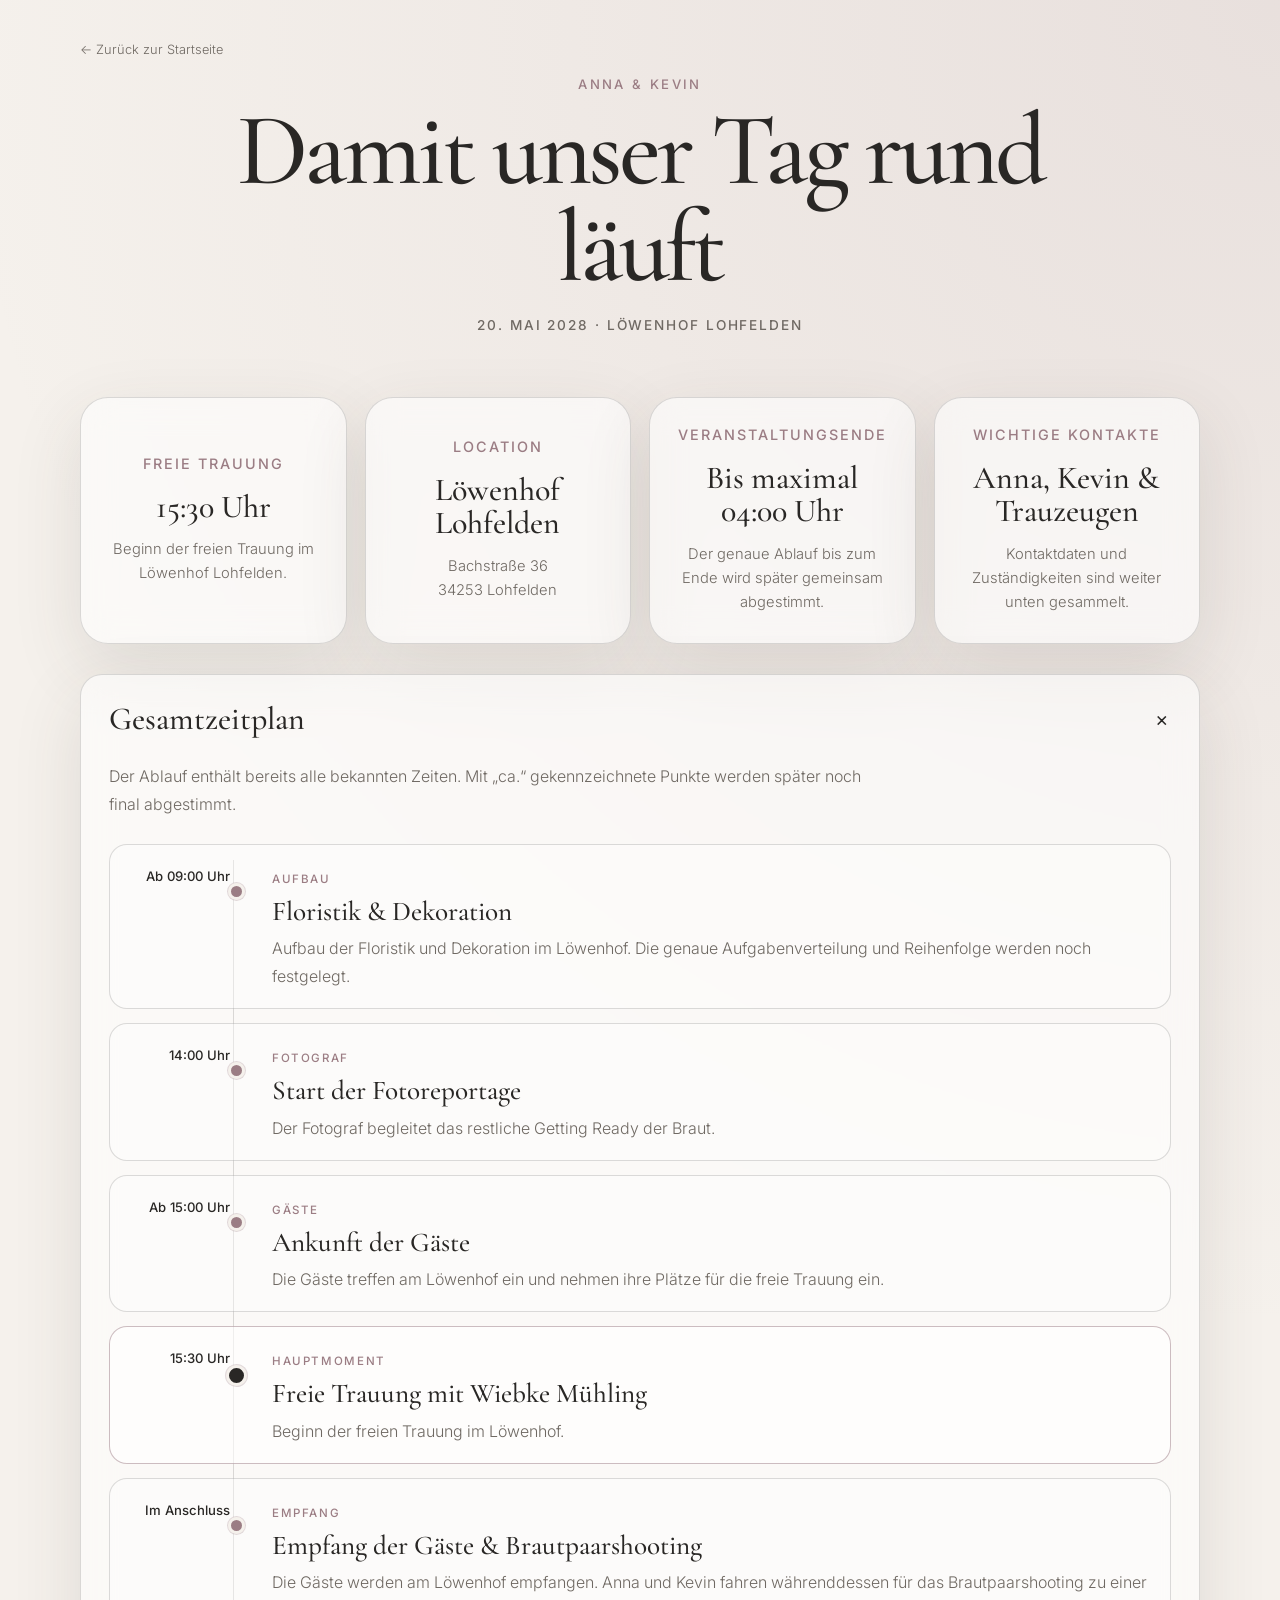
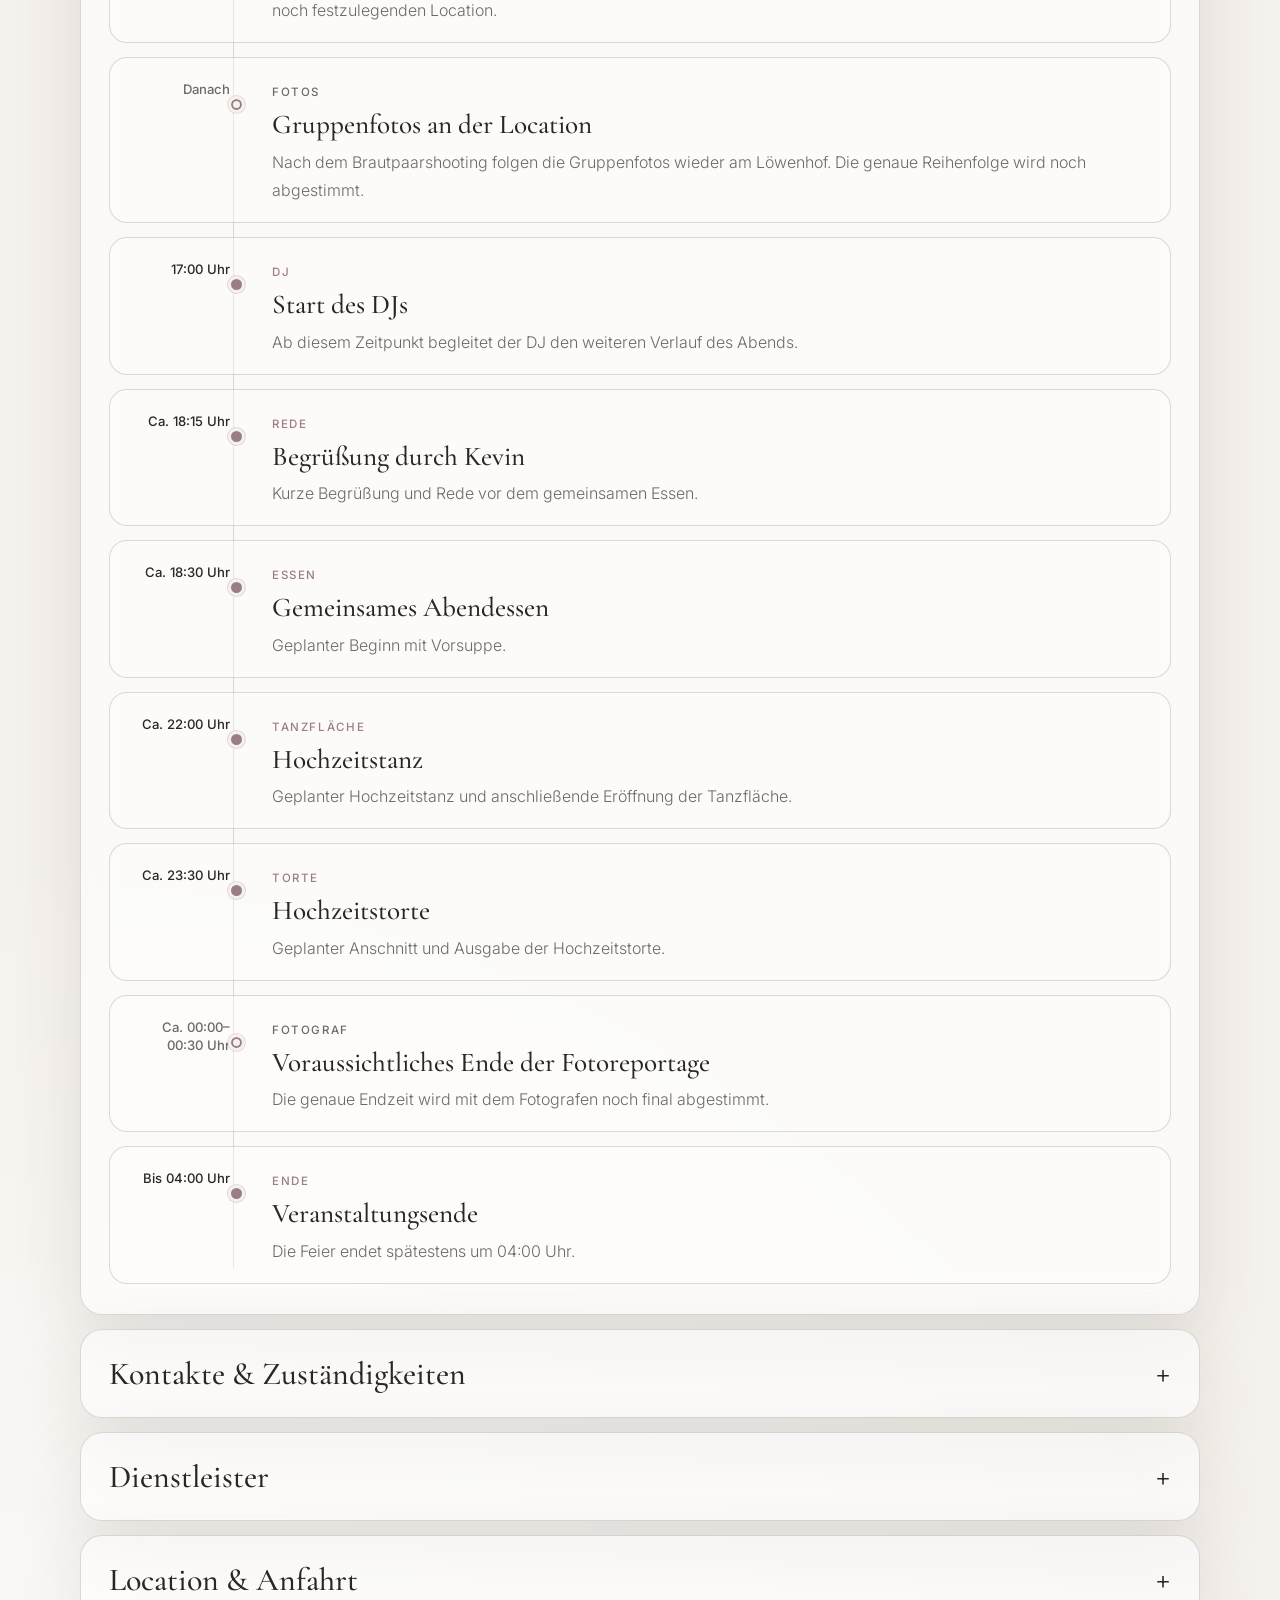
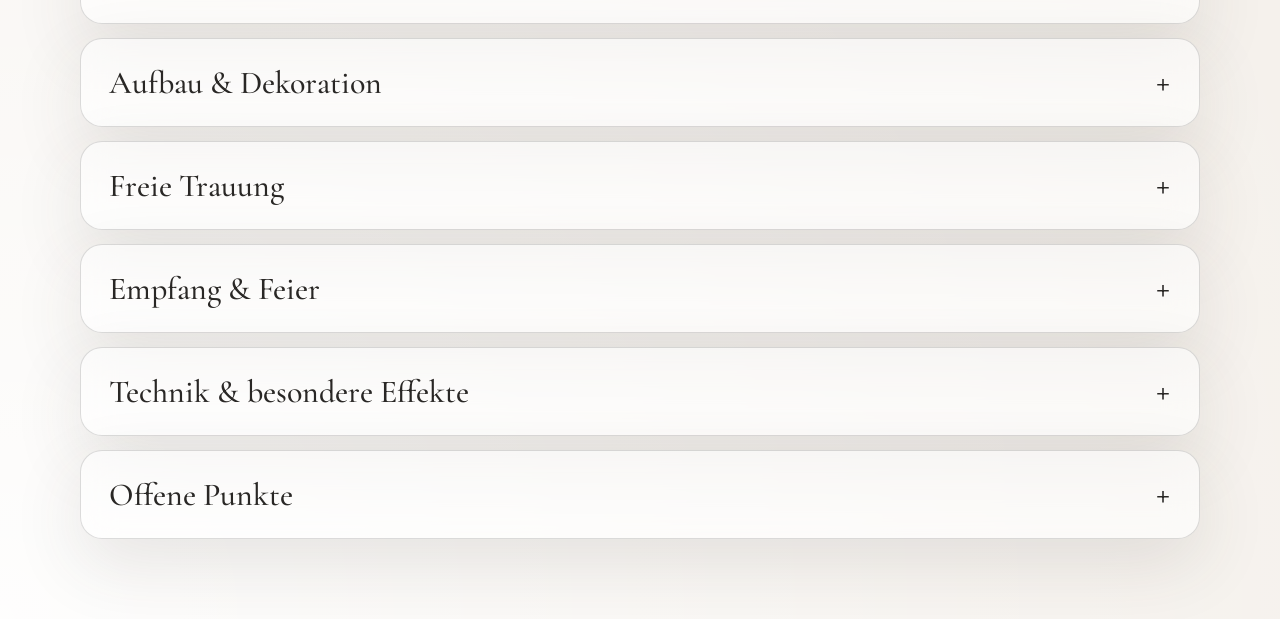
==== ablauf-7k4m2.html @ 46f82af0 "Vollständigen Namen der Traurednerin ergänzen" ====
<!DOCTYPE html>
<html lang="de">
<head>
  <meta charset="UTF-8">
  <meta name="viewport" content="width=device-width, initial-scale=1.0">
  <meta name="description" content="Organisationsbereich für das Hochzeitsteam von Anna und Kevin">
  <title>Hochzeitsteam | Anna & Kevin</title>
  <link rel="preconnect" href="https://fonts.googleapis.com">
  <link rel="preconnect" href="https://fonts.gstatic.com" crossorigin>
  <link href="https://fonts.googleapis.com/css2?family=Cormorant+Garamond:wght@400;500;600&family=Inter:wght@300;400;500&display=swap" rel="stylesheet">
  <link rel="stylesheet" href="assets/css/style.css?v=8">
  <link rel="stylesheet" href="assets/css/team.css?v=4">
</head>
<body>
  <main class="team-page">
    <header class="team-hero">
      <a class="team-back-link" href="index.html">← Zurück zur Startseite</a>
      <p class="team-kicker">Anna & Kevin</p>
      <h1 class="team-title">Damit unser Tag rund läuft</h1>
      <p class="team-subtitle">20. Mai 2028 · Löwenhof Lohfelden</p>
    </header>

    <section class="team-info-grid" aria-label="Wichtige Eckdaten">
      <article class="team-info-card"><span class="team-info-label">Freie Trauung</span><h2>15:30 Uhr</h2><p>Beginn der freien Trauung im Löwenhof Lohfelden.</p></article>
      <article class="team-info-card"><span class="team-info-label">Location</span><h2>Löwenhof Lohfelden</h2><p>Bachstraße 36<br>34253 Lohfelden</p></article>
      <article class="team-info-card"><span class="team-info-label">Veranstaltungsende</span><h2>Bis maximal 04:00 Uhr</h2><p>Der genaue Ablauf bis zum Ende wird später gemeinsam abgestimmt.</p></article>
      <article class="team-info-card"><span class="team-info-label">Wichtige Kontakte</span><h2>Anna, Kevin & Trauzeugen</h2><p>Kontaktdaten und Zuständigkeiten sind weiter unten gesammelt.</p></article>
    </section>

    <section class="accordion-list" aria-label="Organisation des Hochzeitstages">
      <details open>
        <summary><span>Gesamtzeitplan</span><span class="summary-icon">+</span></summary>
        <div class="accordion-content">
          <p class="timeline-intro">Der Ablauf enthält bereits alle bekannten Zeiten. Mit „ca.“ gekennzeichnete Punkte werden später noch final abgestimmt.</p>
          <div class="team-timeline">
            <article class="timeline-item"><div class="timeline-time">Ab 09:00 Uhr</div><div class="timeline-details"><span class="timeline-label">Aufbau</span><h3>Floristik & Dekoration</h3><p>Aufbau der Floristik und Dekoration im Löwenhof. Die genaue Aufgabenverteilung und Reihenfolge werden noch festgelegt.</p></div></article>
            <article class="timeline-item"><div class="timeline-time">14:00 Uhr</div><div class="timeline-details"><span class="timeline-label">Fotograf</span><h3>Start der Fotoreportage</h3><p>Der Fotograf begleitet das restliche Getting Ready der Braut.</p></div></article>
            <article class="timeline-item"><div class="timeline-time">Ab 15:00 Uhr</div><div class="timeline-details"><span class="timeline-label">Gäste</span><h3>Ankunft der Gäste</h3><p>Die Gäste treffen am Löwenhof ein und nehmen ihre Plätze für die freie Trauung ein.</p></div></article>
            <article class="timeline-item timeline-highlight"><div class="timeline-time">15:30 Uhr</div><div class="timeline-details"><span class="timeline-label">Hauptmoment</span><h3>Freie Trauung mit Wiebke Mühling</h3><p>Beginn der freien Trauung im Löwenhof.</p></div></article>
            <article class="timeline-item"><div class="timeline-time">Im Anschluss</div><div class="timeline-details"><span class="timeline-label">Empfang</span><h3>Empfang der Gäste & Brautpaarshooting</h3><p>Die Gäste werden am Löwenhof empfangen. Anna und Kevin fahren währenddessen für das Brautpaarshooting zu einer noch festzulegenden Location.</p></div></article>
            <article class="timeline-item timeline-pending"><div class="timeline-time">Danach</div><div class="timeline-details"><span class="timeline-label">Fotos</span><h3>Gruppenfotos an der Location</h3><p>Nach dem Brautpaarshooting folgen die Gruppenfotos wieder am Löwenhof. Die genaue Reihenfolge wird noch abgestimmt.</p></div></article>
            <article class="timeline-item"><div class="timeline-time">17:00 Uhr</div><div class="timeline-details"><span class="timeline-label">DJ</span><h3>Start des DJs</h3><p>Ab diesem Zeitpunkt begleitet der DJ den weiteren Verlauf des Abends.</p></div></article>
            <article class="timeline-item"><div class="timeline-time">Ca. 18:15 Uhr</div><div class="timeline-details"><span class="timeline-label">Rede</span><h3>Begrüßung durch Kevin</h3><p>Kurze Begrüßung und Rede vor dem gemeinsamen Essen.</p></div></article>
            <article class="timeline-item"><div class="timeline-time">Ca. 18:30 Uhr</div><div class="timeline-details"><span class="timeline-label">Essen</span><h3>Gemeinsames Abendessen</h3><p>Geplanter Beginn mit Vorsuppe.</p></div></article>
            <article class="timeline-item"><div class="timeline-time">Ca. 22:00 Uhr</div><div class="timeline-details"><span class="timeline-label">Tanzfläche</span><h3>Hochzeitstanz</h3><p>Geplanter Hochzeitstanz und anschließende Eröffnung der Tanzfläche.</p></div></article>
            <article class="timeline-item"><div class="timeline-time">Ca. 23:30 Uhr</div><div class="timeline-details"><span class="timeline-label">Torte</span><h3>Hochzeitstorte</h3><p>Geplanter Anschnitt und Ausgabe der Hochzeitstorte.</p></div></article>
            <article class="timeline-item timeline-pending"><div class="timeline-time">Ca. 00:00–00:30 Uhr</div><div class="timeline-details"><span class="timeline-label">Fotograf</span><h3>Voraussichtliches Ende der Fotoreportage</h3><p>Die genaue Endzeit wird mit dem Fotografen noch final abgestimmt.</p></div></article>
            <article class="timeline-item"><div class="timeline-time">Bis 04:00 Uhr</div><div class="timeline-details"><span class="timeline-label">Ende</span><h3>Veranstaltungsende</h3><p>Die Feier endet spätestens um 04:00 Uhr.</p></div></article>
          </div>
        </div>
      </details>

      <details>
        <summary><span>Kontakte & Zuständigkeiten</span><span class="summary-icon">+</span></summary>
        <div class="accordion-content">
          <div class="detail-grid">
            <article class="detail-card"><span class="detail-label">Brautpaar</span><h3>Kevin Wenzel</h3><p><a href="tel:+491734360073">0173 / 4360073</a></p><p>Deko und Aufbau, Übergabe von Geschenken und Karten, Notfallkontakt.</p></article>
            <article class="detail-card"><span class="detail-label">Brautpaar</span><h3>Anna</h3><p><a href="tel:+4916098047144">0160 / 98047144</a></p><p>Übergabe von Geschenken und Karten sowie Ansprechpartnerin für persönliche Rückfragen.</p></article>
            <article class="detail-card pending-card"><span class="detail-label">Trauzeuge</span><h3>André Wenzel</h3><p>Telefonnummer folgt nach Absprache.</p><p>Geschenkeplanung, Gästeempfang, Gruppenfotos und Notfallkontakt.</p></article>
            <article class="detail-card pending-card"><span class="detail-label">Trauzeugin</span><h3>Milena Hildebrandt</h3><p>Telefonnummer folgt nach Absprache.</p><p>Geschenkeplanung, Gästeempfang, Gruppenfotos und Notfallkontakt.</p></article>
          </div>
          <p class="section-note">Die genaue Aufteilung einzelner Aufgaben wird später gemeinsam mit den Trauzeugen festgelegt.</p>
        </div>
      </details>

      <details>
        <summary><span>Dienstleister</span><span class="summary-icon">+</span></summary>
        <div class="accordion-content">
          <div class="detail-grid">
            <article class="detail-card"><span class="detail-label">Traurednerin</span><h3>Wiebke Mühling</h3><p>Instagram: <a href="https://www.instagram.com/w.moments_trauungen/" target="_blank" rel="noopener">@w.moments_trauungen</a></p><p>Freie Trauung um 15:30 Uhr.</p></article>
            <article class="detail-card"><span class="detail-label">DJ</span><h3>Marco Leistner</h3><p>Start um 17:00 Uhr.</p><p>Verantwortlich für Musik, Ton, Licht und die vereinbarten Effekte.</p></article>
            <article class="detail-card"><span class="detail-label">Fotograf</span><h3>Tito</h3><p>Instagram: <a href="https://www.instagram.com/tito.graf/" target="_blank" rel="noopener">@tito.graf</a></p><p>Start um 14:00 Uhr, voraussichtliches Ende zwischen 00:00 und 00:30 Uhr.</p></article>
            <article class="detail-card"><span class="detail-label">Location</span><h3>Herr Ferrari</h3><p>Ansprechpartner im Löwenhof und morgens vor Ort.</p></article>
            <article class="detail-card pending-card"><span class="detail-label">Floristik</span><h3>Noch in Klärung</h3><p>Dienstleister und genaue Aufgabenverteilung werden später ergänzt.</p></article>
          </div>
        </div>
      </details>

      <details>
        <summary><span>Location & Anfahrt</span><span class="summary-icon">+</span></summary>
        <div class="accordion-content">
          <div class="location-team-grid">
            <div><span class="detail-label">Location</span><h3>Löwenhof Lohfelden</h3><p>Bachstraße 36<br>34253 Lohfelden</p><div class="button-row"><a class="text-button secondary" href="https://www.google.com/maps/dir/?api=1&destination=Bachstra%C3%9Fe+36%2C+34253+Lohfelden" target="_blank" rel="noopener">Route öffnen</a></div></div>
            <iframe class="map-frame" title="Karte zum Löwenhof Lohfelden" src="https://www.google.com/maps?q=Bachstra%C3%9Fe%2036%2C%2034253%20Lohfelden&output=embed" loading="lazy" referrerpolicy="no-referrer-when-downgrade"></iframe>
          </div>
          <div class="fact-list">
            <div><strong>Zugang:</strong><span>Voraussichtlich ab 09:00 Uhr. Herr Ferrari ist morgens vor Ort.</span></div>
            <div><strong>Be- und Entladen:</strong><span>Über denselben Parkplatz wie die Gäste. Es gibt keinen separaten Dienstleistereingang.</span></div>
            <div><strong>Fahrzeuge:</strong><span>DJ, Fotograf und Floristik parken auf dem regulären Gästeparkplatz.</span></div>
            <div><strong>Getting Ready:</strong><span>Im Hotel zur Post.</span></div>
            <div><strong>Lagerung:</strong><span>Keine eigene Lagerfläche; Deko, Geschenke und persönliche Sachen kommen in den Zwischenraum zum Hinterausgang.</span></div>
            <div><strong>Einschränkungen:</strong><span>Kein Konfetti und kein Feuerwerk. Lautstärkereduzierung ab 22:00 oder 24:00 Uhr ist noch zu klären.</span></div>
            <div><strong>Ende:</strong><span>Spätestens um 04:00 Uhr.</span></div>
          </div>
        </div>
      </details>

      <details>
        <summary><span>Aufbau & Dekoration</span><span class="summary-icon">+</span></summary>
        <div class="accordion-content"><div class="fact-list">
          <div><strong>Aufbaustart:</strong><span>Voraussichtlich ab 09:00 Uhr.</span></div>
          <div><strong>Aufbauteam:</strong><span>Noch zu klären; voraussichtlich Kevin, Trauzeuge und Eltern.</span></div>
          <div><strong>Eigenleistung:</strong><span>Dekoration und Floristik werden von euch selbst aufgebaut.</span></div>
          <div><strong>Location:</strong><span>Übernimmt Geschirr, Mobiliar und den übrigen Aufbau der Location.</span></div>
          <div><strong>Floristik:</strong><span>Aufgabenverteilung mit einem möglichen externen Dienstleister noch offen.</span></div>
          <div><strong>DJ:</strong><span>Übernimmt seine gesamte Technik und den dazugehörigen Aufbau.</span></div>
          <div><strong>Bereiche:</strong><span>Freie Trauung und Innenbereich der Location.</span></div>
          <div><strong>Fertigstellung:</strong><span>Der vollständige Aufbau soll spätestens um 13:30 Uhr abgeschlossen sein.</span></div>
          <div><strong>Endkontrolle:</strong><span>Kevin und die Trauzeugen.</span></div>
          <div><strong>Abbau:</strong><span>Am Folgetag durch das Ehepaar und die Trauzeugen.</span></div>
          <div><strong>Zwischenlagerung:</strong><span>Zwischenraum zum Hinterausgang.</span></div>
        </div></div>
      </details>

      <details>
        <summary><span>Freie Trauung</span><span class="summary-icon">+</span></summary>
        <div class="accordion-content"><div class="fact-list">
          <div><strong>Ort:</strong><span>Draußen direkt vor dem Eingang des Löwenhofs.</span></div>
          <div><strong>Schlechtwetter:</strong><span>Bei Regen findet die freie Trauung im Innenbereich statt.</span></div>
          <div><strong>Beginn:</strong><span>15:30 Uhr.</span></div>
          <div><strong>Dauer:</strong><span>Voraussichtlich 45 bis 60 Minuten; final mit Wiebke Mühling abzustimmen.</span></div>
          <div><strong>Einzug:</strong><span>Anna wird von ihrem Vater Frank zum Trauplatz begleitet.</span></div>
          <div><strong>Technik:</strong><span>Wiebke Mühling bringt Mikrofon und Lautsprecher mit.</span></div>
          <div><strong>Musik:</strong><span>Einzug, Trauung und Auszug werden noch mit Wiebke Mühling abgestimmt.</span></div>
          <div><strong>Ringe:</strong><span>Ringübergabe möglicherweise durch eines der Kinder von André.</span></div>
          <div><strong>Eheversprechen:</strong><span>Voraussichtlich bei den jeweiligen Trauzeugen.</span></div>
          <div><strong>Sitzordnung:</strong><span>Je Reihe fünf Plätze links und fünf Plätze rechts vom Gang. Vorne sitzen enge Familie und Trauzeugen, danach Freunde und weitere Gäste.</span></div>
          <div><strong>Rituale:</strong><span>Bisher nichts fest geplant; wird noch mit Anna besprochen.</span></div>
          <div><strong>Umräumen:</strong><span>Nach der Trauung durch den Löwenhof.</span></div>
        </div></div>
      </details>

      <details>
        <summary><span>Empfang & Feier</span><span class="summary-icon">+</span></summary>
        <div class="accordion-content"><div class="fact-list">
          <div><strong>Empfang:</strong><span>Direkt nach der Trauung mit Fingerfood und Getränken.</span></div>
          <div><strong>Getränke:</strong><span>Sekt, Lillet und alkoholfreie Getränke nach Wunsch; zunächst kein Bier, Wein oder Schnaps.</span></div>
          <div><strong>Koordination:</strong><span>Brautpaar und Trauzeugen begrüßen die Gäste, bevor Anna und Kevin zum Shooting fahren.</span></div>
          <div><strong>Brautpaarshooting:</strong><span>Voraussichtlich etwa eine Stunde an einer noch festzulegenden Location.</span></div>
          <div><strong>Gäste währenddessen:</strong><span>Die Gäste bleiben im Löwenhof, essen, trinken und kommen in Ruhe an.</span></div>
          <div><strong>Gruppenfotos:</strong><span>Entweder direkt nach der Trauung oder nach Rückkehr des Brautpaars; noch festzulegen.</span></div>
          <div><strong>Sitzordnung:</strong><span>Es gibt eine feste Sitzordnung.</span></div>
          <div><strong>Platznehmen:</strong><span>Voraussichtlich gegen 18:00 bis 18:15 Uhr.</span></div>
          <div><strong>Rede:</strong><span>Kevin begrüßt die Gäste vor dem Essen.</span></div>
          <div><strong>Abendessen:</strong><span>Geplanter Beginn gegen 18:30 Uhr mit Vorsuppe.</span></div>
          <div><strong>Party:</strong><span>Der eigentliche Partybeginn folgt nach dem Hochzeitstanz gegen 22:00 Uhr.</span></div>
          <div><strong>Ankündigungen:</strong><span>Rede, Hochzeitstanz und Torte werden voraussichtlich durch Marco oder Kevin angekündigt.</span></div>
          <div><strong>Hochzeitstorte:</strong><span>Geplant gegen 23:30 Uhr.</span></div>
        </div></div>
      </details>

      <details>
        <summary><span>Technik & besondere Effekte</span><span class="summary-icon">+</span></summary>
        <div class="accordion-content"><div class="fact-list">
          <div><strong>DJ-Technik:</strong><span>Komplettes DJ-Equipment sowie eine Outdoor-Box für den Außenbereich.</span></div>
          <div><strong>Lichttechnik:</strong><span>Bodenspots, Discokugel und weitere Partybeleuchtung.</span></div>
          <div><strong>DJ-Standort:</strong><span>Auf der festen Bühne im Löwenhof.</span></div>
          <div><strong>Trauungstechnik:</strong><span>Wiebke Mühling bringt Mikrofon und Lautsprecher mit.</span></div>
          <div><strong>Mikrofone:</strong><span>Wiebke Mühling stellt Mikrofone für die Eheversprechen, Marco für Reden und Feier.</span></div>
          <div><strong>Beamer:</strong><span>Ein Beamer ist vorhanden.</span></div>
          <div><strong>Hintergrundmusik:</strong><span>Leichte Musik während Empfang und Essen; Tischaufrufe eventuell mit jeweils passender Musik.</span></div>
          <div><strong>Rückkehr des Brautpaars:</strong><span>„Forever“ von Chris Brown.</span></div>
          <div><strong>Bodennebel:</strong><span>Fest für den Hochzeitstanz eingeplant.</span></div>
          <div><strong>Kaltfunken:</strong><span>Beim Hochzeitstanz und bei Bedarf bei weiteren passenden Momenten.</span></div>
          <div><strong>Ankündigungen:</strong><span>Musikalische Gestaltung von Hochzeitstanz und Torte noch offen.</span></div>
          <div><strong>Technische Probleme:</strong><span>Zunächst die Trauzeugen ansprechen; diese vermitteln bei Bedarf direkt an Marco.</span></div>
        </div></div>
      </details>

      <details>
        <summary><span>Offene Punkte</span><span class="summary-icon">+</span></summary>
        <div class="accordion-content"><div class="fact-list">
          <div><strong>Trauzeugen:</strong><span>Telefonnummern und genaue Aufgabenverteilung mit André und Milena abstimmen.</span></div>
          <div><strong>Aufbau:</strong><span>Finales Aufbauteam und genaue Reihenfolge festlegen.</span></div>
          <div><strong>Floristik:</strong><span>Dienstleister sowie Aufgabenverteilung klären.</span></div>
          <div><strong>Location:</strong><span>Zugang ab 09:00 Uhr und Lautstärkereduzierung ab 22:00 oder 24:00 Uhr bestätigen.</span></div>
          <div><strong>Freie Trauung:</strong><span>Dauer, Musik für Einzug und Auszug sowie mögliche Rituale mit Wiebke Mühling und Anna abstimmen.</span></div>
          <div><strong>Ringe:</strong><span>Ringträger verbindlich festlegen.</span></div>
          <div><strong>Eheversprechen:</strong><span>Aufbewahrung und Übergabe durch die Trauzeugen bestätigen.</span></div>
          <div><strong>Fotos:</strong><span>Ort des Brautpaarshootings und Zeitpunkt der Gruppenfotos festlegen.</span></div>
          <div><strong>Empfang:</strong><span>Genauen Ablauf während des Brautpaarshootings und Rückkehrzeit bestimmen.</span></div>
          <div><strong>Musik:</strong><span>Tischaufrufe sowie Ankündigungen von Hochzeitstanz und Torte abstimmen.</span></div>
          <div><strong>Fotograf:</strong><span>Endzeit der Reportage final festlegen.</span></div>
        </div></div>
      </details>
    </section>
  </main>
</body>
</html>
---- assets/css/style.css ----
:root {
  --background: #f5f1ec;
  --surface: rgba(255,255,255,.58);
  --surface-hover: rgba(255,255,255,.82);
  --text: #292725;
  --muted: #6f6963;
  --accent: #9b7d84;
  --line: rgba(41,39,37,.16);
  --shadow: 0 24px 70px rgba(67,55,49,.12);
  --radius: 28px;
}
* { box-sizing: border-box; }
html { scroll-behavior: smooth; }
body {
  margin: 0;
  min-width: 320px;
  color: var(--text);
  background:
    radial-gradient(circle at top right, rgba(174,146,152,.18), transparent 33%),
    radial-gradient(circle at bottom left, rgba(255,255,255,.9), transparent 35%),
    var(--background);
  font-family: "Inter", sans-serif;
  font-weight: 300;
}
button,input,select,textarea { font: inherit; }
a { color: inherit; }
.landing {
  min-height: 100svh;
  display: grid;
  place-items: center;
  padding: 48px 20px;
}
.hero { width: min(100%, 920px); text-align: center; }
.hero > .eyebrow {
  margin: 0 0 18px;
  color: var(--accent);
  font-size: clamp(1.15rem, 2vw, 1.35rem);
  font-weight: 500;
  letter-spacing: .14em;
  text-transform: uppercase;
}
.login-form .eyebrow {
  margin: 0 0 14px;
  color: var(--accent);
  font-size: .82rem;
  font-weight: 500;
  letter-spacing: .18em;
  text-transform: uppercase;
}
h1,h2,h3 {
  margin: 0;
  font-family: "Cormorant Garamond", serif;
  font-weight: 500;
}
h1 {
  display: flex;
  justify-content: center;
  align-items: baseline;
  gap: 14px;
  color: var(--text);
  font-size: clamp(3.4rem, 11vw, 7.5rem);
  line-height: .84;
  letter-spacing: -.04em;
}
h1 span,
h1 .ampersand { color: var(--text) !important; }
h1 .ampersand { font-size: .7em; font-style: italic; }
.date {
  margin: 24px 0 0;
  font-size: .8rem;
  font-weight: 500;
  letter-spacing: .28em;
}
.divider {
  width: 140px;
  height: 1px;
  margin: 28px auto;
  background: var(--accent);
}
.intro {
  max-width: 760px;
  margin: 0 auto;
  color: var(--muted);
  font-size: clamp(.95rem,2.5vw,1.05rem);
  line-height: 1.75;
  text-align: center;
}
.intro span { display: block; }
.countdown {
  display: flex;
  justify-content: center;
  align-items: baseline;
  gap: 10px;
  margin-top: 18px;
}
.countdown-number {
  font-family: "Cormorant Garamond", serif;
  font-size: 2.4rem;
  font-weight: 500;
  line-height: 1;
}
.countdown-label {
  color: var(--muted);
  font-size: .78rem;
  font-weight: 500;
  letter-spacing: .08em;
  text-transform: uppercase;
}
.portal-grid {
  display: grid;
  grid-template-columns: repeat(2,minmax(0,1fr));
  gap: 18px;
  margin-top: 38px;
}
.portal-card {
  display: flex;
  min-height: 245px;
  flex-direction: column;
  align-items: flex-start;
  padding: 28px;
  text-align: left;
  cursor: pointer;
  border: 1px solid var(--line);
  border-radius: var(--radius);
  background: var(--surface);
  box-shadow: var(--shadow);
  backdrop-filter: blur(16px);
  transition: transform .18s ease, background .18s ease, border-color .18s ease;
}
.portal-card:hover,.portal-card:focus-visible {
  transform: translateY(-5px);
  border-color: rgba(155,125,132,.5);
  background: var(--surface-hover);
  outline: none;
}
.portal-title { margin-top: 34px; font-family: "Cormorant Garamond",serif; font-size: 2.4rem; font-weight: 500; }
.portal-description { max-width: 320px; margin-top: 8px; color: var(--muted); font-size: .9rem; line-height: 1.6; }
.portal-link { margin-top: auto; padding-top: 26px; font-size: .78rem; font-weight: 500; }
.login-dialog {
  width: min(calc(100% - 32px),480px);
  padding: 0;
  border: 0;
  border-radius: 28px;
  background: rgba(250,248,245,.97);
  box-shadow: 0 30px 100px rgba(30,25,22,.3);
}
.login-dialog::backdrop { background: rgba(33,29,27,.44); backdrop-filter: blur(8px); }
.login-form { position: relative; padding: 38px 30px 30px; }
.close-button {
  position: absolute;
  top: 16px;
  right: 18px;
  width: 38px;
  height: 38px;
  border: 0;
  border-radius: 999px;
  background: transparent;
  cursor: pointer;
  font-size: 1.7rem;
}
h2 { font-size: 2.6rem; }
.dialog-text { margin: 12px 0 28px; color: var(--muted); font-size: .92rem; line-height: 1.6; }
label { display: block; margin-bottom: 8px; font-size: .78rem; font-weight: 500; }
input,select,textarea {
  width: 100%;
  padding: 0 16px;
  border: 1px solid var(--line);
  border-radius: 14px;
  color: var(--text);
  background: rgba(255,255,255,.76);
  outline: none;
}
input,select { height: 54px; }
textarea { padding-top: 14px; resize: vertical; }
input:focus,select:focus,textarea:focus { border-color: var(--accent); box-shadow: 0 0 0 3px rgba(155,125,132,.12); }
.form-message { min-height: 20px; margin: 8px 0; color: var(--accent); font-size: .8rem; }
.submit-button {
  width: 100%;
  height: 54px;
  border: 0;
  border-radius: 14px;
  color: white;
  background: var(--text);
  cursor: pointer;
  font-weight: 500;
}

/* Gästeseite */
.guest-page { width: min(100% - 32px, 1120px); margin: 0 auto; padding: 34px 0 80px; }
.guest-hero { position: relative; padding: 42px 0 36px; text-align: center; }
.back-link { position: absolute; left: 0; top: 8px; color: var(--muted); font-size: .8rem; text-decoration: none; }
.back-link:hover { color: var(--text); }
.guest-kicker { margin: 0 0 10px; color: var(--accent); font-size: .82rem; font-weight: 500; letter-spacing: .18em; text-transform: uppercase; }
.guest-title { display: block; font-size: clamp(3.4rem, 8vw, 6.8rem); line-height: .95; }
.guest-subtitle { margin: 20px 0 0; color: var(--muted); font-size: .85rem; font-weight: 500; letter-spacing: .14em; text-transform: uppercase; }
.info-grid { display: grid; grid-template-columns: repeat(3,minmax(0,1fr)); gap: 18px; margin-top: 28px; }
.info-card,.unplugged-banner,.accordion-list > details { border: 1px solid var(--line); background: var(--surface); box-shadow: var(--shadow); backdrop-filter: blur(16px); }
.info-card { min-height: 250px; padding: 28px; border-radius: var(--radius); }
.info-label { color: var(--accent); font-size: .72rem; font-weight: 500; letter-spacing: .14em; text-transform: uppercase; }
.info-card h2 { margin-top: 18px; font-size: 2rem; line-height: 1.05; }
.info-card p { margin: 14px 0 0; color: var(--muted); font-size: .92rem; line-height: 1.65; }
.info-card strong,.accordion-content strong { color: var(--text); }
.info-note { padding-top: 14px; border-top: 1px solid var(--line); }
.unplugged-banner { display: grid; grid-template-columns: .75fr 1.75fr; gap: 30px; align-items: center; margin-top: 18px; padding: 28px 32px; border-radius: var(--radius); }
.unplugged-banner h2 { margin-top: 8px; font-size: 2.5rem; }
.unplugged-banner p { margin: 0; color: var(--muted); line-height: 1.7; }
.accordion-list { display: grid; gap: 14px; margin-top: 30px; }
.accordion-list > details { border-radius: 22px; overflow: hidden; }
.accordion-list > details > summary { display: flex; justify-content: space-between; align-items: center; padding: 24px 28px; cursor: pointer; list-style: none; font-family: "Cormorant Garamond",serif; font-size: 2rem; font-weight: 500; }
.accordion-list > details > summary::-webkit-details-marker,.faq-list details > summary::-webkit-details-marker { display: none; }
.summary-icon { font-family: "Inter",sans-serif; font-size: 1.6rem; font-weight: 300; transition: transform .2s ease; }
.accordion-list > details[open] > summary .summary-icon { transform: rotate(45deg); }
.accordion-content { padding: 0 28px 30px; color: var(--muted); line-height: 1.75; }
.accordion-content h3 { color: var(--text); font-size: 2rem; }
.location-block { display: grid; grid-template-columns: .9fr 1.4fr; gap: 26px; align-items: stretch; }
.location-block + .location-block { margin-top: 34px; padding-top: 34px; border-top: 1px solid var(--line); }
.map-frame { width: 100%; min-height: 330px; border: 0; border-radius: 18px; }
.button-row { display: flex; flex-wrap: wrap; gap: 10px; margin-top: 18px; }
.text-button { display: inline-flex; min-height: 44px; align-items: center; justify-content: center; padding: 0 18px; border-radius: 12px; background: var(--text); color: #fff; text-decoration: none; font-size: .82rem; font-weight: 500; }
.text-button.secondary { border: 1px solid var(--line); background: transparent; color: var(--text); }
.guest-form { margin-top: 24px; padding: 24px; border: 1px solid var(--line); border-radius: 18px; background: rgba(255,255,255,.34); }
.form-grid { display: grid; grid-template-columns: repeat(2,minmax(0,1fr)); gap: 18px; }
.form-grid label { margin: 0; color: var(--text); }
.full-width { grid-column: 1/-1; }
.form-submit { width: auto; min-width: 220px; margin-top: 20px; padding: 0 24px; }
.form-status { margin: 12px 0 0; font-size: .78rem; }
.contact-grid { display: grid; grid-template-columns: repeat(2,minmax(0,1fr)); gap: 16px; margin-bottom: 22px; }
.contact-card { padding: 22px; border: 1px solid var(--line); border-radius: 16px; background: rgba(255,255,255,.36); }
.contact-card h3 { margin-top: 8px; }
.faq-list { display: grid; gap: 10px; }
.faq-list details { border: 1px solid var(--line); border-radius: 14px; background: rgba(255,255,255,.3); overflow: hidden; }
.faq-list details > summary { padding: 16px 18px; cursor: pointer; list-style: none; color: var(--text); font-weight: 500; }
.faq-list details > div { padding: 0 18px 18px; }
.faq-list p { margin: 10px 0 0; }

@media (max-width:900px) {
  .info-grid { grid-template-columns: 1fr; }
  .info-card { min-height: 0; }
  .unplugged-banner,.location-block { grid-template-columns: 1fr; }
}
@media (max-width:680px) {
  .landing { align-items: start; padding-top: 76px; }
  h1 { flex-wrap: wrap; gap: 7px; }
  .countdown { flex-direction: column; align-items: center; gap: 4px; }
  .portal-grid { grid-template-columns: 1fr; margin-top: 36px; }
  .portal-card { min-height: 205px; }
  .guest-page { width: min(100% - 22px,1120px); padding-top: 20px; }
  .guest-hero { padding-top: 50px; }
  .back-link { top: 0; }
  .guest-subtitle { line-height: 1.6; }
  .unplugged-banner { padding: 24px; }
  .accordion-list > details > summary { padding: 20px; font-size: 1.65rem; }
  .accordion-content { padding: 0 20px 24px; }
  .form-grid,.contact-grid { grid-template-columns: 1fr; }
  .full-width { grid-column: auto; }
  .form-submit { width: 100%; }
  .map-frame { min-height: 260px; }
}
---- assets/css/team.css ----
.team-page {
  width: min(100% - 32px, 1120px);
  margin: 0 auto;
  padding: 34px 0 80px;
}

.team-hero {
  position: relative;
  padding: 42px 0 36px;
  text-align: center;
}

.team-back-link {
  position: absolute;
  top: 8px;
  left: 0;
  color: var(--muted);
  font-size: .8rem;
  text-decoration: none;
}

.team-back-link:hover { color: var(--text); }

.team-kicker {
  margin: 0 0 10px;
  color: var(--accent);
  font-size: .82rem;
  font-weight: 500;
  letter-spacing: .18em;
  text-transform: uppercase;
}

.team-title {
  display: block;
  max-width: 920px;
  margin: 0 auto;
  font-size: clamp(3.4rem, 8vw, 6.8rem);
  line-height: .95;
}

.team-subtitle {
  margin: 20px 0 0;
  color: var(--muted);
  font-size: .85rem;
  font-weight: 500;
  letter-spacing: .14em;
  text-transform: uppercase;
}

.team-info-grid {
  display: grid;
  grid-template-columns: repeat(4, minmax(0, 1fr));
  gap: 18px;
  margin-top: 28px;
}

.team-info-card {
  display: flex;
  min-height: 245px;
  flex-direction: column;
  align-items: center;
  justify-content: center;
  padding: 28px;
  border: 1px solid var(--line);
  border-radius: var(--radius);
  background: var(--surface);
  box-shadow: var(--shadow);
  text-align: center;
  backdrop-filter: blur(16px);
}

.team-info-label,
.detail-label {
  color: var(--accent);
  font-size: .9rem;
  font-weight: 500;
  letter-spacing: .14em;
  text-transform: uppercase;
}

.team-info-card h2 {
  margin-top: 18px;
  font-size: 2rem;
  line-height: 1.05;
}

.team-info-card p {
  margin: 14px 0 0;
  color: var(--muted);
  font-size: .92rem;
  line-height: 1.65;
}

.timeline-intro { max-width: 760px; margin: 0 0 26px; }
.team-timeline { position: relative; display: grid; gap: 14px; }
.team-timeline::before { position: absolute; top: 16px; bottom: 16px; left: 124px; width: 1px; background: var(--line); content: ""; }
.timeline-item { position: relative; display: grid; grid-template-columns: 100px 1fr; gap: 42px; align-items: start; padding: 18px 20px; border: 1px solid var(--line); border-radius: 18px; background: rgba(255,255,255,.34); }
.timeline-item::before { position: absolute; top: 38px; left: 118px; width: 11px; height: 11px; border: 3px solid var(--background); border-radius: 50%; background: var(--accent); box-shadow: 0 0 0 1px rgba(155,125,132,.28); content: ""; }
.timeline-time { padding-top: 4px; color: var(--text); font-size: .82rem; font-weight: 500; line-height: 1.4; text-align: right; }
.timeline-label { color: var(--accent); font-size: .72rem; font-weight: 500; letter-spacing: .14em; text-transform: uppercase; }
.timeline-details h3 { margin-top: 7px; font-size: 1.7rem; line-height: 1.05; }
.timeline-details p { margin: 8px 0 0; }
.timeline-highlight { border-color: rgba(155,125,132,.5); background: rgba(255,255,255,.58); }
.timeline-highlight::before { width: 15px; height: 15px; left: 116px; background: var(--text); }
.timeline-pending .timeline-time,
.timeline-pending .timeline-label { color: var(--muted); }
.timeline-pending::before { background: var(--background); box-shadow: inset 0 0 0 2px var(--accent), 0 0 0 1px rgba(155,125,132,.24); }

.detail-grid {
  display: grid;
  grid-template-columns: repeat(2, minmax(0, 1fr));
  gap: 16px;
}

.detail-card {
  padding: 22px;
  border: 1px solid var(--line);
  border-radius: 18px;
  background: rgba(255,255,255,.34);
}

.detail-card h3 {
  margin-top: 10px;
  font-size: 2rem;
}

.detail-card p {
  margin: 10px 0 0;
}

.pending-card {
  background: rgba(255,255,255,.18);
}

.section-note {
  margin: 20px 0 0;
  padding: 16px 18px;
  border-left: 3px solid var(--accent);
  border-radius: 0 12px 12px 0;
  background: rgba(255,255,255,.28);
}

.location-team-grid {
  display: grid;
  grid-template-columns: .9fr 1.4fr;
  gap: 26px;
  align-items: stretch;
}

.location-team-grid h3 {
  margin-top: 10px;
  font-size: 2.2rem;
}

.fact-list {
  display: grid;
  gap: 12px;
  margin-top: 28px;
}

.fact-list > div {
  display: grid;
  grid-template-columns: 180px 1fr;
  gap: 18px;
  padding: 16px 18px;
  border: 1px solid var(--line);
  border-radius: 14px;
  background: rgba(255,255,255,.28);
}

.fact-list strong {
  color: var(--text);
}

@media (max-width: 980px) {
  .team-info-grid,
  .detail-grid {
    grid-template-columns: repeat(2, minmax(0, 1fr));
  }
}

@media (max-width: 780px) {
  .location-team-grid,
  .fact-list > div {
    grid-template-columns: 1fr;
  }
}

@media (max-width: 680px) {
  .team-page { width: min(100% - 22px, 1120px); padding-top: 20px; }
  .team-hero { padding-top: 50px; }
  .team-back-link { top: 0; }
  .team-subtitle { line-height: 1.6; }
  .team-info-grid,
  .detail-grid { grid-template-columns: 1fr; }
  .team-info-card { min-height: 210px; }
  .team-timeline::before { left: 13px; }
  .timeline-item { grid-template-columns: 1fr; gap: 8px; padding: 18px 18px 18px 38px; }
  .timeline-item::before,
  .timeline-highlight::before { top: 30px; left: 7px; }
  .timeline-time { padding-top: 0; text-align: left; }
}
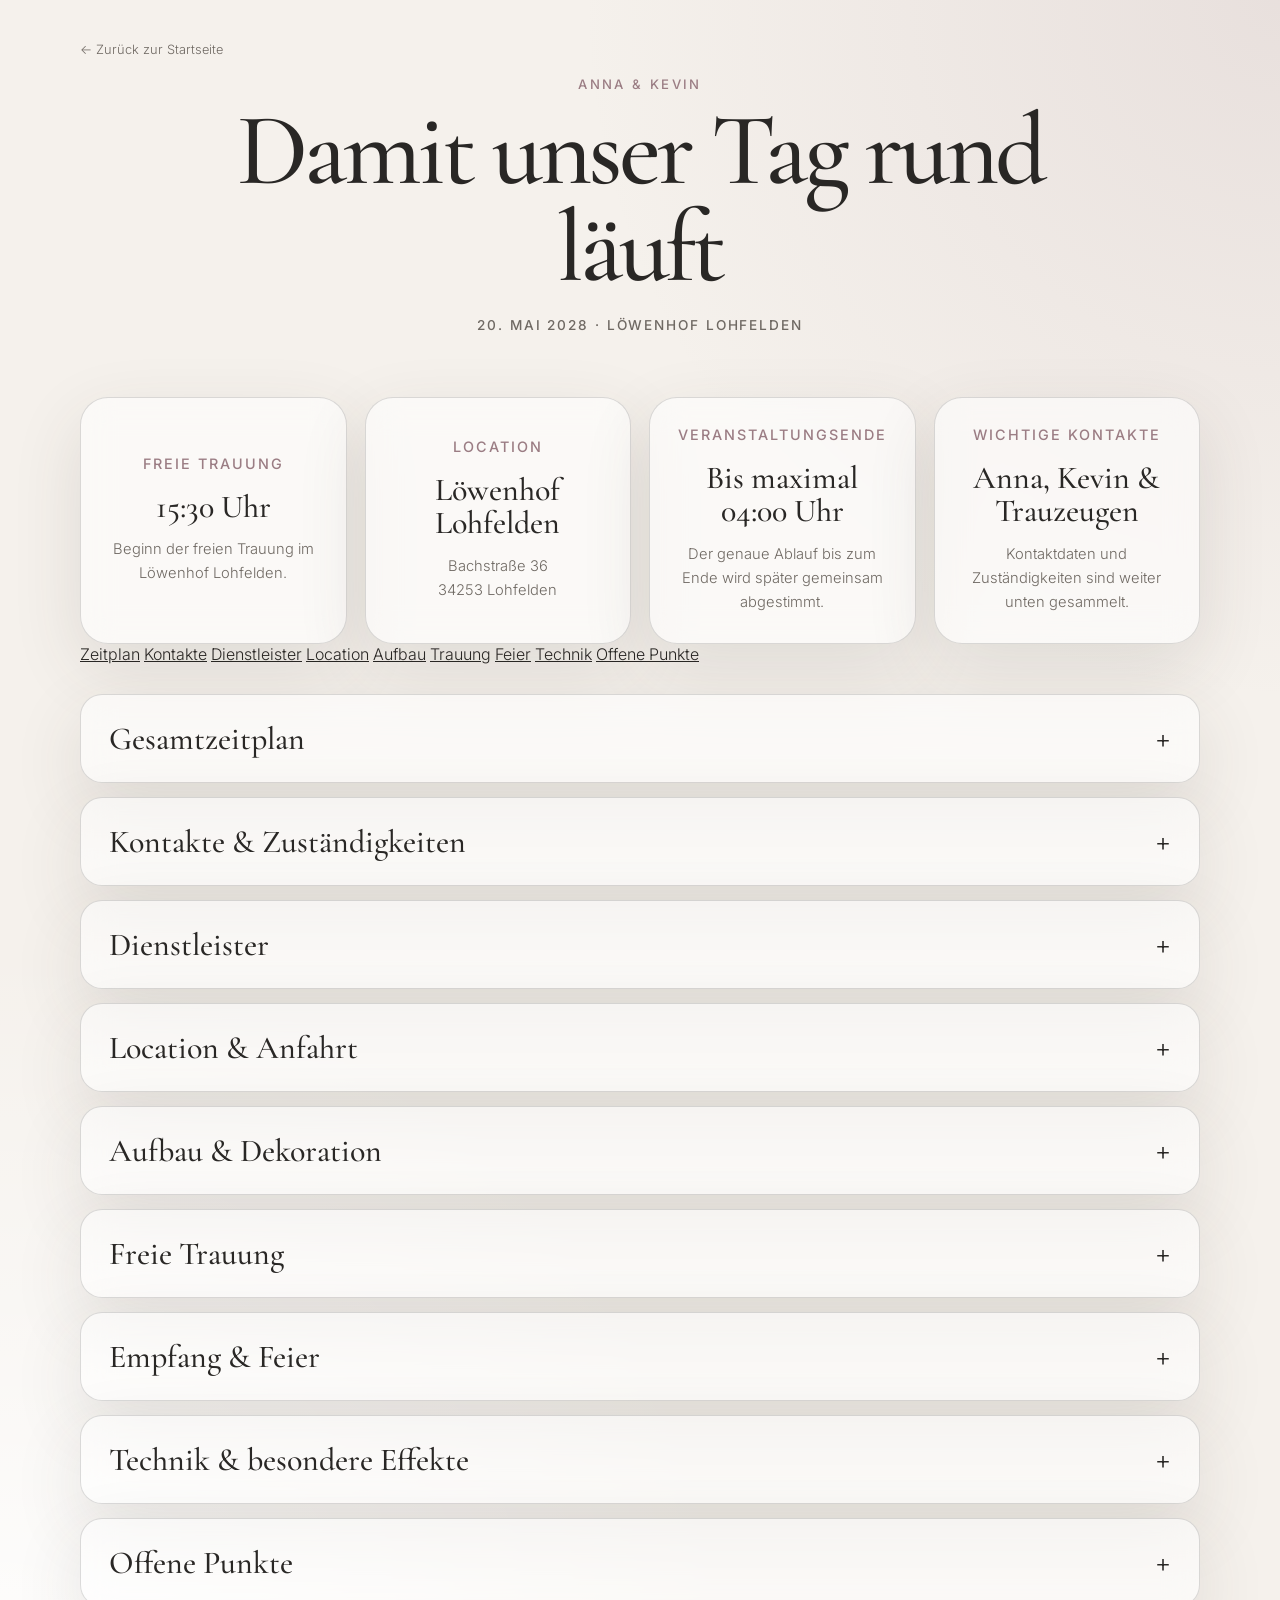
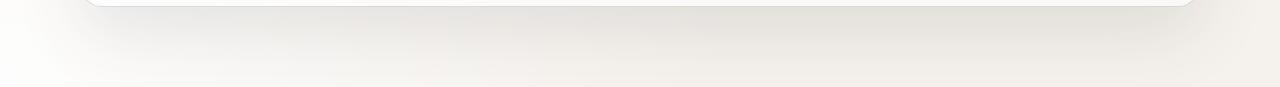
==== commit 2fbe2268: "Teamseite mit Schnellnavigation und Kontaktbuttons verbessern" ====
--- a/ablauf-7k4m2.html
+++ b/ablauf-7k4m2.html
@@ -9,7 +9,7 @@
   <link rel="preconnect" href="https://fonts.gstatic.com" crossorigin>
   <link href="https://fonts.googleapis.com/css2?family=Cormorant+Garamond:wght@400;500;600&family=Inter:wght@300;400;500&display=swap" rel="stylesheet">
   <link rel="stylesheet" href="assets/css/style.css?v=8">
-  <link rel="stylesheet" href="assets/css/team.css?v=4">
+  <link rel="stylesheet" href="assets/css/team.css?v=5">
 </head>
 <body>
   <main class="team-page">
@@ -27,8 +27,20 @@
       <article class="team-info-card"><span class="team-info-label">Wichtige Kontakte</span><h2>Anna, Kevin & Trauzeugen</h2><p>Kontaktdaten und Zuständigkeiten sind weiter unten gesammelt.</p></article>
     </section>
 
+    <nav class="team-quick-nav" aria-label="Schnellnavigation">
+      <a href="#zeitplan">Zeitplan</a>
+      <a href="#kontakte">Kontakte</a>
+      <a href="#dienstleister">Dienstleister</a>
+      <a href="#location">Location</a>
+      <a href="#aufbau">Aufbau</a>
+      <a href="#trauung">Trauung</a>
+      <a href="#feier">Feier</a>
+      <a href="#technik">Technik</a>
+      <a href="#offene-punkte">Offene Punkte</a>
+    </nav>
+
     <section class="accordion-list" aria-label="Organisation des Hochzeitstages">
-      <details open>
+      <details id="zeitplan">
         <summary><span>Gesamtzeitplan</span><span class="summary-icon">+</span></summary>
         <div class="accordion-content">
           <p class="timeline-intro">Der Ablauf enthält bereits alle bekannten Zeiten. Mit „ca.“ gekennzeichnete Punkte werden später noch final abgestimmt.</p>
@@ -50,12 +62,12 @@
         </div>
       </details>
 
-      <details>
+      <details id="kontakte">
         <summary><span>Kontakte & Zuständigkeiten</span><span class="summary-icon">+</span></summary>
         <div class="accordion-content">
           <div class="detail-grid">
-            <article class="detail-card"><span class="detail-label">Brautpaar</span><h3>Kevin Wenzel</h3><p><a href="tel:+491734360073">0173 / 4360073</a></p><p>Deko und Aufbau, Übergabe von Geschenken und Karten, Notfallkontakt.</p></article>
-            <article class="detail-card"><span class="detail-label">Brautpaar</span><h3>Anna</h3><p><a href="tel:+4916098047144">0160 / 98047144</a></p><p>Übergabe von Geschenken und Karten sowie Ansprechpartnerin für persönliche Rückfragen.</p></article>
+            <article class="detail-card"><span class="detail-label">Brautpaar</span><h3>Kevin Wenzel</h3><p>Deko und Aufbau, Übergabe von Geschenken und Karten, Notfallkontakt.</p><div class="contact-actions"><a class="team-link-button" href="tel:+491734360073">Anrufen</a></div></article>
+            <article class="detail-card"><span class="detail-label">Brautpaar</span><h3>Anna</h3><p>Übergabe von Geschenken und Karten sowie Ansprechpartnerin für persönliche Rückfragen.</p><div class="contact-actions"><a class="team-link-button" href="tel:+4916098047144">Anrufen</a></div></article>
             <article class="detail-card pending-card"><span class="detail-label">Trauzeuge</span><h3>André Wenzel</h3><p>Telefonnummer folgt nach Absprache.</p><p>Geschenkeplanung, Gästeempfang, Gruppenfotos und Notfallkontakt.</p></article>
             <article class="detail-card pending-card"><span class="detail-label">Trauzeugin</span><h3>Milena Hildebrandt</h3><p>Telefonnummer folgt nach Absprache.</p><p>Geschenkeplanung, Gästeempfang, Gruppenfotos und Notfallkontakt.</p></article>
           </div>
@@ -63,24 +75,24 @@
         </div>
       </details>
 
-      <details>
+      <details id="dienstleister">
         <summary><span>Dienstleister</span><span class="summary-icon">+</span></summary>
         <div class="accordion-content">
           <div class="detail-grid">
-            <article class="detail-card"><span class="detail-label">Traurednerin</span><h3>Wiebke Mühling</h3><p>Instagram: <a href="https://www.instagram.com/w.moments_trauungen/" target="_blank" rel="noopener">@w.moments_trauungen</a></p><p>Freie Trauung um 15:30 Uhr.</p></article>
+            <article class="detail-card"><span class="detail-label">Traurednerin</span><h3>Wiebke Mühling</h3><p>Freie Trauung um 15:30 Uhr.</p><div class="contact-actions"><a class="team-link-button" href="https://www.instagram.com/w.moments_trauungen/" target="_blank" rel="noopener">Instagram öffnen</a></div></article>
             <article class="detail-card"><span class="detail-label">DJ</span><h3>Marco Leistner</h3><p>Start um 17:00 Uhr.</p><p>Verantwortlich für Musik, Ton, Licht und die vereinbarten Effekte.</p></article>
-            <article class="detail-card"><span class="detail-label">Fotograf</span><h3>Tito</h3><p>Instagram: <a href="https://www.instagram.com/tito.graf/" target="_blank" rel="noopener">@tito.graf</a></p><p>Start um 14:00 Uhr, voraussichtliches Ende zwischen 00:00 und 00:30 Uhr.</p></article>
+            <article class="detail-card"><span class="detail-label">Fotograf</span><h3>Tito</h3><p>Start um 14:00 Uhr, voraussichtliches Ende zwischen 00:00 und 00:30 Uhr.</p><div class="contact-actions"><a class="team-link-button" href="https://www.instagram.com/tito.graf/" target="_blank" rel="noopener">Instagram öffnen</a></div></article>
             <article class="detail-card"><span class="detail-label">Location</span><h3>Herr Ferrari</h3><p>Ansprechpartner im Löwenhof und morgens vor Ort.</p></article>
             <article class="detail-card pending-card"><span class="detail-label">Floristik</span><h3>Noch in Klärung</h3><p>Dienstleister und genaue Aufgabenverteilung werden später ergänzt.</p></article>
           </div>
         </div>
       </details>
 
-      <details>
+      <details id="location">
         <summary><span>Location & Anfahrt</span><span class="summary-icon">+</span></summary>
         <div class="accordion-content">
           <div class="location-team-grid">
-            <div><span class="detail-label">Location</span><h3>Löwenhof Lohfelden</h3><p>Bachstraße 36<br>34253 Lohfelden</p><div class="button-row"><a class="text-button secondary" href="https://www.google.com/maps/dir/?api=1&destination=Bachstra%C3%9Fe+36%2C+34253+Lohfelden" target="_blank" rel="noopener">Route öffnen</a></div></div>
+            <div><span class="detail-label">Location</span><h3>Löwenhof Lohfelden</h3><p>Bachstraße 36<br>34253 Lohfelden</p><div class="contact-actions"><a class="team-link-button" href="https://www.google.com/maps/dir/?api=1&destination=Bachstra%C3%9Fe+36%2C+34253+Lohfelden" target="_blank" rel="noopener">Route öffnen</a></div></div>
             <iframe class="map-frame" title="Karte zum Löwenhof Lohfelden" src="https://www.google.com/maps?q=Bachstra%C3%9Fe%2036%2C%2034253%20Lohfelden&output=embed" loading="lazy" referrerpolicy="no-referrer-when-downgrade"></iframe>
           </div>
           <div class="fact-list">
@@ -95,7 +107,7 @@
         </div>
       </details>
 
-      <details>
+      <details id="aufbau">
         <summary><span>Aufbau & Dekoration</span><span class="summary-icon">+</span></summary>
         <div class="accordion-content"><div class="fact-list">
           <div><strong>Aufbaustart:</strong><span>Voraussichtlich ab 09:00 Uhr.</span></div>
@@ -112,7 +124,7 @@
         </div></div>
       </details>
 
-      <details>
+      <details id="trauung">
         <summary><span>Freie Trauung</span><span class="summary-icon">+</span></summary>
         <div class="accordion-content"><div class="fact-list">
           <div><strong>Ort:</strong><span>Draußen direkt vor dem Eingang des Löwenhofs.</span></div>
@@ -130,7 +142,7 @@
         </div></div>
       </details>
 
-      <details>
+      <details id="feier">
         <summary><span>Empfang & Feier</span><span class="summary-icon">+</span></summary>
         <div class="accordion-content"><div class="fact-list">
           <div><strong>Empfang:</strong><span>Direkt nach der Trauung mit Fingerfood und Getränken.</span></div>
@@ -149,7 +161,7 @@
         </div></div>
       </details>
 
-      <details>
+      <details id="technik">
         <summary><span>Technik & besondere Effekte</span><span class="summary-icon">+</span></summary>
         <div class="accordion-content"><div class="fact-list">
           <div><strong>DJ-Technik:</strong><span>Komplettes DJ-Equipment sowie eine Outdoor-Box für den Außenbereich.</span></div>
@@ -167,7 +179,7 @@
         </div></div>
       </details>
 
-      <details>
+      <details id="offene-punkte">
         <summary><span>Offene Punkte</span><span class="summary-icon">+</span></summary>
         <div class="accordion-content"><div class="fact-list">
           <div><strong>Trauzeugen:</strong><span>Telefonnummern und genaue Aufgabenverteilung mit André und Milena abstimmen.</span></div>
@@ -185,5 +197,13 @@
       </details>
     </section>
   </main>
+  <script>
+    document.querySelectorAll('.team-quick-nav a').forEach((link) => {
+      link.addEventListener('click', () => {
+        const target = document.querySelector(link.getAttribute('href'));
+        if (target) target.open = true;
+      });
+    });
+  </script>
 </body>
 </html>
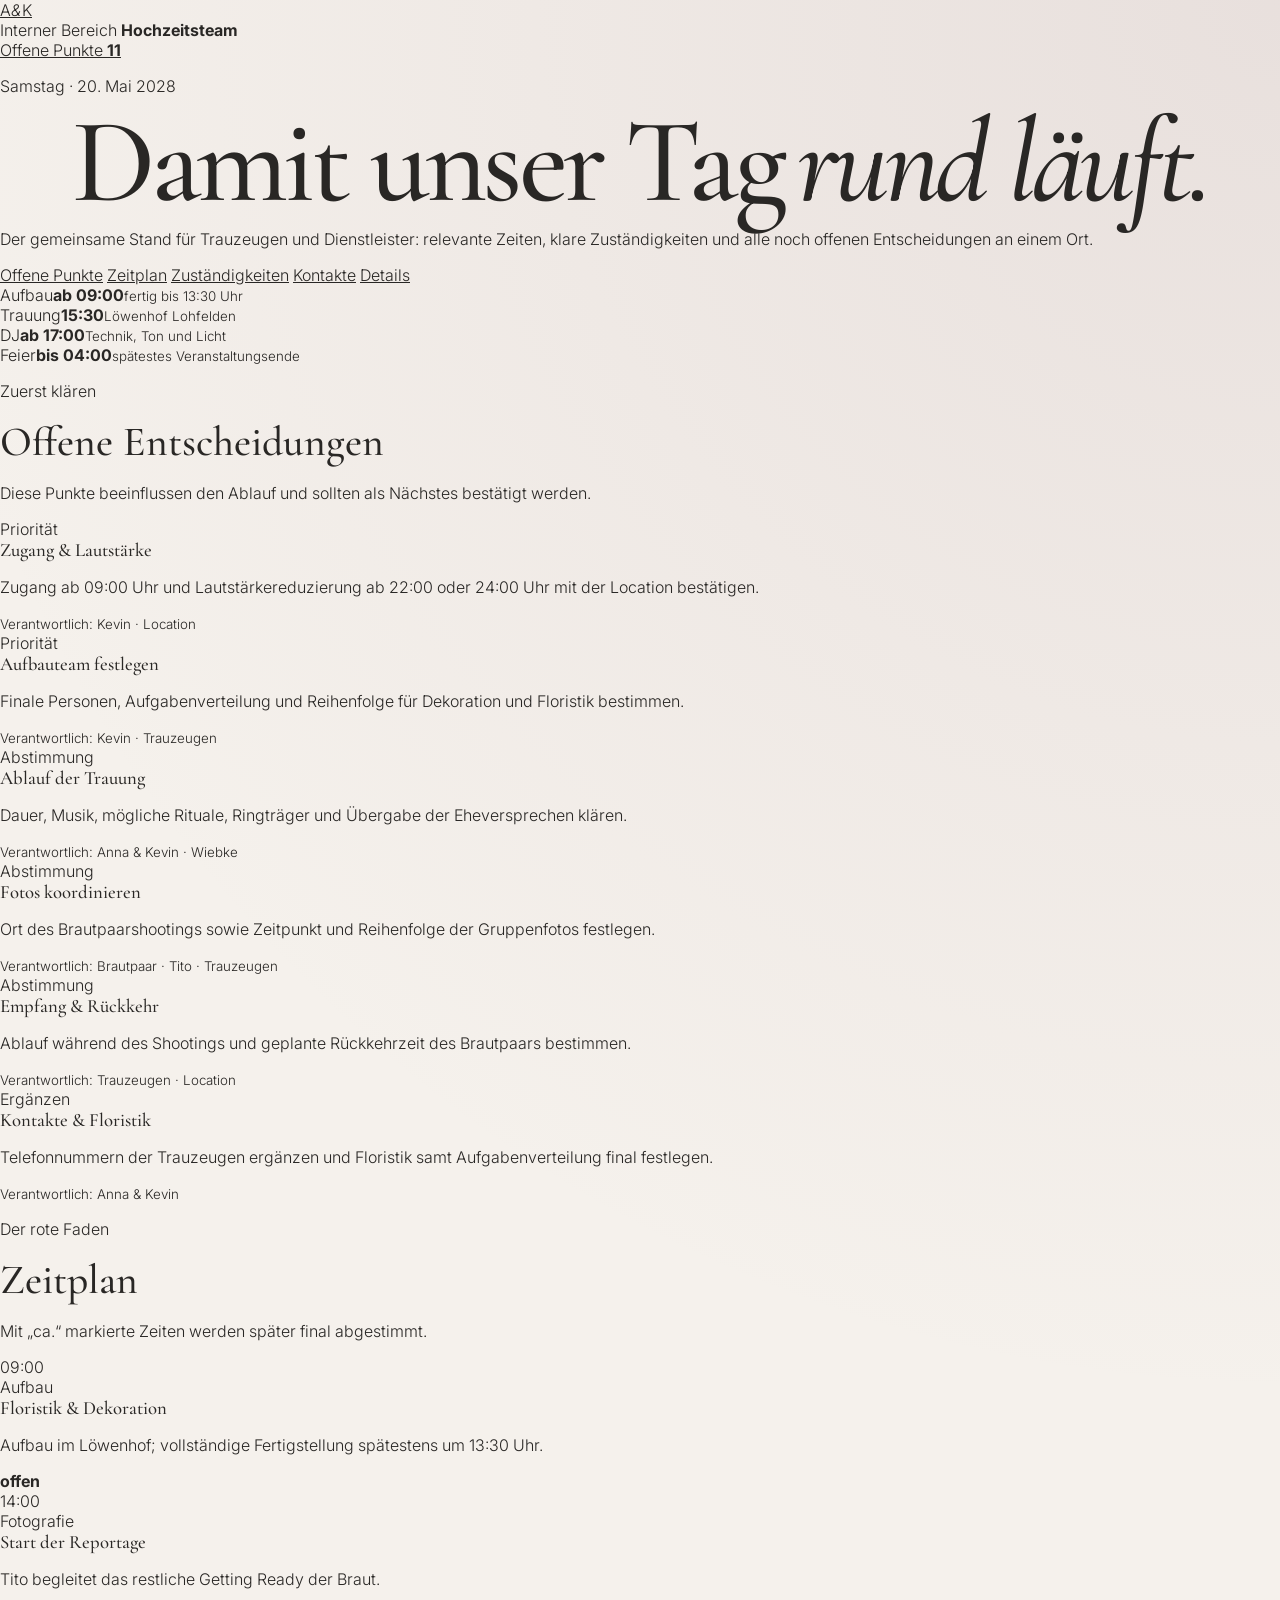
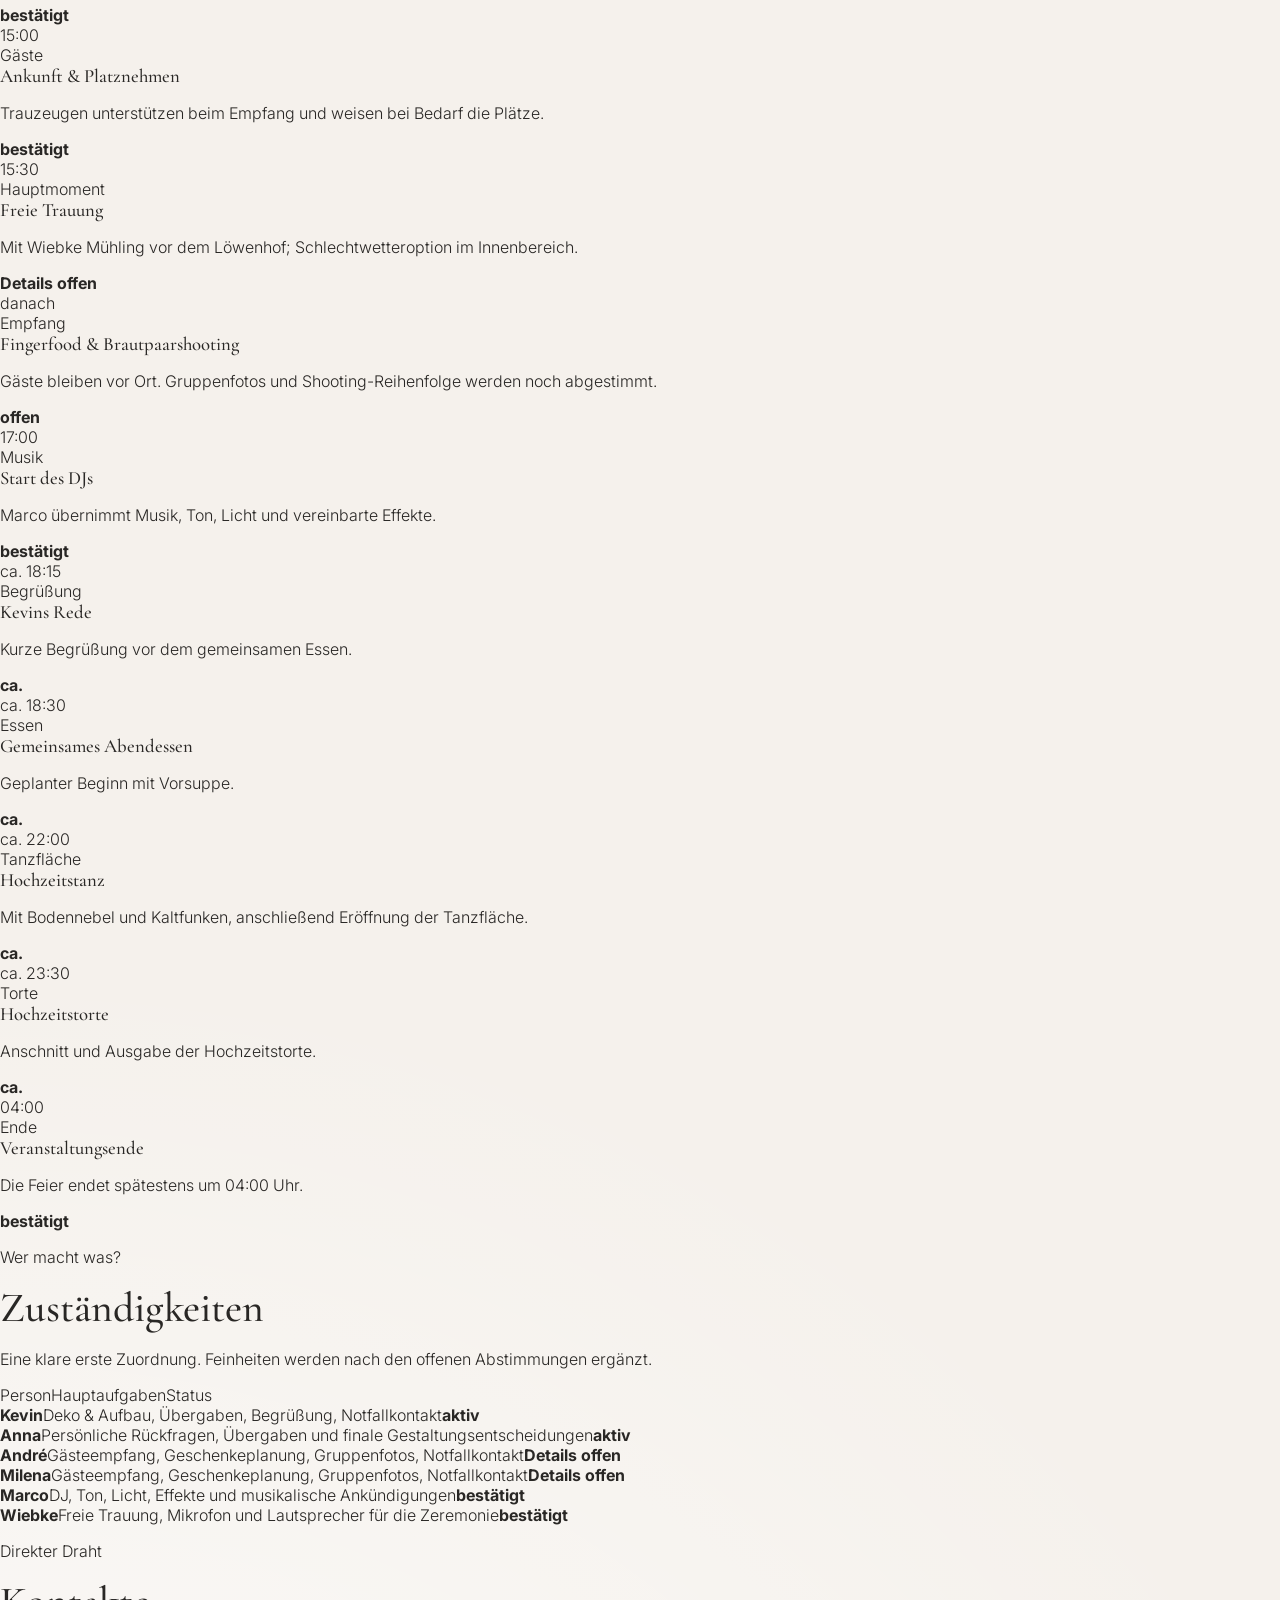
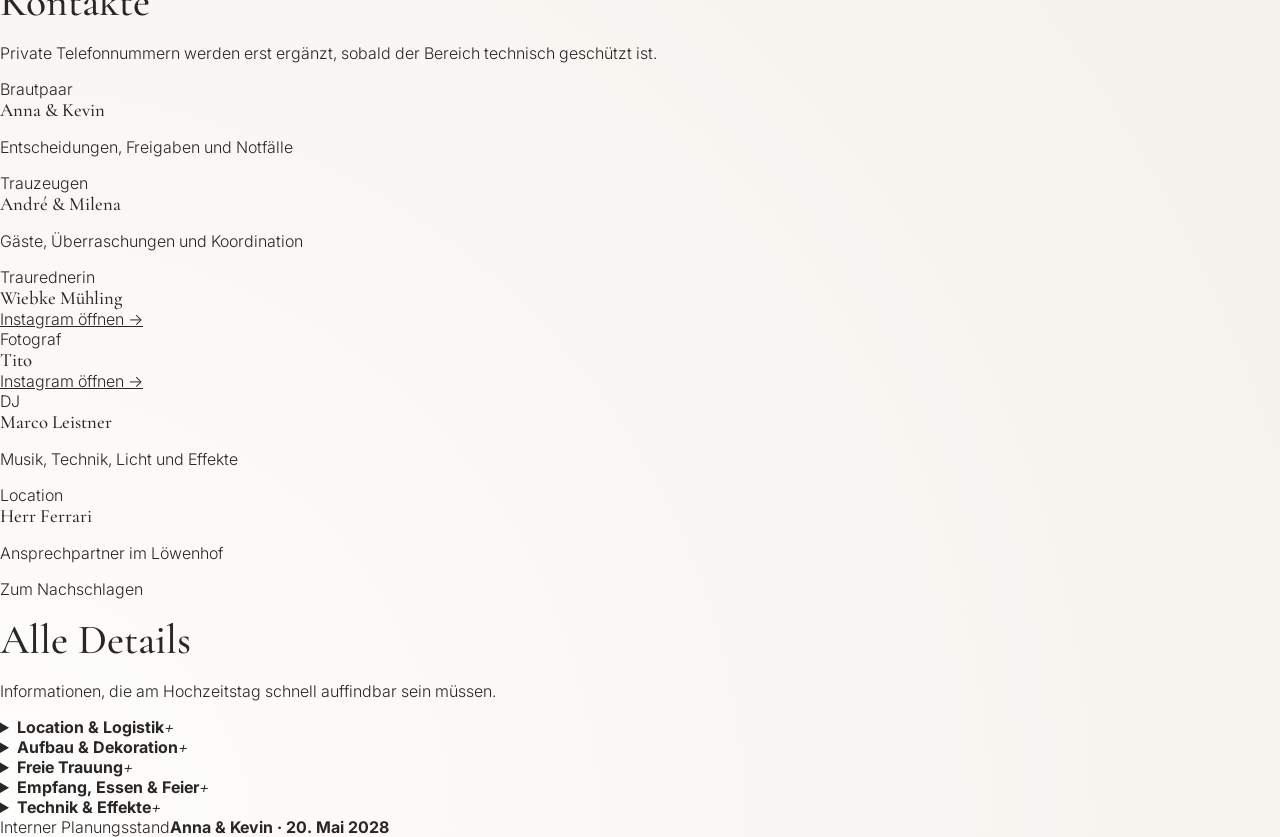
==== commit dccde62c: "Redesign ablauf-7k4m2.html" ====
--- a/ablauf-7k4m2.html
+++ b/ablauf-7k4m2.html
@@ -3,207 +3,212 @@
 <head>
   <meta charset="UTF-8">
   <meta name="viewport" content="width=device-width, initial-scale=1.0">
-  <meta name="description" content="Organisationsbereich für das Hochzeitsteam von Anna und Kevin">
-  <title>Hochzeitsteam | Anna & Kevin</title>
+  <meta name="description" content="Interner Organisationsbereich für das Hochzeitsteam von Anna und Kevin">
+  <meta name="theme-color" content="#24211f">
+  <title>Hochzeitsteam | Anna &amp; Kevin</title>
   <link rel="preconnect" href="https://fonts.googleapis.com">
   <link rel="preconnect" href="https://fonts.gstatic.com" crossorigin>
-  <link href="https://fonts.googleapis.com/css2?family=Cormorant+Garamond:wght@400;500;600&family=Inter:wght@300;400;500&display=swap" rel="stylesheet">
-  <link rel="stylesheet" href="assets/css/style.css?v=8">
-  <link rel="stylesheet" href="assets/css/team.css?v=5">
+  <link href="https://fonts.googleapis.com/css2?family=Cormorant+Garamond:wght@400;500;600&amp;family=Inter:wght@300;400;500;600&amp;display=swap" rel="stylesheet">
+  <link rel="stylesheet" href="assets/css/style.css?v=10">
 </head>
-<body>
-  <main class="team-page">
-    <header class="team-hero">
-      <a class="team-back-link" href="index.html">← Zurück zur Startseite</a>
-      <p class="team-kicker">Anna & Kevin</p>
-      <h1 class="team-title">Damit unser Tag rund läuft</h1>
-      <p class="team-subtitle">20. Mai 2028 · Löwenhof Lohfelden</p>
-    </header>
-
-    <section class="team-info-grid" aria-label="Wichtige Eckdaten">
-      <article class="team-info-card"><span class="team-info-label">Freie Trauung</span><h2>15:30 Uhr</h2><p>Beginn der freien Trauung im Löwenhof Lohfelden.</p></article>
-      <article class="team-info-card"><span class="team-info-label">Location</span><h2>Löwenhof Lohfelden</h2><p>Bachstraße 36<br>34253 Lohfelden</p></article>
-      <article class="team-info-card"><span class="team-info-label">Veranstaltungsende</span><h2>Bis maximal 04:00 Uhr</h2><p>Der genaue Ablauf bis zum Ende wird später gemeinsam abgestimmt.</p></article>
-      <article class="team-info-card"><span class="team-info-label">Wichtige Kontakte</span><h2>Anna, Kevin & Trauzeugen</h2><p>Kontaktdaten und Zuständigkeiten sind weiter unten gesammelt.</p></article>
-    </section>
-
-    <nav class="team-quick-nav" aria-label="Schnellnavigation">
+<body class="team-body">
+  <header class="team-header">
+    <a class="brand brand-light" href="index.html" aria-label="Zur Startseite"><span>A</span><i>&amp;</i><span>K</span></a>
+    <div>
+      <span>Interner Bereich</span>
+      <strong>Hochzeitsteam</strong>
+    </div>
+    <a href="#offen">Offene Punkte <b>11</b></a>
+  </header>
+
+  <main class="team-main">
+    <section class="team-intro">
+      <div>
+        <p class="eyebrow">Samstag · 20. Mai 2028</p>
+        <h1>Damit unser Tag<br><em>rund läuft.</em></h1>
+      </div>
+      <p>Der gemeinsame Stand für Trauzeugen und Dienstleister: relevante Zeiten, klare Zuständigkeiten und alle noch offenen Entscheidungen an einem Ort.</p>
+    </section>
+
+    <nav class="team-nav" aria-label="Bereiche">
+      <a href="#offen">Offene Punkte</a>
       <a href="#zeitplan">Zeitplan</a>
+      <a href="#rollen">Zuständigkeiten</a>
       <a href="#kontakte">Kontakte</a>
-      <a href="#dienstleister">Dienstleister</a>
-      <a href="#location">Location</a>
-      <a href="#aufbau">Aufbau</a>
-      <a href="#trauung">Trauung</a>
-      <a href="#feier">Feier</a>
-      <a href="#technik">Technik</a>
-      <a href="#offene-punkte">Offene Punkte</a>
+      <a href="#details">Details</a>
     </nav>
 
-    <section class="accordion-list" aria-label="Organisation des Hochzeitstages">
-      <details id="zeitplan">
-        <summary><span>Gesamtzeitplan</span><span class="summary-icon">+</span></summary>
-        <div class="accordion-content">
-          <p class="timeline-intro">Der Ablauf enthält bereits alle bekannten Zeiten. Mit „ca.“ gekennzeichnete Punkte werden später noch final abgestimmt.</p>
-          <div class="team-timeline">
-            <article class="timeline-item"><div class="timeline-time">Ab 09:00 Uhr</div><div class="timeline-details"><span class="timeline-label">Aufbau</span><h3>Floristik & Dekoration</h3><p>Aufbau der Floristik und Dekoration im Löwenhof. Die genaue Aufgabenverteilung und Reihenfolge werden noch festgelegt.</p></div></article>
-            <article class="timeline-item"><div class="timeline-time">14:00 Uhr</div><div class="timeline-details"><span class="timeline-label">Fotograf</span><h3>Start der Fotoreportage</h3><p>Der Fotograf begleitet das restliche Getting Ready der Braut.</p></div></article>
-            <article class="timeline-item"><div class="timeline-time">Ab 15:00 Uhr</div><div class="timeline-details"><span class="timeline-label">Gäste</span><h3>Ankunft der Gäste</h3><p>Die Gäste treffen am Löwenhof ein und nehmen ihre Plätze für die freie Trauung ein.</p></div></article>
-            <article class="timeline-item timeline-highlight"><div class="timeline-time">15:30 Uhr</div><div class="timeline-details"><span class="timeline-label">Hauptmoment</span><h3>Freie Trauung mit Wiebke Mühling</h3><p>Beginn der freien Trauung im Löwenhof.</p></div></article>
-            <article class="timeline-item"><div class="timeline-time">Im Anschluss</div><div class="timeline-details"><span class="timeline-label">Empfang</span><h3>Empfang der Gäste & Brautpaarshooting</h3><p>Die Gäste werden am Löwenhof empfangen. Anna und Kevin fahren währenddessen für das Brautpaarshooting zu einer noch festzulegenden Location.</p></div></article>
-            <article class="timeline-item timeline-pending"><div class="timeline-time">Danach</div><div class="timeline-details"><span class="timeline-label">Fotos</span><h3>Gruppenfotos an der Location</h3><p>Nach dem Brautpaarshooting folgen die Gruppenfotos wieder am Löwenhof. Die genaue Reihenfolge wird noch abgestimmt.</p></div></article>
-            <article class="timeline-item"><div class="timeline-time">17:00 Uhr</div><div class="timeline-details"><span class="timeline-label">DJ</span><h3>Start des DJs</h3><p>Ab diesem Zeitpunkt begleitet der DJ den weiteren Verlauf des Abends.</p></div></article>
-            <article class="timeline-item"><div class="timeline-time">Ca. 18:15 Uhr</div><div class="timeline-details"><span class="timeline-label">Rede</span><h3>Begrüßung durch Kevin</h3><p>Kurze Begrüßung und Rede vor dem gemeinsamen Essen.</p></div></article>
-            <article class="timeline-item"><div class="timeline-time">Ca. 18:30 Uhr</div><div class="timeline-details"><span class="timeline-label">Essen</span><h3>Gemeinsames Abendessen</h3><p>Geplanter Beginn mit Vorsuppe.</p></div></article>
-            <article class="timeline-item"><div class="timeline-time">Ca. 22:00 Uhr</div><div class="timeline-details"><span class="timeline-label">Tanzfläche</span><h3>Hochzeitstanz</h3><p>Geplanter Hochzeitstanz und anschließende Eröffnung der Tanzfläche.</p></div></article>
-            <article class="timeline-item"><div class="timeline-time">Ca. 23:30 Uhr</div><div class="timeline-details"><span class="timeline-label">Torte</span><h3>Hochzeitstorte</h3><p>Geplanter Anschnitt und Ausgabe der Hochzeitstorte.</p></div></article>
-            <article class="timeline-item timeline-pending"><div class="timeline-time">Ca. 00:00–00:30 Uhr</div><div class="timeline-details"><span class="timeline-label">Fotograf</span><h3>Voraussichtliches Ende der Fotoreportage</h3><p>Die genaue Endzeit wird mit dem Fotografen noch final abgestimmt.</p></div></article>
-            <article class="timeline-item"><div class="timeline-time">Bis 04:00 Uhr</div><div class="timeline-details"><span class="timeline-label">Ende</span><h3>Veranstaltungsende</h3><p>Die Feier endet spätestens um 04:00 Uhr.</p></div></article>
-          </div>
-        </div>
-      </details>
-
-      <details id="kontakte">
-        <summary><span>Kontakte & Zuständigkeiten</span><span class="summary-icon">+</span></summary>
-        <div class="accordion-content">
-          <div class="detail-grid">
-            <article class="detail-card"><span class="detail-label">Brautpaar</span><h3>Kevin Wenzel</h3><p>Deko und Aufbau, Übergabe von Geschenken und Karten, Notfallkontakt.</p><div class="contact-actions"><a class="team-link-button" href="tel:+491734360073">Anrufen</a></div></article>
-            <article class="detail-card"><span class="detail-label">Brautpaar</span><h3>Anna</h3><p>Übergabe von Geschenken und Karten sowie Ansprechpartnerin für persönliche Rückfragen.</p><div class="contact-actions"><a class="team-link-button" href="tel:+4916098047144">Anrufen</a></div></article>
-            <article class="detail-card pending-card"><span class="detail-label">Trauzeuge</span><h3>André Wenzel</h3><p>Telefonnummer folgt nach Absprache.</p><p>Geschenkeplanung, Gästeempfang, Gruppenfotos und Notfallkontakt.</p></article>
-            <article class="detail-card pending-card"><span class="detail-label">Trauzeugin</span><h3>Milena Hildebrandt</h3><p>Telefonnummer folgt nach Absprache.</p><p>Geschenkeplanung, Gästeempfang, Gruppenfotos und Notfallkontakt.</p></article>
-          </div>
-          <p class="section-note">Die genaue Aufteilung einzelner Aufgaben wird später gemeinsam mit den Trauzeugen festgelegt.</p>
-        </div>
-      </details>
-
-      <details id="dienstleister">
-        <summary><span>Dienstleister</span><span class="summary-icon">+</span></summary>
-        <div class="accordion-content">
-          <div class="detail-grid">
-            <article class="detail-card"><span class="detail-label">Traurednerin</span><h3>Wiebke Mühling</h3><p>Freie Trauung um 15:30 Uhr.</p><div class="contact-actions"><a class="team-link-button" href="https://www.instagram.com/w.moments_trauungen/" target="_blank" rel="noopener">Instagram öffnen</a></div></article>
-            <article class="detail-card"><span class="detail-label">DJ</span><h3>Marco Leistner</h3><p>Start um 17:00 Uhr.</p><p>Verantwortlich für Musik, Ton, Licht und die vereinbarten Effekte.</p></article>
-            <article class="detail-card"><span class="detail-label">Fotograf</span><h3>Tito</h3><p>Start um 14:00 Uhr, voraussichtliches Ende zwischen 00:00 und 00:30 Uhr.</p><div class="contact-actions"><a class="team-link-button" href="https://www.instagram.com/tito.graf/" target="_blank" rel="noopener">Instagram öffnen</a></div></article>
-            <article class="detail-card"><span class="detail-label">Location</span><h3>Herr Ferrari</h3><p>Ansprechpartner im Löwenhof und morgens vor Ort.</p></article>
-            <article class="detail-card pending-card"><span class="detail-label">Floristik</span><h3>Noch in Klärung</h3><p>Dienstleister und genaue Aufgabenverteilung werden später ergänzt.</p></article>
-          </div>
-        </div>
-      </details>
-
-      <details id="location">
-        <summary><span>Location & Anfahrt</span><span class="summary-icon">+</span></summary>
-        <div class="accordion-content">
-          <div class="location-team-grid">
-            <div><span class="detail-label">Location</span><h3>Löwenhof Lohfelden</h3><p>Bachstraße 36<br>34253 Lohfelden</p><div class="contact-actions"><a class="team-link-button" href="https://www.google.com/maps/dir/?api=1&destination=Bachstra%C3%9Fe+36%2C+34253+Lohfelden" target="_blank" rel="noopener">Route öffnen</a></div></div>
-            <iframe class="map-frame" title="Karte zum Löwenhof Lohfelden" src="https://www.google.com/maps?q=Bachstra%C3%9Fe%2036%2C%2034253%20Lohfelden&output=embed" loading="lazy" referrerpolicy="no-referrer-when-downgrade"></iframe>
-          </div>
-          <div class="fact-list">
-            <div><strong>Zugang:</strong><span>Voraussichtlich ab 09:00 Uhr. Herr Ferrari ist morgens vor Ort.</span></div>
-            <div><strong>Be- und Entladen:</strong><span>Über denselben Parkplatz wie die Gäste. Es gibt keinen separaten Dienstleistereingang.</span></div>
-            <div><strong>Fahrzeuge:</strong><span>DJ, Fotograf und Floristik parken auf dem regulären Gästeparkplatz.</span></div>
-            <div><strong>Getting Ready:</strong><span>Im Hotel zur Post.</span></div>
-            <div><strong>Lagerung:</strong><span>Keine eigene Lagerfläche; Deko, Geschenke und persönliche Sachen kommen in den Zwischenraum zum Hinterausgang.</span></div>
-            <div><strong>Einschränkungen:</strong><span>Kein Konfetti und kein Feuerwerk. Lautstärkereduzierung ab 22:00 oder 24:00 Uhr ist noch zu klären.</span></div>
-            <div><strong>Ende:</strong><span>Spätestens um 04:00 Uhr.</span></div>
-          </div>
-        </div>
-      </details>
-
-      <details id="aufbau">
-        <summary><span>Aufbau & Dekoration</span><span class="summary-icon">+</span></summary>
-        <div class="accordion-content"><div class="fact-list">
-          <div><strong>Aufbaustart:</strong><span>Voraussichtlich ab 09:00 Uhr.</span></div>
-          <div><strong>Aufbauteam:</strong><span>Noch zu klären; voraussichtlich Kevin, Trauzeuge und Eltern.</span></div>
-          <div><strong>Eigenleistung:</strong><span>Dekoration und Floristik werden von euch selbst aufgebaut.</span></div>
-          <div><strong>Location:</strong><span>Übernimmt Geschirr, Mobiliar und den übrigen Aufbau der Location.</span></div>
-          <div><strong>Floristik:</strong><span>Aufgabenverteilung mit einem möglichen externen Dienstleister noch offen.</span></div>
-          <div><strong>DJ:</strong><span>Übernimmt seine gesamte Technik und den dazugehörigen Aufbau.</span></div>
-          <div><strong>Bereiche:</strong><span>Freie Trauung und Innenbereich der Location.</span></div>
-          <div><strong>Fertigstellung:</strong><span>Der vollständige Aufbau soll spätestens um 13:30 Uhr abgeschlossen sein.</span></div>
-          <div><strong>Endkontrolle:</strong><span>Kevin und die Trauzeugen.</span></div>
-          <div><strong>Abbau:</strong><span>Am Folgetag durch das Ehepaar und die Trauzeugen.</span></div>
-          <div><strong>Zwischenlagerung:</strong><span>Zwischenraum zum Hinterausgang.</span></div>
-        </div></div>
-      </details>
-
-      <details id="trauung">
-        <summary><span>Freie Trauung</span><span class="summary-icon">+</span></summary>
-        <div class="accordion-content"><div class="fact-list">
-          <div><strong>Ort:</strong><span>Draußen direkt vor dem Eingang des Löwenhofs.</span></div>
-          <div><strong>Schlechtwetter:</strong><span>Bei Regen findet die freie Trauung im Innenbereich statt.</span></div>
-          <div><strong>Beginn:</strong><span>15:30 Uhr.</span></div>
-          <div><strong>Dauer:</strong><span>Voraussichtlich 45 bis 60 Minuten; final mit Wiebke Mühling abzustimmen.</span></div>
-          <div><strong>Einzug:</strong><span>Anna wird von ihrem Vater Frank zum Trauplatz begleitet.</span></div>
-          <div><strong>Technik:</strong><span>Wiebke Mühling bringt Mikrofon und Lautsprecher mit.</span></div>
-          <div><strong>Musik:</strong><span>Einzug, Trauung und Auszug werden noch mit Wiebke Mühling abgestimmt.</span></div>
-          <div><strong>Ringe:</strong><span>Ringübergabe möglicherweise durch eines der Kinder von André.</span></div>
-          <div><strong>Eheversprechen:</strong><span>Voraussichtlich bei den jeweiligen Trauzeugen.</span></div>
-          <div><strong>Sitzordnung:</strong><span>Je Reihe fünf Plätze links und fünf Plätze rechts vom Gang. Vorne sitzen enge Familie und Trauzeugen, danach Freunde und weitere Gäste.</span></div>
-          <div><strong>Rituale:</strong><span>Bisher nichts fest geplant; wird noch mit Anna besprochen.</span></div>
-          <div><strong>Umräumen:</strong><span>Nach der Trauung durch den Löwenhof.</span></div>
-        </div></div>
-      </details>
-
-      <details id="feier">
-        <summary><span>Empfang & Feier</span><span class="summary-icon">+</span></summary>
-        <div class="accordion-content"><div class="fact-list">
-          <div><strong>Empfang:</strong><span>Direkt nach der Trauung mit Fingerfood und Getränken.</span></div>
-          <div><strong>Getränke:</strong><span>Sekt, Lillet und alkoholfreie Getränke nach Wunsch; zunächst kein Bier, Wein oder Schnaps.</span></div>
-          <div><strong>Koordination:</strong><span>Brautpaar und Trauzeugen begrüßen die Gäste, bevor Anna und Kevin zum Shooting fahren.</span></div>
-          <div><strong>Brautpaarshooting:</strong><span>Voraussichtlich etwa eine Stunde an einer noch festzulegenden Location.</span></div>
-          <div><strong>Gäste währenddessen:</strong><span>Die Gäste bleiben im Löwenhof, essen, trinken und kommen in Ruhe an.</span></div>
-          <div><strong>Gruppenfotos:</strong><span>Entweder direkt nach der Trauung oder nach Rückkehr des Brautpaars; noch festzulegen.</span></div>
-          <div><strong>Sitzordnung:</strong><span>Es gibt eine feste Sitzordnung.</span></div>
-          <div><strong>Platznehmen:</strong><span>Voraussichtlich gegen 18:00 bis 18:15 Uhr.</span></div>
-          <div><strong>Rede:</strong><span>Kevin begrüßt die Gäste vor dem Essen.</span></div>
-          <div><strong>Abendessen:</strong><span>Geplanter Beginn gegen 18:30 Uhr mit Vorsuppe.</span></div>
-          <div><strong>Party:</strong><span>Der eigentliche Partybeginn folgt nach dem Hochzeitstanz gegen 22:00 Uhr.</span></div>
-          <div><strong>Ankündigungen:</strong><span>Rede, Hochzeitstanz und Torte werden voraussichtlich durch Marco oder Kevin angekündigt.</span></div>
-          <div><strong>Hochzeitstorte:</strong><span>Geplant gegen 23:30 Uhr.</span></div>
-        </div></div>
-      </details>
-
-      <details id="technik">
-        <summary><span>Technik & besondere Effekte</span><span class="summary-icon">+</span></summary>
-        <div class="accordion-content"><div class="fact-list">
-          <div><strong>DJ-Technik:</strong><span>Komplettes DJ-Equipment sowie eine Outdoor-Box für den Außenbereich.</span></div>
-          <div><strong>Lichttechnik:</strong><span>Bodenspots, Discokugel und weitere Partybeleuchtung.</span></div>
-          <div><strong>DJ-Standort:</strong><span>Auf der festen Bühne im Löwenhof.</span></div>
-          <div><strong>Trauungstechnik:</strong><span>Wiebke Mühling bringt Mikrofon und Lautsprecher mit.</span></div>
-          <div><strong>Mikrofone:</strong><span>Wiebke Mühling stellt Mikrofone für die Eheversprechen, Marco für Reden und Feier.</span></div>
-          <div><strong>Beamer:</strong><span>Ein Beamer ist vorhanden.</span></div>
-          <div><strong>Hintergrundmusik:</strong><span>Leichte Musik während Empfang und Essen; Tischaufrufe eventuell mit jeweils passender Musik.</span></div>
-          <div><strong>Rückkehr des Brautpaars:</strong><span>„Forever“ von Chris Brown.</span></div>
-          <div><strong>Bodennebel:</strong><span>Fest für den Hochzeitstanz eingeplant.</span></div>
-          <div><strong>Kaltfunken:</strong><span>Beim Hochzeitstanz und bei Bedarf bei weiteren passenden Momenten.</span></div>
-          <div><strong>Ankündigungen:</strong><span>Musikalische Gestaltung von Hochzeitstanz und Torte noch offen.</span></div>
-          <div><strong>Technische Probleme:</strong><span>Zunächst die Trauzeugen ansprechen; diese vermitteln bei Bedarf direkt an Marco.</span></div>
-        </div></div>
-      </details>
-
-      <details id="offene-punkte">
-        <summary><span>Offene Punkte</span><span class="summary-icon">+</span></summary>
-        <div class="accordion-content"><div class="fact-list">
-          <div><strong>Trauzeugen:</strong><span>Telefonnummern und genaue Aufgabenverteilung mit André und Milena abstimmen.</span></div>
-          <div><strong>Aufbau:</strong><span>Finales Aufbauteam und genaue Reihenfolge festlegen.</span></div>
-          <div><strong>Floristik:</strong><span>Dienstleister sowie Aufgabenverteilung klären.</span></div>
-          <div><strong>Location:</strong><span>Zugang ab 09:00 Uhr und Lautstärkereduzierung ab 22:00 oder 24:00 Uhr bestätigen.</span></div>
-          <div><strong>Freie Trauung:</strong><span>Dauer, Musik für Einzug und Auszug sowie mögliche Rituale mit Wiebke Mühling und Anna abstimmen.</span></div>
-          <div><strong>Ringe:</strong><span>Ringträger verbindlich festlegen.</span></div>
-          <div><strong>Eheversprechen:</strong><span>Aufbewahrung und Übergabe durch die Trauzeugen bestätigen.</span></div>
-          <div><strong>Fotos:</strong><span>Ort des Brautpaarshootings und Zeitpunkt der Gruppenfotos festlegen.</span></div>
-          <div><strong>Empfang:</strong><span>Genauen Ablauf während des Brautpaarshootings und Rückkehrzeit bestimmen.</span></div>
-          <div><strong>Musik:</strong><span>Tischaufrufe sowie Ankündigungen von Hochzeitstanz und Torte abstimmen.</span></div>
-          <div><strong>Fotograf:</strong><span>Endzeit der Reportage final festlegen.</span></div>
-        </div></div>
-      </details>
+    <section class="team-status" aria-label="Wichtige Eckdaten">
+      <article><span>Aufbau</span><strong>ab 09:00</strong><small>fertig bis 13:30 Uhr</small></article>
+      <article><span>Trauung</span><strong>15:30</strong><small>Löwenhof Lohfelden</small></article>
+      <article><span>DJ</span><strong>ab 17:00</strong><small>Technik, Ton und Licht</small></article>
+      <article><span>Feier</span><strong>bis 04:00</strong><small>spätestes Veranstaltungsende</small></article>
+    </section>
+
+    <section class="open-section" id="offen" aria-labelledby="open-title">
+      <div class="team-section-heading">
+        <div><p class="eyebrow">Zuerst klären</p><h2 id="open-title">Offene Entscheidungen</h2></div>
+        <p>Diese Punkte beeinflussen den Ablauf und sollten als Nächstes bestätigt werden.</p>
+      </div>
+      <div class="open-grid">
+        <article class="priority-high">
+          <span class="status-pill">Priorität</span>
+          <h3>Zugang &amp; Lautstärke</h3>
+          <p>Zugang ab 09:00 Uhr und Lautstärkereduzierung ab 22:00 oder 24:00 Uhr mit der Location bestätigen.</p>
+          <small>Verantwortlich: Kevin · Location</small>
+        </article>
+        <article class="priority-high">
+          <span class="status-pill">Priorität</span>
+          <h3>Aufbauteam festlegen</h3>
+          <p>Finale Personen, Aufgabenverteilung und Reihenfolge für Dekoration und Floristik bestimmen.</p>
+          <small>Verantwortlich: Kevin · Trauzeugen</small>
+        </article>
+        <article>
+          <span class="status-pill">Abstimmung</span>
+          <h3>Ablauf der Trauung</h3>
+          <p>Dauer, Musik, mögliche Rituale, Ringträger und Übergabe der Eheversprechen klären.</p>
+          <small>Verantwortlich: Anna &amp; Kevin · Wiebke</small>
+        </article>
+        <article>
+          <span class="status-pill">Abstimmung</span>
+          <h3>Fotos koordinieren</h3>
+          <p>Ort des Brautpaarshootings sowie Zeitpunkt und Reihenfolge der Gruppenfotos festlegen.</p>
+          <small>Verantwortlich: Brautpaar · Tito · Trauzeugen</small>
+        </article>
+        <article>
+          <span class="status-pill">Abstimmung</span>
+          <h3>Empfang &amp; Rückkehr</h3>
+          <p>Ablauf während des Shootings und geplante Rückkehrzeit des Brautpaars bestimmen.</p>
+          <small>Verantwortlich: Trauzeugen · Location</small>
+        </article>
+        <article>
+          <span class="status-pill">Ergänzen</span>
+          <h3>Kontakte &amp; Floristik</h3>
+          <p>Telefonnummern der Trauzeugen ergänzen und Floristik samt Aufgabenverteilung final festlegen.</p>
+          <small>Verantwortlich: Anna &amp; Kevin</small>
+        </article>
+      </div>
+    </section>
+
+    <section class="schedule-section" id="zeitplan" aria-labelledby="schedule-title">
+      <div class="team-section-heading">
+        <div><p class="eyebrow">Der rote Faden</p><h2 id="schedule-title">Zeitplan</h2></div>
+        <p>Mit „ca.“ markierte Zeiten werden später final abgestimmt.</p>
+      </div>
+
+      <div class="team-schedule">
+        <article><time>09:00</time><div><span>Aufbau</span><h3>Floristik &amp; Dekoration</h3><p>Aufbau im Löwenhof; vollständige Fertigstellung spätestens um 13:30 Uhr.</p></div><b>offen</b></article>
+        <article><time>14:00</time><div><span>Fotografie</span><h3>Start der Reportage</h3><p>Tito begleitet das restliche Getting Ready der Braut.</p></div><b class="confirmed">bestätigt</b></article>
+        <article><time>15:00</time><div><span>Gäste</span><h3>Ankunft &amp; Platznehmen</h3><p>Trauzeugen unterstützen beim Empfang und weisen bei Bedarf die Plätze.</p></div><b class="confirmed">bestätigt</b></article>
+        <article class="schedule-highlight"><time>15:30</time><div><span>Hauptmoment</span><h3>Freie Trauung</h3><p>Mit Wiebke Mühling vor dem Löwenhof; Schlechtwetteroption im Innenbereich.</p></div><b>Details offen</b></article>
+        <article><time>danach</time><div><span>Empfang</span><h3>Fingerfood &amp; Brautpaarshooting</h3><p>Gäste bleiben vor Ort. Gruppenfotos und Shooting-Reihenfolge werden noch abgestimmt.</p></div><b>offen</b></article>
+        <article><time>17:00</time><div><span>Musik</span><h3>Start des DJs</h3><p>Marco übernimmt Musik, Ton, Licht und vereinbarte Effekte.</p></div><b class="confirmed">bestätigt</b></article>
+        <article><time>ca. 18:15</time><div><span>Begrüßung</span><h3>Kevins Rede</h3><p>Kurze Begrüßung vor dem gemeinsamen Essen.</p></div><b>ca.</b></article>
+        <article><time>ca. 18:30</time><div><span>Essen</span><h3>Gemeinsames Abendessen</h3><p>Geplanter Beginn mit Vorsuppe.</p></div><b>ca.</b></article>
+        <article><time>ca. 22:00</time><div><span>Tanzfläche</span><h3>Hochzeitstanz</h3><p>Mit Bodennebel und Kaltfunken, anschließend Eröffnung der Tanzfläche.</p></div><b>ca.</b></article>
+        <article><time>ca. 23:30</time><div><span>Torte</span><h3>Hochzeitstorte</h3><p>Anschnitt und Ausgabe der Hochzeitstorte.</p></div><b>ca.</b></article>
+        <article><time>04:00</time><div><span>Ende</span><h3>Veranstaltungsende</h3><p>Die Feier endet spätestens um 04:00 Uhr.</p></div><b class="confirmed">bestätigt</b></article>
+      </div>
+    </section>
+
+    <section class="roles-section" id="rollen" aria-labelledby="roles-title">
+      <div class="team-section-heading">
+        <div><p class="eyebrow">Wer macht was?</p><h2 id="roles-title">Zuständigkeiten</h2></div>
+        <p>Eine klare erste Zuordnung. Feinheiten werden nach den offenen Abstimmungen ergänzt.</p>
+      </div>
+      <div class="role-table" role="table" aria-label="Zuständigkeiten">
+        <div class="role-row role-head" role="row"><span>Person</span><span>Hauptaufgaben</span><span>Status</span></div>
+        <div class="role-row" role="row"><strong>Kevin</strong><span>Deko &amp; Aufbau, Übergaben, Begrüßung, Notfallkontakt</span><b>aktiv</b></div>
+        <div class="role-row" role="row"><strong>Anna</strong><span>Persönliche Rückfragen, Übergaben und finale Gestaltungsentscheidungen</span><b>aktiv</b></div>
+        <div class="role-row" role="row"><strong>André</strong><span>Gästeempfang, Geschenkeplanung, Gruppenfotos, Notfallkontakt</span><b>Details offen</b></div>
+        <div class="role-row" role="row"><strong>Milena</strong><span>Gästeempfang, Geschenkeplanung, Gruppenfotos, Notfallkontakt</span><b>Details offen</b></div>
+        <div class="role-row" role="row"><strong>Marco</strong><span>DJ, Ton, Licht, Effekte und musikalische Ankündigungen</span><b>bestätigt</b></div>
+        <div class="role-row" role="row"><strong>Wiebke</strong><span>Freie Trauung, Mikrofon und Lautsprecher für die Zeremonie</span><b>bestätigt</b></div>
+      </div>
+    </section>
+
+    <section class="contacts-section" id="kontakte" aria-labelledby="contacts-title">
+      <div class="team-section-heading">
+        <div><p class="eyebrow">Direkter Draht</p><h2 id="contacts-title">Kontakte</h2></div>
+        <p>Private Telefonnummern werden erst ergänzt, sobald der Bereich technisch geschützt ist.</p>
+      </div>
+      <div class="team-contact-grid">
+        <article><span>Brautpaar</span><h3>Anna &amp; Kevin</h3><p>Entscheidungen, Freigaben und Notfälle</p></article>
+        <article><span>Trauzeugen</span><h3>André &amp; Milena</h3><p>Gäste, Überraschungen und Koordination</p></article>
+        <article><span>Traurednerin</span><h3>Wiebke Mühling</h3><a href="https://www.instagram.com/w.moments_trauungen/" target="_blank" rel="noopener">Instagram öffnen →</a></article>
+        <article><span>Fotograf</span><h3>Tito</h3><a href="https://www.instagram.com/tito.graf/" target="_blank" rel="noopener">Instagram öffnen →</a></article>
+        <article><span>DJ</span><h3>Marco Leistner</h3><p>Musik, Technik, Licht und Effekte</p></article>
+        <article><span>Location</span><h3>Herr Ferrari</h3><p>Ansprechpartner im Löwenhof</p></article>
+      </div>
+    </section>
+
+    <section class="team-details" id="details" aria-labelledby="details-team-title">
+      <div class="team-section-heading">
+        <div><p class="eyebrow">Zum Nachschlagen</p><h2 id="details-team-title">Alle Details</h2></div>
+        <p>Informationen, die am Hochzeitstag schnell auffindbar sein müssen.</p>
+      </div>
+
+      <div class="team-accordion">
+        <details>
+          <summary><strong>Location &amp; Logistik</strong><i>+</i></summary>
+          <div class="team-detail-grid">
+            <p><b>Adresse</b><span>Löwenhof Lohfelden, Bachstraße 36, 34253 Lohfelden</span></p>
+            <p><b>Zugang</b><span>Voraussichtlich ab 09:00 Uhr; Herr Ferrari ist morgens vor Ort.</span></p>
+            <p><b>Parken</b><span>Alle Fahrzeuge nutzen den regulären Gästeparkplatz.</span></p>
+            <p><b>Getting Ready</b><span>Im Hotel zur Post.</span></p>
+            <p><b>Lagerung</b><span>Zwischenraum zum Hinterausgang; keine separate Lagerfläche.</span></p>
+            <p><b>Einschränkungen</b><span>Kein Konfetti, kein Feuerwerk; Lautstärke-Regelung noch bestätigen.</span></p>
+          </div>
+        </details>
+        <details>
+          <summary><strong>Aufbau &amp; Dekoration</strong><i>+</i></summary>
+          <div class="team-detail-grid">
+            <p><b>Start</b><span>Voraussichtlich ab 09:00 Uhr.</span></p>
+            <p><b>Fertigstellung</b><span>Spätestens um 13:30 Uhr.</span></p>
+            <p><b>Eigenleistung</b><span>Dekoration und Floristik werden selbst aufgebaut.</span></p>
+            <p><b>Location</b><span>Übernimmt Geschirr, Mobiliar und übrigen Aufbau.</span></p>
+            <p><b>DJ</b><span>Übernimmt seine komplette Technik.</span></p>
+            <p><b>Abbau</b><span>Am Folgetag durch Ehepaar und Trauzeugen.</span></p>
+          </div>
+        </details>
+        <details>
+          <summary><strong>Freie Trauung</strong><i>+</i></summary>
+          <div class="team-detail-grid">
+            <p><b>Ort</b><span>Draußen vor dem Eingang; bei Regen im Innenbereich.</span></p>
+            <p><b>Dauer</b><span>Voraussichtlich 45 bis 60 Minuten.</span></p>
+            <p><b>Einzug</b><span>Anna wird von ihrem Vater Frank begleitet.</span></p>
+            <p><b>Technik</b><span>Wiebke bringt Mikrofon und Lautsprecher mit.</span></p>
+            <p><b>Ringe</b><span>Ringträger noch verbindlich festlegen.</span></p>
+            <p><b>Sitzordnung</b><span>Fünf Plätze je Seite und Reihe; enge Familie und Trauzeugen nach vorne.</span></p>
+          </div>
+        </details>
+        <details>
+          <summary><strong>Empfang, Essen &amp; Feier</strong><i>+</i></summary>
+          <div class="team-detail-grid">
+            <p><b>Empfang</b><span>Direkt nach der Trauung mit Fingerfood und Getränken.</span></p>
+            <p><b>Shooting</b><span>Etwa eine Stunde; Ort und Gruppenfoto-Reihenfolge offen.</span></p>
+            <p><b>Platznehmen</b><span>Voraussichtlich zwischen 18:00 und 18:15 Uhr.</span></p>
+            <p><b>Abendessen</b><span>Geplanter Beginn gegen 18:30 Uhr.</span></p>
+            <p><b>Party</b><span>Eröffnung nach dem Hochzeitstanz gegen 22:00 Uhr.</span></p>
+            <p><b>Torte</b><span>Geplant gegen 23:30 Uhr.</span></p>
+          </div>
+        </details>
+        <details>
+          <summary><strong>Technik &amp; Effekte</strong><i>+</i></summary>
+          <div class="team-detail-grid">
+            <p><b>DJ-Technik</b><span>Komplettes Equipment plus Outdoor-Box.</span></p>
+            <p><b>Licht</b><span>Bodenspots, Discokugel und Partybeleuchtung.</span></p>
+            <p><b>Hochzeitstanz</b><span>Bodennebel und Kaltfunken fest eingeplant.</span></p>
+            <p><b>Rückkehr</b><span>„Forever“ von Chris Brown.</span></p>
+            <p><b>Beamer</b><span>Ist vor Ort vorhanden.</span></p>
+            <p><b>Probleme</b><span>Zuerst Trauzeugen ansprechen; diese koordinieren mit Marco.</span></p>
+          </div>
+        </details>
+      </div>
     </section>
   </main>
-  <script>
-    document.querySelectorAll('.team-quick-nav a').forEach((link) => {
-      link.addEventListener('click', () => {
-        const target = document.querySelector(link.getAttribute('href'));
-        if (target) target.open = true;
-      });
-    });
-  </script>
+
+  <footer class="team-footer"><span>Interner Planungsstand</span><strong>Anna &amp; Kevin · 20. Mai 2028</strong></footer>
+  <script src="assets/js/team.js?v=10"></script>
 </body>
-</html>+</html>
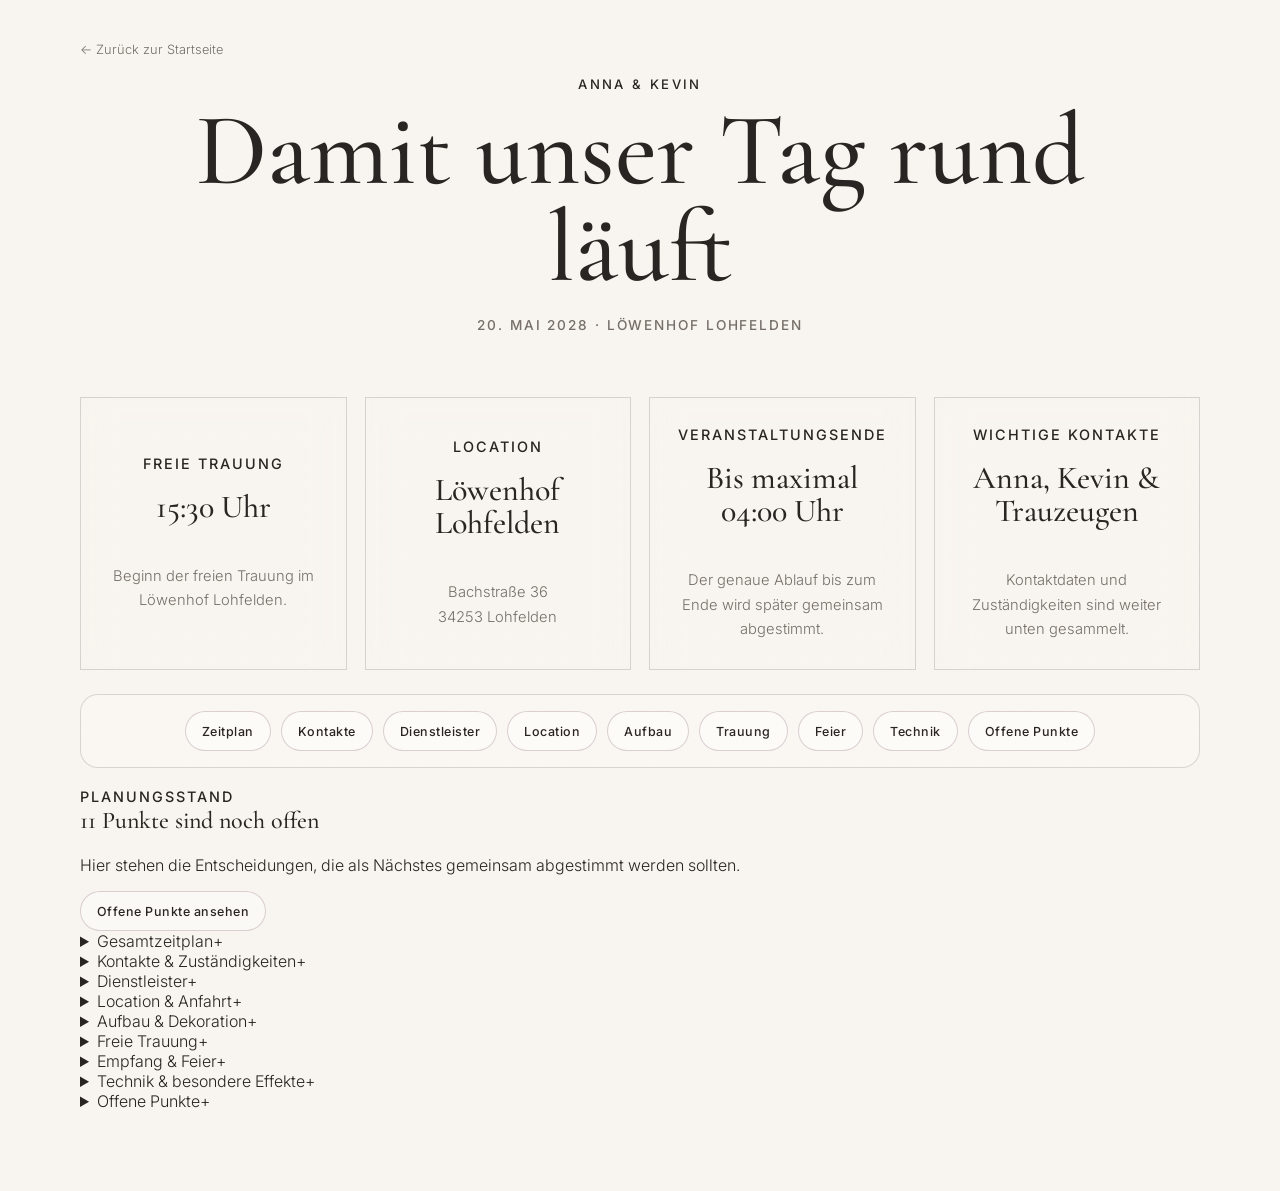
==== commit 5503abd9: "Refine ablauf-7k4m2.html" ====
--- a/ablauf-7k4m2.html
+++ b/ablauf-7k4m2.html
@@ -3,212 +3,218 @@
 <head>
   <meta charset="UTF-8">
   <meta name="viewport" content="width=device-width, initial-scale=1.0">
-  <meta name="description" content="Interner Organisationsbereich für das Hochzeitsteam von Anna und Kevin">
-  <meta name="theme-color" content="#24211f">
-  <title>Hochzeitsteam | Anna &amp; Kevin</title>
+  <meta name="description" content="Organisationsbereich für das Hochzeitsteam von Anna und Kevin">
+  <title>Hochzeitsteam | Anna & Kevin</title>
   <link rel="preconnect" href="https://fonts.googleapis.com">
   <link rel="preconnect" href="https://fonts.gstatic.com" crossorigin>
-  <link href="https://fonts.googleapis.com/css2?family=Cormorant+Garamond:wght@400;500;600&amp;family=Inter:wght@300;400;500;600&amp;display=swap" rel="stylesheet">
-  <link rel="stylesheet" href="assets/css/style.css?v=10">
+  <link href="https://fonts.googleapis.com/css2?family=Cormorant+Garamond:wght@400;500;600&family=Inter:wght@300;400;500&display=swap" rel="stylesheet">
+  <link rel="stylesheet" href="assets/css/style.css?v=8">
+  <link rel="stylesheet" href="assets/css/team.css?v=5">
 </head>
-<body class="team-body">
-  <header class="team-header">
-    <a class="brand brand-light" href="index.html" aria-label="Zur Startseite"><span>A</span><i>&amp;</i><span>K</span></a>
-    <div>
-      <span>Interner Bereich</span>
-      <strong>Hochzeitsteam</strong>
-    </div>
-    <a href="#offen">Offene Punkte <b>11</b></a>
-  </header>
-
-  <main class="team-main">
-    <section class="team-intro">
+<body>
+  <main class="team-page">
+    <header class="team-hero">
+      <a class="team-back-link" href="index.html">← Zurück zur Startseite</a>
+      <p class="team-kicker">Anna & Kevin</p>
+      <h1 class="team-title">Damit unser Tag rund läuft</h1>
+      <p class="team-subtitle">20. Mai 2028 · Löwenhof Lohfelden</p>
+    </header>
+
+    <section class="team-info-grid" aria-label="Wichtige Eckdaten">
+      <article class="team-info-card"><span class="team-info-label">Freie Trauung</span><h2>15:30 Uhr</h2><p>Beginn der freien Trauung im Löwenhof Lohfelden.</p></article>
+      <article class="team-info-card"><span class="team-info-label">Location</span><h2>Löwenhof Lohfelden</h2><p>Bachstraße 36<br>34253 Lohfelden</p></article>
+      <article class="team-info-card"><span class="team-info-label">Veranstaltungsende</span><h2>Bis maximal 04:00 Uhr</h2><p>Der genaue Ablauf bis zum Ende wird später gemeinsam abgestimmt.</p></article>
+      <article class="team-info-card"><span class="team-info-label">Wichtige Kontakte</span><h2>Anna, Kevin & Trauzeugen</h2><p>Kontaktdaten und Zuständigkeiten sind weiter unten gesammelt.</p></article>
+    </section>
+
+    <nav class="team-quick-nav" aria-label="Schnellnavigation">
+      <a href="#zeitplan">Zeitplan</a>
+      <a href="#kontakte">Kontakte</a>
+      <a href="#dienstleister">Dienstleister</a>
+      <a href="#location">Location</a>
+      <a href="#aufbau">Aufbau</a>
+      <a href="#trauung">Trauung</a>
+      <a href="#feier">Feier</a>
+      <a href="#technik">Technik</a>
+      <a href="#offene-punkte">Offene Punkte</a>
+    </nav>
+
+    <aside class="team-open-callout">
       <div>
-        <p class="eyebrow">Samstag · 20. Mai 2028</p>
-        <h1>Damit unser Tag<br><em>rund läuft.</em></h1>
+        <span class="team-info-label">Planungsstand</span>
+        <h2>11 Punkte sind noch offen</h2>
       </div>
-      <p>Der gemeinsame Stand für Trauzeugen und Dienstleister: relevante Zeiten, klare Zuständigkeiten und alle noch offenen Entscheidungen an einem Ort.</p>
-    </section>
-
-    <nav class="team-nav" aria-label="Bereiche">
-      <a href="#offen">Offene Punkte</a>
-      <a href="#zeitplan">Zeitplan</a>
-      <a href="#rollen">Zuständigkeiten</a>
-      <a href="#kontakte">Kontakte</a>
-      <a href="#details">Details</a>
-    </nav>
-
-    <section class="team-status" aria-label="Wichtige Eckdaten">
-      <article><span>Aufbau</span><strong>ab 09:00</strong><small>fertig bis 13:30 Uhr</small></article>
-      <article><span>Trauung</span><strong>15:30</strong><small>Löwenhof Lohfelden</small></article>
-      <article><span>DJ</span><strong>ab 17:00</strong><small>Technik, Ton und Licht</small></article>
-      <article><span>Feier</span><strong>bis 04:00</strong><small>spätestes Veranstaltungsende</small></article>
-    </section>
-
-    <section class="open-section" id="offen" aria-labelledby="open-title">
-      <div class="team-section-heading">
-        <div><p class="eyebrow">Zuerst klären</p><h2 id="open-title">Offene Entscheidungen</h2></div>
-        <p>Diese Punkte beeinflussen den Ablauf und sollten als Nächstes bestätigt werden.</p>
+      <div>
+        <p>Hier stehen die Entscheidungen, die als Nächstes gemeinsam abgestimmt werden sollten.</p>
+        <a class="team-link-button" href="#offene-punkte">Offene Punkte ansehen</a>
       </div>
-      <div class="open-grid">
-        <article class="priority-high">
-          <span class="status-pill">Priorität</span>
-          <h3>Zugang &amp; Lautstärke</h3>
-          <p>Zugang ab 09:00 Uhr und Lautstärkereduzierung ab 22:00 oder 24:00 Uhr mit der Location bestätigen.</p>
-          <small>Verantwortlich: Kevin · Location</small>
-        </article>
-        <article class="priority-high">
-          <span class="status-pill">Priorität</span>
-          <h3>Aufbauteam festlegen</h3>
-          <p>Finale Personen, Aufgabenverteilung und Reihenfolge für Dekoration und Floristik bestimmen.</p>
-          <small>Verantwortlich: Kevin · Trauzeugen</small>
-        </article>
-        <article>
-          <span class="status-pill">Abstimmung</span>
-          <h3>Ablauf der Trauung</h3>
-          <p>Dauer, Musik, mögliche Rituale, Ringträger und Übergabe der Eheversprechen klären.</p>
-          <small>Verantwortlich: Anna &amp; Kevin · Wiebke</small>
-        </article>
-        <article>
-          <span class="status-pill">Abstimmung</span>
-          <h3>Fotos koordinieren</h3>
-          <p>Ort des Brautpaarshootings sowie Zeitpunkt und Reihenfolge der Gruppenfotos festlegen.</p>
-          <small>Verantwortlich: Brautpaar · Tito · Trauzeugen</small>
-        </article>
-        <article>
-          <span class="status-pill">Abstimmung</span>
-          <h3>Empfang &amp; Rückkehr</h3>
-          <p>Ablauf während des Shootings und geplante Rückkehrzeit des Brautpaars bestimmen.</p>
-          <small>Verantwortlich: Trauzeugen · Location</small>
-        </article>
-        <article>
-          <span class="status-pill">Ergänzen</span>
-          <h3>Kontakte &amp; Floristik</h3>
-          <p>Telefonnummern der Trauzeugen ergänzen und Floristik samt Aufgabenverteilung final festlegen.</p>
-          <small>Verantwortlich: Anna &amp; Kevin</small>
-        </article>
-      </div>
-    </section>
-
-    <section class="schedule-section" id="zeitplan" aria-labelledby="schedule-title">
-      <div class="team-section-heading">
-        <div><p class="eyebrow">Der rote Faden</p><h2 id="schedule-title">Zeitplan</h2></div>
-        <p>Mit „ca.“ markierte Zeiten werden später final abgestimmt.</p>
-      </div>
-
-      <div class="team-schedule">
-        <article><time>09:00</time><div><span>Aufbau</span><h3>Floristik &amp; Dekoration</h3><p>Aufbau im Löwenhof; vollständige Fertigstellung spätestens um 13:30 Uhr.</p></div><b>offen</b></article>
-        <article><time>14:00</time><div><span>Fotografie</span><h3>Start der Reportage</h3><p>Tito begleitet das restliche Getting Ready der Braut.</p></div><b class="confirmed">bestätigt</b></article>
-        <article><time>15:00</time><div><span>Gäste</span><h3>Ankunft &amp; Platznehmen</h3><p>Trauzeugen unterstützen beim Empfang und weisen bei Bedarf die Plätze.</p></div><b class="confirmed">bestätigt</b></article>
-        <article class="schedule-highlight"><time>15:30</time><div><span>Hauptmoment</span><h3>Freie Trauung</h3><p>Mit Wiebke Mühling vor dem Löwenhof; Schlechtwetteroption im Innenbereich.</p></div><b>Details offen</b></article>
-        <article><time>danach</time><div><span>Empfang</span><h3>Fingerfood &amp; Brautpaarshooting</h3><p>Gäste bleiben vor Ort. Gruppenfotos und Shooting-Reihenfolge werden noch abgestimmt.</p></div><b>offen</b></article>
-        <article><time>17:00</time><div><span>Musik</span><h3>Start des DJs</h3><p>Marco übernimmt Musik, Ton, Licht und vereinbarte Effekte.</p></div><b class="confirmed">bestätigt</b></article>
-        <article><time>ca. 18:15</time><div><span>Begrüßung</span><h3>Kevins Rede</h3><p>Kurze Begrüßung vor dem gemeinsamen Essen.</p></div><b>ca.</b></article>
-        <article><time>ca. 18:30</time><div><span>Essen</span><h3>Gemeinsames Abendessen</h3><p>Geplanter Beginn mit Vorsuppe.</p></div><b>ca.</b></article>
-        <article><time>ca. 22:00</time><div><span>Tanzfläche</span><h3>Hochzeitstanz</h3><p>Mit Bodennebel und Kaltfunken, anschließend Eröffnung der Tanzfläche.</p></div><b>ca.</b></article>
-        <article><time>ca. 23:30</time><div><span>Torte</span><h3>Hochzeitstorte</h3><p>Anschnitt und Ausgabe der Hochzeitstorte.</p></div><b>ca.</b></article>
-        <article><time>04:00</time><div><span>Ende</span><h3>Veranstaltungsende</h3><p>Die Feier endet spätestens um 04:00 Uhr.</p></div><b class="confirmed">bestätigt</b></article>
-      </div>
-    </section>
-
-    <section class="roles-section" id="rollen" aria-labelledby="roles-title">
-      <div class="team-section-heading">
-        <div><p class="eyebrow">Wer macht was?</p><h2 id="roles-title">Zuständigkeiten</h2></div>
-        <p>Eine klare erste Zuordnung. Feinheiten werden nach den offenen Abstimmungen ergänzt.</p>
-      </div>
-      <div class="role-table" role="table" aria-label="Zuständigkeiten">
-        <div class="role-row role-head" role="row"><span>Person</span><span>Hauptaufgaben</span><span>Status</span></div>
-        <div class="role-row" role="row"><strong>Kevin</strong><span>Deko &amp; Aufbau, Übergaben, Begrüßung, Notfallkontakt</span><b>aktiv</b></div>
-        <div class="role-row" role="row"><strong>Anna</strong><span>Persönliche Rückfragen, Übergaben und finale Gestaltungsentscheidungen</span><b>aktiv</b></div>
-        <div class="role-row" role="row"><strong>André</strong><span>Gästeempfang, Geschenkeplanung, Gruppenfotos, Notfallkontakt</span><b>Details offen</b></div>
-        <div class="role-row" role="row"><strong>Milena</strong><span>Gästeempfang, Geschenkeplanung, Gruppenfotos, Notfallkontakt</span><b>Details offen</b></div>
-        <div class="role-row" role="row"><strong>Marco</strong><span>DJ, Ton, Licht, Effekte und musikalische Ankündigungen</span><b>bestätigt</b></div>
-        <div class="role-row" role="row"><strong>Wiebke</strong><span>Freie Trauung, Mikrofon und Lautsprecher für die Zeremonie</span><b>bestätigt</b></div>
-      </div>
-    </section>
-
-    <section class="contacts-section" id="kontakte" aria-labelledby="contacts-title">
-      <div class="team-section-heading">
-        <div><p class="eyebrow">Direkter Draht</p><h2 id="contacts-title">Kontakte</h2></div>
-        <p>Private Telefonnummern werden erst ergänzt, sobald der Bereich technisch geschützt ist.</p>
-      </div>
-      <div class="team-contact-grid">
-        <article><span>Brautpaar</span><h3>Anna &amp; Kevin</h3><p>Entscheidungen, Freigaben und Notfälle</p></article>
-        <article><span>Trauzeugen</span><h3>André &amp; Milena</h3><p>Gäste, Überraschungen und Koordination</p></article>
-        <article><span>Traurednerin</span><h3>Wiebke Mühling</h3><a href="https://www.instagram.com/w.moments_trauungen/" target="_blank" rel="noopener">Instagram öffnen →</a></article>
-        <article><span>Fotograf</span><h3>Tito</h3><a href="https://www.instagram.com/tito.graf/" target="_blank" rel="noopener">Instagram öffnen →</a></article>
-        <article><span>DJ</span><h3>Marco Leistner</h3><p>Musik, Technik, Licht und Effekte</p></article>
-        <article><span>Location</span><h3>Herr Ferrari</h3><p>Ansprechpartner im Löwenhof</p></article>
-      </div>
-    </section>
-
-    <section class="team-details" id="details" aria-labelledby="details-team-title">
-      <div class="team-section-heading">
-        <div><p class="eyebrow">Zum Nachschlagen</p><h2 id="details-team-title">Alle Details</h2></div>
-        <p>Informationen, die am Hochzeitstag schnell auffindbar sein müssen.</p>
-      </div>
-
-      <div class="team-accordion">
-        <details>
-          <summary><strong>Location &amp; Logistik</strong><i>+</i></summary>
-          <div class="team-detail-grid">
-            <p><b>Adresse</b><span>Löwenhof Lohfelden, Bachstraße 36, 34253 Lohfelden</span></p>
-            <p><b>Zugang</b><span>Voraussichtlich ab 09:00 Uhr; Herr Ferrari ist morgens vor Ort.</span></p>
-            <p><b>Parken</b><span>Alle Fahrzeuge nutzen den regulären Gästeparkplatz.</span></p>
-            <p><b>Getting Ready</b><span>Im Hotel zur Post.</span></p>
-            <p><b>Lagerung</b><span>Zwischenraum zum Hinterausgang; keine separate Lagerfläche.</span></p>
-            <p><b>Einschränkungen</b><span>Kein Konfetti, kein Feuerwerk; Lautstärke-Regelung noch bestätigen.</span></p>
-          </div>
-        </details>
-        <details>
-          <summary><strong>Aufbau &amp; Dekoration</strong><i>+</i></summary>
-          <div class="team-detail-grid">
-            <p><b>Start</b><span>Voraussichtlich ab 09:00 Uhr.</span></p>
-            <p><b>Fertigstellung</b><span>Spätestens um 13:30 Uhr.</span></p>
-            <p><b>Eigenleistung</b><span>Dekoration und Floristik werden selbst aufgebaut.</span></p>
-            <p><b>Location</b><span>Übernimmt Geschirr, Mobiliar und übrigen Aufbau.</span></p>
-            <p><b>DJ</b><span>Übernimmt seine komplette Technik.</span></p>
-            <p><b>Abbau</b><span>Am Folgetag durch Ehepaar und Trauzeugen.</span></p>
-          </div>
-        </details>
-        <details>
-          <summary><strong>Freie Trauung</strong><i>+</i></summary>
-          <div class="team-detail-grid">
-            <p><b>Ort</b><span>Draußen vor dem Eingang; bei Regen im Innenbereich.</span></p>
-            <p><b>Dauer</b><span>Voraussichtlich 45 bis 60 Minuten.</span></p>
-            <p><b>Einzug</b><span>Anna wird von ihrem Vater Frank begleitet.</span></p>
-            <p><b>Technik</b><span>Wiebke bringt Mikrofon und Lautsprecher mit.</span></p>
-            <p><b>Ringe</b><span>Ringträger noch verbindlich festlegen.</span></p>
-            <p><b>Sitzordnung</b><span>Fünf Plätze je Seite und Reihe; enge Familie und Trauzeugen nach vorne.</span></p>
-          </div>
-        </details>
-        <details>
-          <summary><strong>Empfang, Essen &amp; Feier</strong><i>+</i></summary>
-          <div class="team-detail-grid">
-            <p><b>Empfang</b><span>Direkt nach der Trauung mit Fingerfood und Getränken.</span></p>
-            <p><b>Shooting</b><span>Etwa eine Stunde; Ort und Gruppenfoto-Reihenfolge offen.</span></p>
-            <p><b>Platznehmen</b><span>Voraussichtlich zwischen 18:00 und 18:15 Uhr.</span></p>
-            <p><b>Abendessen</b><span>Geplanter Beginn gegen 18:30 Uhr.</span></p>
-            <p><b>Party</b><span>Eröffnung nach dem Hochzeitstanz gegen 22:00 Uhr.</span></p>
-            <p><b>Torte</b><span>Geplant gegen 23:30 Uhr.</span></p>
-          </div>
-        </details>
-        <details>
-          <summary><strong>Technik &amp; Effekte</strong><i>+</i></summary>
-          <div class="team-detail-grid">
-            <p><b>DJ-Technik</b><span>Komplettes Equipment plus Outdoor-Box.</span></p>
-            <p><b>Licht</b><span>Bodenspots, Discokugel und Partybeleuchtung.</span></p>
-            <p><b>Hochzeitstanz</b><span>Bodennebel und Kaltfunken fest eingeplant.</span></p>
-            <p><b>Rückkehr</b><span>„Forever“ von Chris Brown.</span></p>
-            <p><b>Beamer</b><span>Ist vor Ort vorhanden.</span></p>
-            <p><b>Probleme</b><span>Zuerst Trauzeugen ansprechen; diese koordinieren mit Marco.</span></p>
-          </div>
-        </details>
-      </div>
+    </aside>
+
+    <section class="accordion-list" aria-label="Organisation des Hochzeitstages">
+      <details id="zeitplan">
+        <summary><span>Gesamtzeitplan</span><span class="summary-icon">+</span></summary>
+        <div class="accordion-content">
+          <p class="timeline-intro">Der Ablauf enthält bereits alle bekannten Zeiten. Mit „ca.“ gekennzeichnete Punkte werden später noch final abgestimmt.</p>
+          <div class="team-timeline">
+            <article class="timeline-item"><div class="timeline-time">Ab 09:00 Uhr</div><div class="timeline-details"><span class="timeline-label">Aufbau</span><h3>Floristik & Dekoration</h3><p>Aufbau der Floristik und Dekoration im Löwenhof. Die genaue Aufgabenverteilung und Reihenfolge werden noch festgelegt.</p></div></article>
+            <article class="timeline-item"><div class="timeline-time">14:00 Uhr</div><div class="timeline-details"><span class="timeline-label">Fotograf</span><h3>Start der Fotoreportage</h3><p>Der Fotograf begleitet das restliche Getting Ready der Braut.</p></div></article>
+            <article class="timeline-item"><div class="timeline-time">Ab 15:00 Uhr</div><div class="timeline-details"><span class="timeline-label">Gäste</span><h3>Ankunft der Gäste</h3><p>Die Gäste treffen am Löwenhof ein und nehmen ihre Plätze für die freie Trauung ein.</p></div></article>
+            <article class="timeline-item timeline-highlight"><div class="timeline-time">15:30 Uhr</div><div class="timeline-details"><span class="timeline-label">Hauptmoment</span><h3>Freie Trauung mit Wiebke Mühling</h3><p>Beginn der freien Trauung im Löwenhof.</p></div></article>
+            <article class="timeline-item"><div class="timeline-time">Im Anschluss</div><div class="timeline-details"><span class="timeline-label">Empfang</span><h3>Empfang der Gäste & Brautpaarshooting</h3><p>Die Gäste werden am Löwenhof empfangen. Anna und Kevin fahren währenddessen für das Brautpaarshooting zu einer noch festzulegenden Location.</p></div></article>
+            <article class="timeline-item timeline-pending"><div class="timeline-time">Danach</div><div class="timeline-details"><span class="timeline-label">Fotos</span><h3>Gruppenfotos an der Location</h3><p>Nach dem Brautpaarshooting folgen die Gruppenfotos wieder am Löwenhof. Die genaue Reihenfolge wird noch abgestimmt.</p></div></article>
+            <article class="timeline-item"><div class="timeline-time">17:00 Uhr</div><div class="timeline-details"><span class="timeline-label">DJ</span><h3>Start des DJs</h3><p>Ab diesem Zeitpunkt begleitet der DJ den weiteren Verlauf des Abends.</p></div></article>
+            <article class="timeline-item"><div class="timeline-time">Ca. 18:15 Uhr</div><div class="timeline-details"><span class="timeline-label">Rede</span><h3>Begrüßung durch Kevin</h3><p>Kurze Begrüßung und Rede vor dem gemeinsamen Essen.</p></div></article>
+            <article class="timeline-item"><div class="timeline-time">Ca. 18:30 Uhr</div><div class="timeline-details"><span class="timeline-label">Essen</span><h3>Gemeinsames Abendessen</h3><p>Geplanter Beginn mit Vorsuppe.</p></div></article>
+            <article class="timeline-item"><div class="timeline-time">Ca. 22:00 Uhr</div><div class="timeline-details"><span class="timeline-label">Tanzfläche</span><h3>Hochzeitstanz</h3><p>Geplanter Hochzeitstanz und anschließende Eröffnung der Tanzfläche.</p></div></article>
+            <article class="timeline-item"><div class="timeline-time">Ca. 23:30 Uhr</div><div class="timeline-details"><span class="timeline-label">Torte</span><h3>Hochzeitstorte</h3><p>Geplanter Anschnitt und Ausgabe der Hochzeitstorte.</p></div></article>
+            <article class="timeline-item timeline-pending"><div class="timeline-time">Ca. 00:00–00:30 Uhr</div><div class="timeline-details"><span class="timeline-label">Fotograf</span><h3>Voraussichtliches Ende der Fotoreportage</h3><p>Die genaue Endzeit wird mit dem Fotografen noch final abgestimmt.</p></div></article>
+            <article class="timeline-item"><div class="timeline-time">Bis 04:00 Uhr</div><div class="timeline-details"><span class="timeline-label">Ende</span><h3>Veranstaltungsende</h3><p>Die Feier endet spätestens um 04:00 Uhr.</p></div></article>
+          </div>
+        </div>
+      </details>
+
+      <details id="kontakte">
+        <summary><span>Kontakte & Zuständigkeiten</span><span class="summary-icon">+</span></summary>
+        <div class="accordion-content">
+          <div class="detail-grid">
+            <article class="detail-card"><span class="detail-label">Brautpaar</span><h3>Kevin Wenzel</h3><p>Deko und Aufbau, Übergabe von Geschenken und Karten, Notfallkontakt.</p><div class="contact-actions"><a class="team-link-button" href="tel:+491734360073">Anrufen</a></div></article>
+            <article class="detail-card"><span class="detail-label">Brautpaar</span><h3>Anna</h3><p>Übergabe von Geschenken und Karten sowie Ansprechpartnerin für persönliche Rückfragen.</p><div class="contact-actions"><a class="team-link-button" href="tel:+4916098047144">Anrufen</a></div></article>
+            <article class="detail-card pending-card"><span class="detail-label">Trauzeuge</span><h3>André Wenzel</h3><p>Telefonnummer folgt nach Absprache.</p><p>Geschenkeplanung, Gästeempfang, Gruppenfotos und Notfallkontakt.</p></article>
+            <article class="detail-card pending-card"><span class="detail-label">Trauzeugin</span><h3>Milena Hildebrandt</h3><p>Telefonnummer folgt nach Absprache.</p><p>Geschenkeplanung, Gästeempfang, Gruppenfotos und Notfallkontakt.</p></article>
+          </div>
+          <p class="section-note">Die genaue Aufteilung einzelner Aufgaben wird später gemeinsam mit den Trauzeugen festgelegt.</p>
+        </div>
+      </details>
+
+      <details id="dienstleister">
+        <summary><span>Dienstleister</span><span class="summary-icon">+</span></summary>
+        <div class="accordion-content">
+          <div class="detail-grid">
+            <article class="detail-card"><span class="detail-label">Traurednerin</span><h3>Wiebke Mühling</h3><p>Freie Trauung um 15:30 Uhr.</p><div class="contact-actions"><a class="team-link-button" href="https://www.instagram.com/w.moments_trauungen/" target="_blank" rel="noopener">Instagram öffnen</a></div></article>
+            <article class="detail-card"><span class="detail-label">DJ</span><h3>Marco Leistner</h3><p>Start um 17:00 Uhr.</p><p>Verantwortlich für Musik, Ton, Licht und die vereinbarten Effekte.</p></article>
+            <article class="detail-card"><span class="detail-label">Fotograf</span><h3>Tito</h3><p>Start um 14:00 Uhr, voraussichtliches Ende zwischen 00:00 und 00:30 Uhr.</p><div class="contact-actions"><a class="team-link-button" href="https://www.instagram.com/tito.graf/" target="_blank" rel="noopener">Instagram öffnen</a></div></article>
+            <article class="detail-card"><span class="detail-label">Location</span><h3>Herr Ferrari</h3><p>Ansprechpartner im Löwenhof und morgens vor Ort.</p></article>
+            <article class="detail-card pending-card"><span class="detail-label">Floristik</span><h3>Noch in Klärung</h3><p>Dienstleister und genaue Aufgabenverteilung werden später ergänzt.</p></article>
+          </div>
+        </div>
+      </details>
+
+      <details id="location">
+        <summary><span>Location & Anfahrt</span><span class="summary-icon">+</span></summary>
+        <div class="accordion-content">
+          <div class="location-team-grid">
+            <div><span class="detail-label">Location</span><h3>Löwenhof Lohfelden</h3><p>Bachstraße 36<br>34253 Lohfelden</p><div class="contact-actions"><a class="team-link-button" href="https://www.google.com/maps/dir/?api=1&destination=Bachstra%C3%9Fe+36%2C+34253+Lohfelden" target="_blank" rel="noopener">Route öffnen</a></div></div>
+            <iframe class="map-frame" title="Karte zum Löwenhof Lohfelden" src="https://www.google.com/maps?q=Bachstra%C3%9Fe%2036%2C%2034253%20Lohfelden&output=embed" loading="lazy" referrerpolicy="no-referrer-when-downgrade"></iframe>
+          </div>
+          <div class="fact-list">
+            <div><strong>Zugang:</strong><span>Voraussichtlich ab 09:00 Uhr. Herr Ferrari ist morgens vor Ort.</span></div>
+            <div><strong>Be- und Entladen:</strong><span>Über denselben Parkplatz wie die Gäste. Es gibt keinen separaten Dienstleistereingang.</span></div>
+            <div><strong>Fahrzeuge:</strong><span>DJ, Fotograf und Floristik parken auf dem regulären Gästeparkplatz.</span></div>
+            <div><strong>Getting Ready:</strong><span>Im Hotel zur Post.</span></div>
+            <div><strong>Lagerung:</strong><span>Keine eigene Lagerfläche; Deko, Geschenke und persönliche Sachen kommen in den Zwischenraum zum Hinterausgang.</span></div>
+            <div><strong>Einschränkungen:</strong><span>Kein Konfetti und kein Feuerwerk. Lautstärkereduzierung ab 22:00 oder 24:00 Uhr ist noch zu klären.</span></div>
+            <div><strong>Ende:</strong><span>Spätestens um 04:00 Uhr.</span></div>
+          </div>
+        </div>
+      </details>
+
+      <details id="aufbau">
+        <summary><span>Aufbau & Dekoration</span><span class="summary-icon">+</span></summary>
+        <div class="accordion-content"><div class="fact-list">
+          <div><strong>Aufbaustart:</strong><span>Voraussichtlich ab 09:00 Uhr.</span></div>
+          <div><strong>Aufbauteam:</strong><span>Noch zu klären; voraussichtlich Kevin, Trauzeuge und Eltern.</span></div>
+          <div><strong>Eigenleistung:</strong><span>Dekoration und Floristik werden von euch selbst aufgebaut.</span></div>
+          <div><strong>Location:</strong><span>Übernimmt Geschirr, Mobiliar und den übrigen Aufbau der Location.</span></div>
+          <div><strong>Floristik:</strong><span>Aufgabenverteilung mit einem möglichen externen Dienstleister noch offen.</span></div>
+          <div><strong>DJ:</strong><span>Übernimmt seine gesamte Technik und den dazugehörigen Aufbau.</span></div>
+          <div><strong>Bereiche:</strong><span>Freie Trauung und Innenbereich der Location.</span></div>
+          <div><strong>Fertigstellung:</strong><span>Der vollständige Aufbau soll spätestens um 13:30 Uhr abgeschlossen sein.</span></div>
+          <div><strong>Endkontrolle:</strong><span>Kevin und die Trauzeugen.</span></div>
+          <div><strong>Abbau:</strong><span>Am Folgetag durch das Ehepaar und die Trauzeugen.</span></div>
+          <div><strong>Zwischenlagerung:</strong><span>Zwischenraum zum Hinterausgang.</span></div>
+        </div></div>
+      </details>
+
+      <details id="trauung">
+        <summary><span>Freie Trauung</span><span class="summary-icon">+</span></summary>
+        <div class="accordion-content"><div class="fact-list">
+          <div><strong>Ort:</strong><span>Draußen direkt vor dem Eingang des Löwenhofs.</span></div>
+          <div><strong>Schlechtwetter:</strong><span>Bei Regen findet die freie Trauung im Innenbereich statt.</span></div>
+          <div><strong>Beginn:</strong><span>15:30 Uhr.</span></div>
+          <div><strong>Dauer:</strong><span>Voraussichtlich 45 bis 60 Minuten; final mit Wiebke Mühling abzustimmen.</span></div>
+          <div><strong>Einzug:</strong><span>Anna wird von ihrem Vater Frank zum Trauplatz begleitet.</span></div>
+          <div><strong>Technik:</strong><span>Wiebke Mühling bringt Mikrofon und Lautsprecher mit.</span></div>
+          <div><strong>Musik:</strong><span>Einzug, Trauung und Auszug werden noch mit Wiebke Mühling abgestimmt.</span></div>
+          <div><strong>Ringe:</strong><span>Ringübergabe möglicherweise durch eines der Kinder von André.</span></div>
+          <div><strong>Eheversprechen:</strong><span>Voraussichtlich bei den jeweiligen Trauzeugen.</span></div>
+          <div><strong>Sitzordnung:</strong><span>Je Reihe fünf Plätze links und fünf Plätze rechts vom Gang. Vorne sitzen enge Familie und Trauzeugen, danach Freunde und weitere Gäste.</span></div>
+          <div><strong>Rituale:</strong><span>Bisher nichts fest geplant; wird noch mit Anna besprochen.</span></div>
+          <div><strong>Umräumen:</strong><span>Nach der Trauung durch den Löwenhof.</span></div>
+        </div></div>
+      </details>
+
+      <details id="feier">
+        <summary><span>Empfang & Feier</span><span class="summary-icon">+</span></summary>
+        <div class="accordion-content"><div class="fact-list">
+          <div><strong>Empfang:</strong><span>Direkt nach der Trauung mit Fingerfood und Getränken.</span></div>
+          <div><strong>Getränke:</strong><span>Sekt, Lillet und alkoholfreie Getränke nach Wunsch; zunächst kein Bier, Wein oder Schnaps.</span></div>
+          <div><strong>Koordination:</strong><span>Brautpaar und Trauzeugen begrüßen die Gäste, bevor Anna und Kevin zum Shooting fahren.</span></div>
+          <div><strong>Brautpaarshooting:</strong><span>Voraussichtlich etwa eine Stunde an einer noch festzulegenden Location.</span></div>
+          <div><strong>Gäste währenddessen:</strong><span>Die Gäste bleiben im Löwenhof, essen, trinken und kommen in Ruhe an.</span></div>
+          <div><strong>Gruppenfotos:</strong><span>Entweder direkt nach der Trauung oder nach Rückkehr des Brautpaars; noch festzulegen.</span></div>
+          <div><strong>Sitzordnung:</strong><span>Es gibt eine feste Sitzordnung.</span></div>
+          <div><strong>Platznehmen:</strong><span>Voraussichtlich gegen 18:00 bis 18:15 Uhr.</span></div>
+          <div><strong>Rede:</strong><span>Kevin begrüßt die Gäste vor dem Essen.</span></div>
+          <div><strong>Abendessen:</strong><span>Geplanter Beginn gegen 18:30 Uhr mit Vorsuppe.</span></div>
+          <div><strong>Party:</strong><span>Der eigentliche Partybeginn folgt nach dem Hochzeitstanz gegen 22:00 Uhr.</span></div>
+          <div><strong>Ankündigungen:</strong><span>Rede, Hochzeitstanz und Torte werden voraussichtlich durch Marco oder Kevin angekündigt.</span></div>
+          <div><strong>Hochzeitstorte:</strong><span>Geplant gegen 23:30 Uhr.</span></div>
+        </div></div>
+      </details>
+
+      <details id="technik">
+        <summary><span>Technik & besondere Effekte</span><span class="summary-icon">+</span></summary>
+        <div class="accordion-content"><div class="fact-list">
+          <div><strong>DJ-Technik:</strong><span>Komplettes DJ-Equipment sowie eine Outdoor-Box für den Außenbereich.</span></div>
+          <div><strong>Lichttechnik:</strong><span>Bodenspots, Discokugel und weitere Partybeleuchtung.</span></div>
+          <div><strong>DJ-Standort:</strong><span>Auf der festen Bühne im Löwenhof.</span></div>
+          <div><strong>Trauungstechnik:</strong><span>Wiebke Mühling bringt Mikrofon und Lautsprecher mit.</span></div>
+          <div><strong>Mikrofone:</strong><span>Wiebke Mühling stellt Mikrofone für die Eheversprechen, Marco für Reden und Feier.</span></div>
+          <div><strong>Beamer:</strong><span>Ein Beamer ist vorhanden.</span></div>
+          <div><strong>Hintergrundmusik:</strong><span>Leichte Musik während Empfang und Essen; Tischaufrufe eventuell mit jeweils passender Musik.</span></div>
+          <div><strong>Rückkehr des Brautpaars:</strong><span>„Forever“ von Chris Brown.</span></div>
+          <div><strong>Bodennebel:</strong><span>Fest für den Hochzeitstanz eingeplant.</span></div>
+          <div><strong>Kaltfunken:</strong><span>Beim Hochzeitstanz und bei Bedarf bei weiteren passenden Momenten.</span></div>
+          <div><strong>Ankündigungen:</strong><span>Musikalische Gestaltung von Hochzeitstanz und Torte noch offen.</span></div>
+          <div><strong>Technische Probleme:</strong><span>Zunächst die Trauzeugen ansprechen; diese vermitteln bei Bedarf direkt an Marco.</span></div>
+        </div></div>
+      </details>
+
+      <details id="offene-punkte">
+        <summary><span>Offene Punkte</span><span class="summary-icon">+</span></summary>
+        <div class="accordion-content"><div class="fact-list">
+          <div><strong>Trauzeugen:</strong><span>Telefonnummern und genaue Aufgabenverteilung mit André und Milena abstimmen.</span></div>
+          <div><strong>Aufbau:</strong><span>Finales Aufbauteam und genaue Reihenfolge festlegen.</span></div>
+          <div><strong>Floristik:</strong><span>Dienstleister sowie Aufgabenverteilung klären.</span></div>
+          <div><strong>Location:</strong><span>Zugang ab 09:00 Uhr und Lautstärkereduzierung ab 22:00 oder 24:00 Uhr bestätigen.</span></div>
+          <div><strong>Freie Trauung:</strong><span>Dauer, Musik für Einzug und Auszug sowie mögliche Rituale mit Wiebke Mühling und Anna abstimmen.</span></div>
+          <div><strong>Ringe:</strong><span>Ringträger verbindlich festlegen.</span></div>
+          <div><strong>Eheversprechen:</strong><span>Aufbewahrung und Übergabe durch die Trauzeugen bestätigen.</span></div>
+          <div><strong>Fotos:</strong><span>Ort des Brautpaarshootings und Zeitpunkt der Gruppenfotos festlegen.</span></div>
+          <div><strong>Empfang:</strong><span>Genauen Ablauf während des Brautpaarshootings und Rückkehrzeit bestimmen.</span></div>
+          <div><strong>Musik:</strong><span>Tischaufrufe sowie Ankündigungen von Hochzeitstanz und Torte abstimmen.</span></div>
+          <div><strong>Fotograf:</strong><span>Endzeit der Reportage final festlegen.</span></div>
+        </div></div>
+      </details>
     </section>
   </main>
-
-  <footer class="team-footer"><span>Interner Planungsstand</span><strong>Anna &amp; Kevin · 20. Mai 2028</strong></footer>
-  <script src="assets/js/team.js?v=10"></script>
+  <script>
+    document.querySelectorAll('.team-quick-nav a').forEach((link) => {
+      link.addEventListener('click', () => {
+        const target = document.querySelector(link.getAttribute('href'));
+        if (target) target.open = true;
+      });
+    });
+  </script>
 </body>
-</html>
+</html>
--- a/assets/css/style.css
+++ b/assets/css/style.css
@@ -1,258 +1,945 @@
 :root {
-  --background: #f5f1ec;
-  --surface: rgba(255,255,255,.58);
-  --surface-hover: rgba(255,255,255,.82);
-  --text: #292725;
-  --muted: #6f6963;
-  --accent: #9b7d84;
-  --line: rgba(41,39,37,.16);
-  --shadow: 0 24px 70px rgba(67,55,49,.12);
-  --radius: 28px;
-}
+  --paper: #eee7df;
+  --paper-light: #f8f4ef;
+  --ink: #292522;
+  --muted: #766f69;
+  --rose: #9c7278;
+  --rose-dark: #765159;
+  --sage: #8c9484;
+  --line: rgba(41, 37, 34, .16);
+  --white-line: rgba(255, 255, 255, .18);
+  --serif: "Cormorant Garamond", Georgia, serif;
+  --sans: "Inter", Arial, sans-serif;
+}
+
 * { box-sizing: border-box; }
 html { scroll-behavior: smooth; }
 body {
   margin: 0;
   min-width: 320px;
-  color: var(--text);
+  color: var(--ink);
+  background: var(--paper-light);
+  font-family: var(--sans);
+  font-weight: 300;
+}
+body::before {
+  position: fixed;
+  z-index: 20;
+  inset: 0;
+  pointer-events: none;
+  opacity: .12;
+  background-image:
+    radial-gradient(circle at 17% 23%, rgba(41,37,34,.22) 0 .4px, transparent .6px),
+    radial-gradient(circle at 71% 63%, rgba(41,37,34,.18) 0 .35px, transparent .55px);
+  background-size: 7px 9px, 11px 13px;
+  content: "";
+}
+button, input, select, textarea { font: inherit; }
+button, a { -webkit-tap-highlight-color: transparent; }
+a { color: inherit; }
+h1, h2, h3, p { margin-top: 0; }
+h1, h2, h3 { font-family: var(--serif); font-weight: 500; }
+em, i { font-family: var(--serif); font-weight: 400; }
+.sr-only {
+  position: absolute;
+  width: 1px;
+  height: 1px;
+  padding: 0;
+  margin: -1px;
+  overflow: hidden;
+  clip: rect(0, 0, 0, 0);
+  white-space: nowrap;
+  border: 0;
+}
+.eyebrow {
+  margin-bottom: 16px;
+  color: var(--rose-dark);
+  font-size: .74rem;
+  font-weight: 500;
+  letter-spacing: .2em;
+  line-height: 1.4;
+  text-transform: uppercase;
+}
+
+/* Landing page */
+.landing-body {
+  overflow-x: hidden;
   background:
-    radial-gradient(circle at top right, rgba(174,146,152,.18), transparent 33%),
-    radial-gradient(circle at bottom left, rgba(255,255,255,.9), transparent 35%),
-    var(--background);
-  font-family: "Inter", sans-serif;
-  font-weight: 300;
-}
-button,input,select,textarea { font: inherit; }
-a { color: inherit; }
+    radial-gradient(circle at 16% 20%, rgba(255,255,255,.72), transparent 28%),
+    radial-gradient(circle at 84% 76%, rgba(173,139,142,.16), transparent 34%),
+    var(--paper);
+}
 .landing {
-  min-height: 100svh;
-  display: grid;
+  position: relative;
+  display: grid;
+  min-height: calc(100svh - 48px);
   place-items: center;
-  padding: 48px 20px;
-}
-.hero { width: min(100%, 920px); text-align: center; }
-.hero > .eyebrow {
-  margin: 0 0 18px;
-  color: var(--accent);
-  font-size: clamp(1.15rem, 2vw, 1.35rem);
-  font-weight: 500;
-  letter-spacing: .14em;
-  text-transform: uppercase;
-}
-.login-form .eyebrow {
-  margin: 0 0 14px;
-  color: var(--accent);
-  font-size: .82rem;
-  font-weight: 500;
-  letter-spacing: .18em;
-  text-transform: uppercase;
-}
-h1,h2,h3 {
-  margin: 0;
-  font-family: "Cormorant Garamond", serif;
-  font-weight: 500;
-}
-h1 {
+  overflow: hidden;
+  padding: 70px 24px 56px;
+}
+.landing::before,
+.landing::after {
+  position: absolute;
+  width: 120px;
+  height: 340px;
+  opacity: .36;
+  border: 1px solid rgba(118, 81, 89, .32);
+  border-radius: 50%;
+  content: "";
+}
+.landing::before { top: -160px; left: 8%; transform: rotate(38deg); }
+.landing::after { right: 6%; bottom: -180px; transform: rotate(38deg); }
+.landing-orbit {
+  position: absolute;
+  border: 1px solid rgba(118, 81, 89, .14);
+  border-radius: 50%;
+  pointer-events: none;
+}
+.orbit-one { width: 660px; height: 660px; top: 50%; left: 50%; transform: translate(-50%, -52%); }
+.orbit-two { width: 880px; height: 880px; top: 50%; left: 50%; transform: translate(-50%, -52%); }
+.hero {
+  position: relative;
+  z-index: 1;
+  width: min(100%, 860px);
+  text-align: center;
+}
+.monogram {
+  display: inline-flex;
+  width: 72px;
+  height: 72px;
+  align-items: center;
+  justify-content: center;
+  gap: 2px;
+  margin-bottom: 22px;
+  border: 1px solid rgba(118,81,89,.42);
+  border-radius: 50%;
+  color: var(--rose-dark);
+  font-family: var(--serif);
+  font-size: 1.15rem;
+}
+.monogram i { font-size: .86em; }
+.hero > .eyebrow { margin-bottom: 18px; }
+.hero h1 {
   display: flex;
   justify-content: center;
   align-items: baseline;
+  gap: clamp(10px, 2.4vw, 26px);
+  margin-bottom: 24px;
+  font-size: clamp(4.2rem, 12vw, 8.6rem);
+  line-height: .74;
+  letter-spacing: -.055em;
+}
+.hero h1 .ampersand {
+  color: var(--rose-dark);
+  font-size: .62em;
+  font-style: italic;
+}
+.date {
+  display: flex;
+  justify-content: center;
+  align-items: center;
+  gap: 12px;
+  margin-bottom: 32px;
+  font-size: .73rem;
+  font-weight: 500;
+  letter-spacing: .24em;
+}
+.date i { width: 20px; height: 1px; background: var(--rose); }
+.intro {
+  max-width: 570px;
+  margin: 0 auto;
+  color: var(--muted);
+  font-family: var(--serif);
+  font-size: clamp(1.35rem, 3vw, 1.72rem);
+  line-height: 1.4;
+}
+.countdown {
+  display: inline-flex;
+  align-items: center;
   gap: 14px;
-  color: var(--text);
-  font-size: clamp(3.4rem, 11vw, 7.5rem);
+  margin: 26px 0 30px;
+  color: var(--muted);
+  text-align: left;
+}
+.countdown-number {
+  color: var(--ink);
+  font-family: var(--serif);
+  font-size: 3.15rem;
+  line-height: .8;
+}
+.countdown-copy { display: grid; gap: 2px; font-size: .72rem; letter-spacing: .08em; }
+.countdown-label { color: var(--rose-dark); font-weight: 500; text-transform: uppercase; }
+.guest-entry {
+  display: grid;
+  width: min(100%, 600px);
+  min-height: 170px;
+  margin: 0 auto;
+  padding: 28px 34px;
+  text-align: left;
+  cursor: pointer;
+  border: 1px solid rgba(118,81,89,.26);
+  border-radius: 2px;
+  color: var(--ink);
+  background: rgba(255,255,255,.35);
+  box-shadow: 0 26px 70px rgba(73,52,48,.08);
+  transition: transform .25s ease, background .25s ease, box-shadow .25s ease;
+}
+.guest-entry:hover,
+.guest-entry:focus-visible {
+  transform: translateY(-4px);
+  background: rgba(255,255,255,.58);
+  box-shadow: 0 30px 80px rgba(73,52,48,.13);
+  outline: 2px solid transparent;
+}
+.guest-entry-kicker {
+  color: var(--rose-dark);
+  font-size: .68rem;
+  font-weight: 500;
+  letter-spacing: .18em;
+  text-transform: uppercase;
+}
+.guest-entry-title {
+  align-self: center;
+  font-family: var(--serif);
+  font-size: clamp(1.9rem, 4vw, 2.7rem);
+}
+.guest-entry-action {
+  justify-self: end;
+  font-size: .72rem;
+  font-weight: 500;
+  letter-spacing: .05em;
+}
+.team-entry {
+  margin-top: 22px;
+  padding: 8px;
+  border: 0;
+  border-bottom: 1px solid var(--line);
+  color: var(--muted);
+  background: transparent;
+  cursor: pointer;
+  font-size: .7rem;
+}
+.team-entry:hover,
+.team-entry:focus-visible { color: var(--ink); outline: none; border-color: var(--rose); }
+.landing-footer {
+  display: flex;
+  height: 48px;
+  align-items: center;
+  justify-content: center;
+  gap: 8px;
+  border-top: 1px solid var(--line);
+  color: var(--muted);
+  font-size: .64rem;
+  letter-spacing: .14em;
+  text-transform: uppercase;
+}
+
+/* Login */
+.login-dialog {
+  width: min(calc(100% - 32px), 480px);
+  padding: 0;
+  border: 0;
+  border-radius: 2px;
+  color: var(--ink);
+  background: var(--paper-light);
+  box-shadow: 0 38px 120px rgba(25,21,19,.35);
+}
+.login-dialog::backdrop { background: rgba(35,28,26,.58); backdrop-filter: blur(8px); }
+.login-form { position: relative; padding: 50px 42px 40px; }
+.close-button {
+  position: absolute;
+  top: 14px;
+  right: 17px;
+  width: 40px;
+  height: 40px;
+  border: 0;
+  color: var(--muted);
+  background: transparent;
+  cursor: pointer;
+  font-family: var(--serif);
+  font-size: 1.8rem;
+}
+.dialog-eyebrow {
+  margin-bottom: 12px;
+  color: var(--rose-dark);
+  font-size: .67rem;
+  font-weight: 500;
+  letter-spacing: .18em;
+  text-transform: uppercase;
+}
+.login-form h2 { margin-bottom: 12px; font-size: 2.8rem; line-height: 1; }
+.dialog-text { margin-bottom: 28px; color: var(--muted); font-size: .88rem; line-height: 1.65; }
+.login-form label { display: block; margin-bottom: 8px; font-size: .72rem; font-weight: 500; }
+input, select, textarea {
+  width: 100%;
+  border: 1px solid var(--line);
+  border-radius: 1px;
+  color: var(--ink);
+  background: rgba(255,255,255,.68);
+  outline: none;
+}
+input, select { height: 54px; padding: 0 15px; }
+textarea { padding: 14px 15px; resize: vertical; }
+input:focus, select:focus, textarea:focus {
+  border-color: var(--rose);
+  box-shadow: 0 0 0 3px rgba(156,114,120,.12);
+}
+.form-message { min-height: 20px; margin: 8px 0; color: var(--rose-dark); font-size: .75rem; }
+.submit-button {
+  min-height: 54px;
+  padding: 0 28px;
+  border: 1px solid var(--ink);
+  border-radius: 1px;
+  color: #fff;
+  background: var(--ink);
+  cursor: pointer;
+  font-size: .76rem;
+  font-weight: 500;
+  letter-spacing: .05em;
+  transition: background .2s ease, color .2s ease;
+}
+.submit-button:hover,
+.submit-button:focus-visible { color: var(--ink); background: transparent; outline: none; }
+.login-form .submit-button { width: 100%; }
+
+/* Shared guest layout */
+.site-header {
+  position: sticky;
+  z-index: 10;
+  top: 0;
+  display: grid;
+  grid-template-columns: 1fr auto 1fr;
+  height: 76px;
+  align-items: center;
+  padding: 0 clamp(20px, 4vw, 64px);
+  border-bottom: 1px solid var(--line);
+  background: rgba(248,244,239,.9);
+  backdrop-filter: blur(16px);
+}
+.brand {
+  display: inline-flex;
+  width: 44px;
+  height: 44px;
+  align-items: center;
+  justify-content: center;
+  gap: 1px;
+  border: 1px solid var(--line);
+  border-radius: 50%;
+  font-family: var(--serif);
+  font-size: .8rem;
+  text-decoration: none;
+}
+.brand i { font-size: .8em; }
+.desktop-nav { display: flex; align-items: center; gap: 30px; }
+.desktop-nav a,
+.header-rsvp {
+  font-size: .68rem;
+  font-weight: 500;
+  letter-spacing: .08em;
+  text-decoration: none;
+  text-transform: uppercase;
+}
+.desktop-nav a { color: var(--muted); }
+.desktop-nav a:hover { color: var(--ink); }
+.header-rsvp { justify-self: end; padding-bottom: 4px; border-bottom: 1px solid var(--rose); }
+.guest-hero {
+  display: grid;
+  min-height: calc(100svh - 76px);
+  place-content: center;
+  padding: 90px 24px;
+  text-align: center;
+  background:
+    radial-gradient(circle at 25% 20%, rgba(255,255,255,.9), transparent 30%),
+    radial-gradient(circle at 76% 80%, rgba(156,114,120,.12), transparent 32%),
+    var(--paper);
+}
+.guest-hero h1 {
+  margin-bottom: 30px;
+  font-size: clamp(4.2rem, 10vw, 8.5rem);
+  line-height: .78;
+  letter-spacing: -.055em;
+}
+.guest-hero h1 em { color: var(--rose-dark); }
+.guest-lead {
+  max-width: 590px;
+  margin: 0 auto;
+  color: var(--muted);
+  font-family: var(--serif);
+  font-size: clamp(1.35rem, 2.5vw, 1.7rem);
+  line-height: 1.45;
+}
+.hero-scroll {
+  display: grid;
+  justify-items: center;
+  gap: 9px;
+  margin-top: 70px;
+  color: var(--muted);
+  font-size: .6rem;
+  font-weight: 500;
+  letter-spacing: .18em;
+  text-transform: uppercase;
+}
+.hero-scroll span { width: 1px; height: 42px; background: var(--rose); }
+.essentials,
+.day-section,
+.details-section,
+.faq-section {
+  padding: clamp(80px, 10vw, 140px) clamp(22px, 6vw, 96px);
+}
+.section-heading {
+  display: grid;
+  grid-template-columns: 60px 1fr;
+  gap: 24px;
+  width: min(100%, 1180px);
+  margin: 0 auto 60px;
+}
+.section-number {
+  padding-top: 7px;
+  color: var(--rose-dark);
+  font-family: var(--serif);
+  font-size: 1rem;
+}
+.section-heading .eyebrow { margin-bottom: 10px; }
+.section-heading h2 {
+  margin-bottom: 0;
+  font-size: clamp(3rem, 6vw, 5.7rem);
+  line-height: .9;
+  letter-spacing: -.035em;
+}
+.essential-grid {
+  display: grid;
+  grid-template-columns: repeat(3, 1fr);
+  width: min(100%, 1180px);
+  margin: 0 auto;
+  border-top: 1px solid var(--line);
+}
+.essential-grid article {
+  min-height: 330px;
+  padding: 36px clamp(24px, 3vw, 44px);
+  border-right: 1px solid var(--line);
+}
+.essential-grid article:last-child { border-right: 0; }
+.essential-label {
+  color: var(--rose-dark);
+  font-size: .66rem;
+  font-weight: 500;
+  letter-spacing: .18em;
+  text-transform: uppercase;
+}
+.essential-grid h3 {
+  margin: 76px 0 20px;
+  font-size: clamp(2.1rem, 3.4vw, 3.25rem);
+  line-height: .95;
+}
+.essential-grid p { margin: 0; color: var(--muted); font-size: .84rem; line-height: 1.7; }
+
+/* Unplugged */
+.unplugged {
+  position: relative;
+  overflow: hidden;
+  padding: clamp(90px, 12vw, 170px) clamp(24px, 8vw, 120px);
+  color: #f8f3ed;
+  background: #292421;
+  text-align: center;
+}
+.unplugged::before {
+  position: absolute;
+  inset: 22px;
+  pointer-events: none;
+  border: 1px solid var(--white-line);
+  content: "";
+}
+.unplugged-mark {
+  position: absolute;
+  top: -110px;
+  left: 50%;
+  transform: translateX(-50%);
+  color: rgba(255,255,255,.035);
+  font-family: var(--serif);
+  font-size: 34rem;
+  line-height: 1;
+}
+.unplugged > *:not(.unplugged-mark) { position: relative; }
+.unplugged .eyebrow { color: #cbaeb2; }
+.unplugged h2 {
+  margin-bottom: 34px;
+  font-size: clamp(3.5rem, 8vw, 7.5rem);
   line-height: .84;
   letter-spacing: -.04em;
 }
-h1 span,
-h1 .ampersand { color: var(--text) !important; }
-h1 .ampersand { font-size: .7em; font-style: italic; }
-.date {
-  margin: 24px 0 0;
-  font-size: .8rem;
-  font-weight: 500;
-  letter-spacing: .28em;
-}
-.divider {
-  width: 140px;
-  height: 1px;
-  margin: 28px auto;
-  background: var(--accent);
-}
-.intro {
-  max-width: 760px;
+.unplugged h2 em { color: #d1b4b8; }
+.unplugged-statement {
+  max-width: 780px;
+  margin: 0 auto 54px;
+  color: #fff;
+  font-size: clamp(1.15rem, 2.5vw, 1.55rem);
+  font-weight: 400;
+  line-height: 1.55;
+}
+.unplugged-explanation {
+  display: grid;
+  grid-template-columns: repeat(2, 1fr);
+  gap: 60px;
+  max-width: 880px;
   margin: 0 auto;
+  padding-top: 34px;
+  border-top: 1px solid var(--white-line);
+  color: rgba(255,255,255,.68);
+  text-align: left;
+}
+.unplugged-explanation p { margin: 0; font-size: .82rem; line-height: 1.8; }
+
+/* Guest timeline */
+.day-section { background: var(--paper); }
+.guest-timeline { width: min(100%, 1020px); margin: 0 auto; }
+.guest-timeline article {
+  display: grid;
+  grid-template-columns: 150px 1fr;
+  gap: 56px;
+  padding: 36px 0;
+  border-top: 1px solid var(--line);
+}
+.guest-timeline article:last-child { border-bottom: 1px solid var(--line); }
+.guest-timeline time {
+  color: var(--rose-dark);
+  font-family: var(--serif);
+  font-size: 2rem;
+}
+.guest-timeline article > div > span {
+  color: var(--rose-dark);
+  font-size: .64rem;
+  font-weight: 500;
+  letter-spacing: .18em;
+  text-transform: uppercase;
+}
+.guest-timeline h3 { margin: 8px 0 9px; font-size: clamp(1.9rem, 3vw, 2.7rem); line-height: 1; }
+.guest-timeline p { max-width: 600px; margin: 0; color: var(--muted); font-size: .84rem; line-height: 1.7; }
+.guest-timeline .timeline-focus {
+  margin: 0 -30px;
+  padding: 40px 30px;
+  border-color: transparent;
+  color: #fff;
+  background: var(--rose-dark);
+}
+.guest-timeline .timeline-focus time,
+.guest-timeline .timeline-focus div > span { color: #e5cdd0; }
+.guest-timeline .timeline-focus p { color: rgba(255,255,255,.76); }
+.soft-note {
+  margin: 36px auto 0;
   color: var(--muted);
-  font-size: clamp(.95rem,2.5vw,1.05rem);
-  line-height: 1.75;
+  font-family: var(--serif);
+  font-size: 1.35rem;
   text-align: center;
 }
-.intro span { display: block; }
-.countdown {
+
+/* Details */
+.details-section { background: var(--paper-light); }
+.editorial-accordion {
+  width: min(100%, 1180px);
+  margin: 0 auto;
+  border-top: 1px solid var(--line);
+}
+.editorial-accordion > details { border-bottom: 1px solid var(--line); scroll-margin-top: 90px; }
+.editorial-accordion summary,
+.faq-list summary,
+.team-accordion summary {
+  cursor: pointer;
+  list-style: none;
+}
+.editorial-accordion summary::-webkit-details-marker,
+.faq-list summary::-webkit-details-marker,
+.team-accordion summary::-webkit-details-marker { display: none; }
+.editorial-accordion summary {
+  display: grid;
+  grid-template-columns: 60px 1fr 40px;
+  gap: 24px;
+  align-items: center;
+  padding: 30px 0;
+}
+.editorial-accordion summary span { color: var(--rose-dark); font-family: var(--serif); }
+.editorial-accordion summary strong { font-family: var(--serif); font-size: clamp(1.9rem, 3vw, 2.75rem); font-weight: 500; }
+.editorial-accordion summary i,
+.faq-list summary i,
+.team-accordion summary i { justify-self: end; font-family: var(--sans); font-size: 1.4rem; font-style: normal; font-weight: 300; }
+.detail-content {
+  display: grid;
+  grid-template-columns: .8fr 1.2fr;
+  gap: 64px;
+  padding: 16px 0 54px 84px;
+}
+.detail-content.single { grid-template-columns: 1fr; }
+.detail-copy h3 { margin-bottom: 14px; font-size: 2.4rem; line-height: 1; }
+.detail-copy p,
+.detail-content > p { max-width: 620px; color: var(--muted); font-size: .84rem; line-height: 1.75; }
+.map-frame { width: 100%; min-height: 320px; border: 0; filter: grayscale(.25) saturate(.7); }
+.text-link {
+  display: inline-block;
+  margin-top: 12px;
+  padding-bottom: 4px;
+  border-bottom: 1px solid var(--rose);
+  font-size: .72rem;
+  font-weight: 500;
+  text-decoration: none;
+}
+.link-row { display: flex; flex-wrap: wrap; gap: 28px; }
+.contact-pair { display: grid; grid-template-columns: repeat(2, 1fr); gap: 20px; }
+.contact-pair article { padding: 25px; border: 1px solid var(--line); }
+.contact-pair span { color: var(--rose-dark); font-size: .65rem; font-weight: 500; letter-spacing: .13em; text-transform: uppercase; }
+.contact-pair h3 { margin: 14px 0 0; font-size: 2rem; }
+
+/* RSVP */
+.rsvp-section {
+  display: grid;
+  grid-template-columns: .72fr 1.28fr;
+  gap: clamp(50px, 7vw, 110px);
+  padding: clamp(90px, 11vw, 150px) clamp(22px, 7vw, 110px);
+  color: #f7f1eb;
+  background: var(--rose-dark);
+  scroll-margin-top: 76px;
+}
+.rsvp-intro { position: sticky; top: 125px; align-self: start; }
+.rsvp-intro .eyebrow { color: #e0c5c8; }
+.rsvp-intro h2 { margin-bottom: 26px; font-size: clamp(3.5rem, 7vw, 6.2rem); line-height: .85; }
+.rsvp-intro > p:last-child { max-width: 410px; color: rgba(255,255,255,.72); line-height: 1.75; }
+.rsvp-intro strong { color: #fff; font-weight: 500; }
+.rsvp-form { border-top: 1px solid var(--white-line); }
+.form-section {
+  display: grid;
+  grid-template-columns: 48px 1fr;
+  gap: 24px;
+  padding: 38px 0 46px;
+  border-bottom: 1px solid var(--white-line);
+}
+.form-step { color: #e0c5c8; font-family: var(--serif); }
+.form-fields { display: grid; gap: 22px; }
+.form-fields h3 { margin-bottom: 8px; font-size: 2.25rem; }
+.form-fields label { display: grid; gap: 8px; color: rgba(255,255,255,.84); font-size: .72rem; font-weight: 400; }
+.form-fields label small { color: rgba(255,255,255,.5); font-size: .65rem; }
+.form-fields input,
+.form-fields select,
+.form-fields textarea {
+  border-color: rgba(255,255,255,.23);
+  color: #fff;
+  background: rgba(255,255,255,.07);
+}
+.form-fields input:focus,
+.form-fields select:focus,
+.form-fields textarea:focus { border-color: rgba(255,255,255,.65); box-shadow: 0 0 0 3px rgba(255,255,255,.08); }
+.form-fields select option { color: var(--ink); }
+.choice-group { display: grid; grid-template-columns: repeat(2, 1fr); gap: 12px; margin: 0; padding: 0; border: 0; }
+.choice-group label { display: block; cursor: pointer; }
+.choice-group input { position: absolute; opacity: 0; pointer-events: none; }
+.choice-group span {
   display: flex;
+  min-height: 54px;
+  align-items: center;
   justify-content: center;
-  align-items: baseline;
-  gap: 10px;
-  margin-top: 18px;
-}
-.countdown-number {
-  font-family: "Cormorant Garamond", serif;
-  font-size: 2.4rem;
-  font-weight: 500;
-  line-height: 1;
-}
-.countdown-label {
-  color: var(--muted);
-  font-size: .78rem;
+  padding: 10px;
+  border: 1px solid rgba(255,255,255,.23);
+  color: rgba(255,255,255,.75);
+  transition: border-color .2s ease, background .2s ease;
+}
+.choice-group input:checked + span { border-color: #fff; color: var(--rose-dark); background: #fff; }
+.choice-group input:focus-visible + span { outline: 2px solid #fff; outline-offset: 3px; }
+.rsvp-submit { display: flex; align-items: center; gap: 28px; padding-top: 32px; }
+.rsvp-submit .form-status { flex: 1; margin: 0; color: rgba(255,255,255,.58); font-size: .7rem; line-height: 1.6; }
+.rsvp-submit .form-status.is-success { color: #fff; }
+.rsvp-submit .submit-button { flex: 0 0 auto; border-color: #fff; color: var(--rose-dark); background: #fff; }
+.rsvp-submit .submit-button:hover { color: #fff; background: transparent; }
+
+/* FAQ/footer */
+.faq-section { background: var(--paper); }
+.faq-list { width: min(100%, 980px); margin: 0 auto; border-top: 1px solid var(--line); }
+.faq-list details { border-bottom: 1px solid var(--line); }
+.faq-list summary { display: grid; grid-template-columns: 1fr 30px; gap: 20px; align-items: center; padding: 25px 0; }
+.faq-list summary strong { font-family: var(--serif); font-size: clamp(1.5rem, 2.5vw, 2rem); font-weight: 500; }
+.faq-list details > div { max-width: 700px; padding: 0 0 28px; color: var(--muted); font-size: .85rem; line-height: 1.8; }
+.faq-list p { margin: 0; }
+.guest-footer {
+  display: grid;
+  min-height: 390px;
+  place-content: center;
+  color: #fff;
+  background: var(--ink);
+  text-align: center;
+}
+.guest-footer p { margin-bottom: 12px; color: rgba(255,255,255,.58); font-size: .72rem; letter-spacing: .14em; text-transform: uppercase; }
+.guest-footer strong { font-family: var(--serif); font-size: clamp(3.2rem, 7vw, 5.5rem); font-weight: 500; line-height: .9; }
+.guest-footer strong i { color: #d0b3b7; }
+.guest-footer > span { margin-top: 24px; color: rgba(255,255,255,.58); font-size: .65rem; letter-spacing: .18em; text-transform: uppercase; }
+
+/* Team */
+.team-body { color: #eae3dc; background: #24211f; }
+.team-body::before { opacity: .08; }
+.team-header {
+  position: sticky;
+  z-index: 10;
+  top: 0;
+  display: grid;
+  grid-template-columns: 1fr auto 1fr;
+  height: 80px;
+  align-items: center;
+  padding: 0 clamp(20px, 4vw, 62px);
+  border-bottom: 1px solid var(--white-line);
+  background: rgba(36,33,31,.92);
+  backdrop-filter: blur(16px);
+}
+.brand-light { border-color: var(--white-line); }
+.team-header > div { display: grid; justify-items: center; gap: 3px; }
+.team-header > div span { color: #b7aba3; font-size: .58rem; letter-spacing: .17em; text-transform: uppercase; }
+.team-header > div strong { font-family: var(--serif); font-size: 1.2rem; font-weight: 500; }
+.team-header > a:last-child { justify-self: end; font-size: .68rem; text-decoration: none; }
+.team-header > a b {
+  display: inline-grid;
+  width: 26px;
+  height: 26px;
+  margin-left: 8px;
+  place-items: center;
+  border-radius: 50%;
+  color: var(--ink);
+  background: #d4b6ba;
+  font-size: .62rem;
+}
+.team-main { width: min(100% - 44px, 1280px); margin: 0 auto; }
+.team-intro {
+  display: grid;
+  grid-template-columns: 1.15fr .55fr;
+  gap: 90px;
+  align-items: end;
+  padding: clamp(85px, 11vw, 150px) 0 90px;
+}
+.team-intro .eyebrow,
+.team-section-heading .eyebrow { color: #d0adb2; }
+.team-intro h1 { margin: 0; font-size: clamp(4rem, 8vw, 7rem); line-height: .8; letter-spacing: -.04em; }
+.team-intro h1 em { color: #d0adb2; }
+.team-intro > p { margin: 0; color: #aaa09a; font-size: .84rem; line-height: 1.8; }
+.team-nav {
+  display: flex;
+  overflow-x: auto;
+  border-top: 1px solid var(--white-line);
+  border-bottom: 1px solid var(--white-line);
+  scrollbar-width: none;
+}
+.team-nav::-webkit-scrollbar { display: none; }
+.team-nav a {
+  flex: 1 0 auto;
+  padding: 20px;
+  border-right: 1px solid var(--white-line);
+  color: #b7ada7;
+  font-size: .65rem;
   font-weight: 500;
   letter-spacing: .08em;
-  text-transform: uppercase;
-}
-.portal-grid {
-  display: grid;
-  grid-template-columns: repeat(2,minmax(0,1fr));
-  gap: 18px;
-  margin-top: 38px;
-}
-.portal-card {
+  text-align: center;
+  text-decoration: none;
+  text-transform: uppercase;
+}
+.team-nav a:last-child { border-right: 0; }
+.team-nav a:hover { color: #fff; background: rgba(255,255,255,.035); }
+.team-status {
+  display: grid;
+  grid-template-columns: repeat(4, 1fr);
+  margin-top: 36px;
+  border: 1px solid var(--white-line);
+}
+.team-status article { display: grid; min-height: 180px; align-content: space-between; padding: 24px; border-right: 1px solid var(--white-line); }
+.team-status article:last-child { border: 0; }
+.team-status span { color: #b9aea7; font-size: .62rem; letter-spacing: .15em; text-transform: uppercase; }
+.team-status strong { align-self: end; font-family: var(--serif); font-size: 2.25rem; font-weight: 500; }
+.team-status small { color: #9d938d; font-size: .66rem; }
+.open-section,
+.schedule-section,
+.roles-section,
+.contacts-section,
+.team-details { padding: 110px 0 20px; scroll-margin-top: 90px; }
+.team-section-heading {
+  display: grid;
+  grid-template-columns: 1fr 330px;
+  gap: 60px;
+  align-items: end;
+  margin-bottom: 50px;
+}
+.team-section-heading .eyebrow { margin-bottom: 10px; }
+.team-section-heading h2 { margin: 0; font-size: clamp(3rem, 5vw, 5rem); line-height: .85; }
+.team-section-heading > p { margin: 0; color: #9e948e; font-size: .76rem; line-height: 1.7; }
+.open-grid { display: grid; grid-template-columns: repeat(3, 1fr); gap: 14px; }
+.open-grid article {
   display: flex;
-  min-height: 245px;
+  min-height: 260px;
   flex-direction: column;
-  align-items: flex-start;
-  padding: 28px;
-  text-align: left;
-  cursor: pointer;
-  border: 1px solid var(--line);
-  border-radius: var(--radius);
-  background: var(--surface);
-  box-shadow: var(--shadow);
-  backdrop-filter: blur(16px);
-  transition: transform .18s ease, background .18s ease, border-color .18s ease;
-}
-.portal-card:hover,.portal-card:focus-visible {
-  transform: translateY(-5px);
-  border-color: rgba(155,125,132,.5);
-  background: var(--surface-hover);
-  outline: none;
-}
-.portal-title { margin-top: 34px; font-family: "Cormorant Garamond",serif; font-size: 2.4rem; font-weight: 500; }
-.portal-description { max-width: 320px; margin-top: 8px; color: var(--muted); font-size: .9rem; line-height: 1.6; }
-.portal-link { margin-top: auto; padding-top: 26px; font-size: .78rem; font-weight: 500; }
-.login-dialog {
-  width: min(calc(100% - 32px),480px);
-  padding: 0;
-  border: 0;
-  border-radius: 28px;
-  background: rgba(250,248,245,.97);
-  box-shadow: 0 30px 100px rgba(30,25,22,.3);
-}
-.login-dialog::backdrop { background: rgba(33,29,27,.44); backdrop-filter: blur(8px); }
-.login-form { position: relative; padding: 38px 30px 30px; }
-.close-button {
-  position: absolute;
-  top: 16px;
-  right: 18px;
-  width: 38px;
-  height: 38px;
-  border: 0;
+  padding: 25px;
+  border: 1px solid var(--white-line);
+  background: rgba(255,255,255,.025);
+}
+.open-grid .priority-high { border-top: 3px solid #d0adb2; background: rgba(208,173,178,.06); }
+.status-pill {
+  align-self: flex-start;
+  padding: 6px 9px;
+  border: 1px solid var(--white-line);
   border-radius: 999px;
-  background: transparent;
-  cursor: pointer;
-  font-size: 1.7rem;
-}
-h2 { font-size: 2.6rem; }
-.dialog-text { margin: 12px 0 28px; color: var(--muted); font-size: .92rem; line-height: 1.6; }
-label { display: block; margin-bottom: 8px; font-size: .78rem; font-weight: 500; }
-input,select,textarea {
-  width: 100%;
-  padding: 0 16px;
-  border: 1px solid var(--line);
-  border-radius: 14px;
-  color: var(--text);
-  background: rgba(255,255,255,.76);
-  outline: none;
-}
-input,select { height: 54px; }
-textarea { padding-top: 14px; resize: vertical; }
-input:focus,select:focus,textarea:focus { border-color: var(--accent); box-shadow: 0 0 0 3px rgba(155,125,132,.12); }
-.form-message { min-height: 20px; margin: 8px 0; color: var(--accent); font-size: .8rem; }
-.submit-button {
-  width: 100%;
-  height: 54px;
-  border: 0;
-  border-radius: 14px;
-  color: white;
-  background: var(--text);
-  cursor: pointer;
-  font-weight: 500;
-}
-
-/* Gästeseite */
-.guest-page { width: min(100% - 32px, 1120px); margin: 0 auto; padding: 34px 0 80px; }
-.guest-hero { position: relative; padding: 42px 0 36px; text-align: center; }
-.back-link { position: absolute; left: 0; top: 8px; color: var(--muted); font-size: .8rem; text-decoration: none; }
-.back-link:hover { color: var(--text); }
-.guest-kicker { margin: 0 0 10px; color: var(--accent); font-size: .82rem; font-weight: 500; letter-spacing: .18em; text-transform: uppercase; }
-.guest-title { display: block; font-size: clamp(3.4rem, 8vw, 6.8rem); line-height: .95; }
-.guest-subtitle { margin: 20px 0 0; color: var(--muted); font-size: .85rem; font-weight: 500; letter-spacing: .14em; text-transform: uppercase; }
-.info-grid { display: grid; grid-template-columns: repeat(3,minmax(0,1fr)); gap: 18px; margin-top: 28px; }
-.info-card,.unplugged-banner,.accordion-list > details { border: 1px solid var(--line); background: var(--surface); box-shadow: var(--shadow); backdrop-filter: blur(16px); }
-.info-card { min-height: 250px; padding: 28px; border-radius: var(--radius); }
-.info-label { color: var(--accent); font-size: .72rem; font-weight: 500; letter-spacing: .14em; text-transform: uppercase; }
-.info-card h2 { margin-top: 18px; font-size: 2rem; line-height: 1.05; }
-.info-card p { margin: 14px 0 0; color: var(--muted); font-size: .92rem; line-height: 1.65; }
-.info-card strong,.accordion-content strong { color: var(--text); }
-.info-note { padding-top: 14px; border-top: 1px solid var(--line); }
-.unplugged-banner { display: grid; grid-template-columns: .75fr 1.75fr; gap: 30px; align-items: center; margin-top: 18px; padding: 28px 32px; border-radius: var(--radius); }
-.unplugged-banner h2 { margin-top: 8px; font-size: 2.5rem; }
-.unplugged-banner p { margin: 0; color: var(--muted); line-height: 1.7; }
-.accordion-list { display: grid; gap: 14px; margin-top: 30px; }
-.accordion-list > details { border-radius: 22px; overflow: hidden; }
-.accordion-list > details > summary { display: flex; justify-content: space-between; align-items: center; padding: 24px 28px; cursor: pointer; list-style: none; font-family: "Cormorant Garamond",serif; font-size: 2rem; font-weight: 500; }
-.accordion-list > details > summary::-webkit-details-marker,.faq-list details > summary::-webkit-details-marker { display: none; }
-.summary-icon { font-family: "Inter",sans-serif; font-size: 1.6rem; font-weight: 300; transition: transform .2s ease; }
-.accordion-list > details[open] > summary .summary-icon { transform: rotate(45deg); }
-.accordion-content { padding: 0 28px 30px; color: var(--muted); line-height: 1.75; }
-.accordion-content h3 { color: var(--text); font-size: 2rem; }
-.location-block { display: grid; grid-template-columns: .9fr 1.4fr; gap: 26px; align-items: stretch; }
-.location-block + .location-block { margin-top: 34px; padding-top: 34px; border-top: 1px solid var(--line); }
-.map-frame { width: 100%; min-height: 330px; border: 0; border-radius: 18px; }
-.button-row { display: flex; flex-wrap: wrap; gap: 10px; margin-top: 18px; }
-.text-button { display: inline-flex; min-height: 44px; align-items: center; justify-content: center; padding: 0 18px; border-radius: 12px; background: var(--text); color: #fff; text-decoration: none; font-size: .82rem; font-weight: 500; }
-.text-button.secondary { border: 1px solid var(--line); background: transparent; color: var(--text); }
-.guest-form { margin-top: 24px; padding: 24px; border: 1px solid var(--line); border-radius: 18px; background: rgba(255,255,255,.34); }
-.form-grid { display: grid; grid-template-columns: repeat(2,minmax(0,1fr)); gap: 18px; }
-.form-grid label { margin: 0; color: var(--text); }
-.full-width { grid-column: 1/-1; }
-.form-submit { width: auto; min-width: 220px; margin-top: 20px; padding: 0 24px; }
-.form-status { margin: 12px 0 0; font-size: .78rem; }
-.contact-grid { display: grid; grid-template-columns: repeat(2,minmax(0,1fr)); gap: 16px; margin-bottom: 22px; }
-.contact-card { padding: 22px; border: 1px solid var(--line); border-radius: 16px; background: rgba(255,255,255,.36); }
-.contact-card h3 { margin-top: 8px; }
-.faq-list { display: grid; gap: 10px; }
-.faq-list details { border: 1px solid var(--line); border-radius: 14px; background: rgba(255,255,255,.3); overflow: hidden; }
-.faq-list details > summary { padding: 16px 18px; cursor: pointer; list-style: none; color: var(--text); font-weight: 500; }
-.faq-list details > div { padding: 0 18px 18px; }
-.faq-list p { margin: 10px 0 0; }
-
-@media (max-width:900px) {
-  .info-grid { grid-template-columns: 1fr; }
-  .info-card { min-height: 0; }
-  .unplugged-banner,.location-block { grid-template-columns: 1fr; }
-}
-@media (max-width:680px) {
-  .landing { align-items: start; padding-top: 76px; }
-  h1 { flex-wrap: wrap; gap: 7px; }
-  .countdown { flex-direction: column; align-items: center; gap: 4px; }
-  .portal-grid { grid-template-columns: 1fr; margin-top: 36px; }
-  .portal-card { min-height: 205px; }
-  .guest-page { width: min(100% - 22px,1120px); padding-top: 20px; }
-  .guest-hero { padding-top: 50px; }
-  .back-link { top: 0; }
-  .guest-subtitle { line-height: 1.6; }
-  .unplugged-banner { padding: 24px; }
-  .accordion-list > details > summary { padding: 20px; font-size: 1.65rem; }
-  .accordion-content { padding: 0 20px 24px; }
-  .form-grid,.contact-grid { grid-template-columns: 1fr; }
-  .full-width { grid-column: auto; }
-  .form-submit { width: 100%; }
-  .map-frame { min-height: 260px; }
-}+  color: #c9bab2;
+  font-size: .56rem;
+  font-weight: 500;
+  letter-spacing: .11em;
+  text-transform: uppercase;
+}
+.open-grid h3 { margin: 32px 0 10px; font-size: 2rem; line-height: 1; }
+.open-grid p { margin-bottom: 24px; color: #aba19a; font-size: .74rem; line-height: 1.7; }
+.open-grid small { margin-top: auto; color: #d0adb2; font-size: .62rem; }
+.team-schedule { border-top: 1px solid var(--white-line); }
+.team-schedule article {
+  display: grid;
+  grid-template-columns: 125px 1fr 90px;
+  gap: 35px;
+  align-items: center;
+  min-height: 150px;
+  padding: 24px;
+  border-bottom: 1px solid var(--white-line);
+}
+.team-schedule time { color: #d0adb2; font-family: var(--serif); font-size: 1.8rem; }
+.team-schedule div > span { color: #b7aba4; font-size: .58rem; font-weight: 500; letter-spacing: .15em; text-transform: uppercase; }
+.team-schedule h3 { margin: 6px 0 5px; font-size: 1.85rem; }
+.team-schedule p { margin: 0; color: #9e948e; font-size: .72rem; line-height: 1.6; }
+.team-schedule article > b {
+  justify-self: end;
+  padding: 6px 9px;
+  border: 1px solid rgba(208,173,178,.34);
+  border-radius: 999px;
+  color: #d0adb2;
+  font-size: .55rem;
+  font-weight: 500;
+  text-transform: uppercase;
+}
+.team-schedule article > b.confirmed { border-color: rgba(160,179,151,.35); color: #a7b99f; }
+.team-schedule .schedule-highlight { margin: 0 -15px; padding-right: 39px; padding-left: 39px; border: 0; background: #6f4c53; }
+.schedule-highlight p { color: rgba(255,255,255,.65); }
+.schedule-highlight time,
+.schedule-highlight div > span,
+.schedule-highlight article > b { color: #ead7d9; }
+.role-table { border-top: 1px solid var(--white-line); }
+.role-row {
+  display: grid;
+  grid-template-columns: 180px 1fr 100px;
+  gap: 25px;
+  align-items: center;
+  padding: 22px 12px;
+  border-bottom: 1px solid var(--white-line);
+  color: #a99f98;
+  font-size: .74rem;
+}
+.role-row strong { color: #fff; font-family: var(--serif); font-size: 1.5rem; font-weight: 500; }
+.role-row b { justify-self: end; color: #d0adb2; font-size: .58rem; font-weight: 500; text-transform: uppercase; }
+.role-head { color: #d0adb2; font-size: .58rem; letter-spacing: .14em; text-transform: uppercase; }
+.team-contact-grid { display: grid; grid-template-columns: repeat(3, 1fr); gap: 14px; }
+.team-contact-grid article { min-height: 210px; padding: 25px; border: 1px solid var(--white-line); }
+.team-contact-grid span { color: #d0adb2; font-size: .58rem; font-weight: 500; letter-spacing: .14em; text-transform: uppercase; }
+.team-contact-grid h3 { margin: 48px 0 8px; font-size: 2rem; }
+.team-contact-grid p,
+.team-contact-grid a { color: #a99f98; font-size: .7rem; line-height: 1.6; }
+.team-accordion { border-top: 1px solid var(--white-line); }
+.team-accordion > details { border-bottom: 1px solid var(--white-line); }
+.team-accordion summary { display: grid; grid-template-columns: 1fr 30px; align-items: center; padding: 26px 0; }
+.team-accordion summary strong { font-family: var(--serif); font-size: 2rem; font-weight: 500; }
+.team-detail-grid { display: grid; grid-template-columns: repeat(2, 1fr); gap: 12px; padding: 0 0 36px; }
+.team-detail-grid p { display: grid; gap: 8px; margin: 0; padding: 20px; border: 1px solid var(--white-line); }
+.team-detail-grid b { color: #d0adb2; font-size: .6rem; font-weight: 500; letter-spacing: .12em; text-transform: uppercase; }
+.team-detail-grid span { color: #aaa09a; font-size: .72rem; line-height: 1.65; }
+.team-footer {
+  display: flex;
+  width: min(100% - 44px, 1280px);
+  min-height: 180px;
+  align-items: center;
+  justify-content: space-between;
+  margin: 100px auto 0;
+  border-top: 1px solid var(--white-line);
+  color: #9e948e;
+  font-size: .65rem;
+}
+.team-footer strong { color: #fff; font-family: var(--serif); font-size: 1.4rem; font-weight: 500; }
+
+@media (max-width: 980px) {
+  .essential-grid { grid-template-columns: 1fr; }
+  .essential-grid article { min-height: 0; border-right: 0; border-bottom: 1px solid var(--line); }
+  .essential-grid h3 { margin-top: 38px; }
+  .detail-content { grid-template-columns: 1fr; padding-left: 0; }
+  .rsvp-section { grid-template-columns: 1fr; }
+  .rsvp-intro { position: static; }
+  .team-intro { grid-template-columns: 1fr; gap: 40px; }
+  .team-status { grid-template-columns: repeat(2, 1fr); }
+  .team-status article:nth-child(2) { border-right: 0; }
+  .team-status article:nth-child(-n+2) { border-bottom: 1px solid var(--white-line); }
+  .open-grid, .team-contact-grid { grid-template-columns: repeat(2, 1fr); }
+}
+
+@media (max-width: 700px) {
+  .landing { min-height: calc(100svh - 42px); padding: 46px 17px 34px; }
+  .orbit-one { width: 500px; height: 500px; }
+  .orbit-two { display: none; }
+  .monogram { width: 58px; height: 58px; margin-bottom: 18px; }
+  .hero h1 { flex-wrap: wrap; gap: 3px 8px; margin-bottom: 20px; font-size: clamp(3.7rem, 19vw, 5.4rem); }
+  .hero h1 .ampersand { font-size: .5em; }
+  .intro { font-size: 1.18rem; }
+  .countdown { margin: 20px 0 24px; }
+  .countdown-number { font-size: 2.7rem; }
+  .guest-entry { min-height: 155px; padding: 23px; }
+  .guest-entry-title { font-size: 1.85rem; }
+  .landing-footer { height: 42px; }
+  .login-form { padding: 46px 25px 28px; }
+  .site-header { grid-template-columns: 1fr 1fr; height: 68px; padding: 0 17px; }
+  .desktop-nav { display: none; }
+  .header-rsvp { font-size: .61rem; }
+  .guest-hero { min-height: calc(92svh - 68px); padding: 75px 20px; }
+  .guest-hero h1 { font-size: clamp(4rem, 21vw, 6rem); }
+  .guest-lead { font-size: 1.2rem; }
+  .hero-scroll { margin-top: 50px; }
+  .essentials, .day-section, .details-section, .faq-section { padding: 78px 18px; }
+  .section-heading { grid-template-columns: 34px 1fr; gap: 12px; margin-bottom: 42px; }
+  .section-heading h2 { font-size: 3.2rem; }
+  .essential-grid article { padding: 28px 14px 34px; }
+  .essential-grid h3 { margin-top: 32px; font-size: 2.45rem; }
+  .unplugged { padding: 100px 24px; }
+  .unplugged::before { inset: 12px; }
+  .unplugged h2 { font-size: 3.7rem; }
+  .unplugged-statement { font-size: 1.02rem; }
+  .unplugged-explanation { grid-template-columns: 1fr; gap: 20px; }
+  .guest-timeline article { grid-template-columns: 72px 1fr; gap: 15px; padding: 28px 0; }
+  .guest-timeline time { font-size: 1.35rem; }
+  .guest-timeline .timeline-focus { margin: 0 -10px; padding: 30px 10px; }
+  .editorial-accordion summary { grid-template-columns: 30px 1fr 25px; gap: 10px; padding: 24px 0; }
+  .editorial-accordion summary strong { font-size: 1.55rem; }
+  .detail-content { gap: 30px; padding-bottom: 38px; }
+  .contact-pair { grid-template-columns: 1fr; }
+  .rsvp-section { padding: 80px 18px; }
+  .rsvp-intro h2 { font-size: 4rem; }
+  .form-section { grid-template-columns: 30px 1fr; gap: 10px; }
+  .choice-group { grid-template-columns: 1fr; }
+  .rsvp-submit { align-items: stretch; flex-direction: column; }
+  .rsvp-submit .submit-button { width: 100%; }
+  .guest-footer { min-height: 320px; }
+  .team-header { grid-template-columns: 1fr 1fr; height: 70px; padding: 0 16px; }
+  .team-header > div { display: none; }
+  .team-main { width: min(100% - 28px, 1280px); }
+  .team-intro { padding: 80px 0 60px; }
+  .team-intro h1 { font-size: 4rem; }
+  .team-nav a { padding: 17px 20px; }
+  .team-status { grid-template-columns: 1fr; }
+  .team-status article,
+  .team-status article:nth-child(2) { min-height: 140px; border-right: 0; border-bottom: 1px solid var(--white-line); }
+  .open-section, .schedule-section, .roles-section, .contacts-section, .team-details { padding-top: 85px; }
+  .team-section-heading { grid-template-columns: 1fr; gap: 24px; margin-bottom: 36px; }
+  .open-grid, .team-contact-grid { grid-template-columns: 1fr; }
+  .open-grid article { min-height: 230px; }
+  .team-schedule article { grid-template-columns: 72px 1fr; gap: 15px; padding: 22px 8px; }
+  .team-schedule article > b { display: none; }
+  .team-schedule .schedule-highlight { margin: 0 -7px; padding: 24px 15px; }
+  .team-schedule time { font-size: 1.3rem; }
+  .role-head { display: none; }
+  .role-row { grid-template-columns: 95px 1fr; gap: 14px; padding: 20px 5px; }
+  .role-row b { display: none; }
+  .team-detail-grid { grid-template-columns: 1fr; }
+  .team-footer { width: min(100% - 28px, 1280px); align-items: flex-start; flex-direction: column; justify-content: center; gap: 12px; }
+}
+
+@media (prefers-reduced-motion: reduce) {
+  html { scroll-behavior: auto; }
+  *, *::before, *::after { scroll-behavior: auto !important; transition-duration: .01ms !important; }
+}
--- a/assets/css/team.css
+++ b/assets/css/team.css
@@ -0,0 +1,253 @@
+.team-page {
+  width: min(100% - 32px, 1120px);
+  margin: 0 auto;
+  padding: 34px 0 80px;
+}
+
+.team-hero {
+  position: relative;
+  padding: 42px 0 36px;
+  text-align: center;
+}
+
+.team-back-link {
+  position: absolute;
+  top: 8px;
+  left: 0;
+  color: var(--muted);
+  font-size: .8rem;
+  text-decoration: none;
+}
+
+.team-back-link:hover { color: var(--text); }
+
+.team-kicker {
+  margin: 0 0 10px;
+  color: var(--accent);
+  font-size: .82rem;
+  font-weight: 500;
+  letter-spacing: .18em;
+  text-transform: uppercase;
+}
+
+.team-title {
+  display: block;
+  max-width: 920px;
+  margin: 0 auto;
+  font-size: clamp(3.4rem, 8vw, 6.8rem);
+  line-height: .95;
+}
+
+.team-subtitle {
+  margin: 20px 0 0;
+  color: var(--muted);
+  font-size: .85rem;
+  font-weight: 500;
+  letter-spacing: .14em;
+  text-transform: uppercase;
+}
+
+.team-info-grid {
+  display: grid;
+  grid-template-columns: repeat(4, minmax(0, 1fr));
+  gap: 18px;
+  margin-top: 28px;
+}
+
+.team-info-card {
+  display: flex;
+  min-height: 245px;
+  flex-direction: column;
+  align-items: center;
+  justify-content: center;
+  padding: 28px;
+  border: 1px solid var(--line);
+  border-radius: var(--radius);
+  background: var(--surface);
+  box-shadow: var(--shadow);
+  text-align: center;
+  backdrop-filter: blur(16px);
+}
+
+.team-info-label,
+.detail-label {
+  color: var(--accent);
+  font-size: .9rem;
+  font-weight: 500;
+  letter-spacing: .14em;
+  text-transform: uppercase;
+}
+
+.team-info-card h2 {
+  margin-top: 18px;
+  font-size: 2rem;
+  line-height: 1.05;
+}
+
+.team-info-card p {
+  margin: 14px 0 0;
+  color: var(--muted);
+  font-size: .92rem;
+  line-height: 1.65;
+}
+
+.team-quick-nav {
+  display: flex;
+  flex-wrap: wrap;
+  justify-content: center;
+  gap: 10px;
+  margin: 24px 0 18px;
+  padding: 16px;
+  border: 1px solid var(--line);
+  border-radius: 18px;
+  background: rgba(255,255,255,.28);
+}
+
+.team-quick-nav a,
+.team-link-button {
+  display: inline-flex;
+  min-height: 40px;
+  align-items: center;
+  justify-content: center;
+  padding: 10px 16px;
+  border: 1px solid rgba(155,125,132,.34);
+  border-radius: 999px;
+  background: rgba(255,255,255,.46);
+  color: var(--text);
+  font-size: .78rem;
+  font-weight: 500;
+  letter-spacing: .04em;
+  text-decoration: none;
+  transition: transform .2s ease, border-color .2s ease, background .2s ease;
+}
+
+.team-quick-nav a:hover,
+.team-link-button:hover {
+  transform: translateY(-2px);
+  border-color: var(--accent);
+  background: rgba(255,255,255,.72);
+}
+
+.accordion-list details {
+  scroll-margin-top: 18px;
+}
+
+.timeline-intro { max-width: 760px; margin: 0 0 26px; }
+.team-timeline { position: relative; display: grid; gap: 14px; }
+.team-timeline::before { position: absolute; top: 16px; bottom: 16px; left: 124px; width: 1px; background: var(--line); content: ""; }
+.timeline-item { position: relative; display: grid; grid-template-columns: 100px 1fr; gap: 42px; align-items: start; padding: 18px 20px; border: 1px solid var(--line); border-radius: 18px; background: rgba(255,255,255,.34); }
+.timeline-item::before { position: absolute; top: 38px; left: 118px; width: 11px; height: 11px; border: 3px solid var(--background); border-radius: 50%; background: var(--accent); box-shadow: 0 0 0 1px rgba(155,125,132,.28); content: ""; }
+.timeline-time { padding-top: 4px; color: var(--text); font-size: .82rem; font-weight: 500; line-height: 1.4; text-align: right; }
+.timeline-label { color: var(--accent); font-size: .72rem; font-weight: 500; letter-spacing: .14em; text-transform: uppercase; }
+.timeline-details h3 { margin-top: 7px; font-size: 1.7rem; line-height: 1.05; }
+.timeline-details p { margin: 8px 0 0; }
+.timeline-highlight { border-color: rgba(155,125,132,.5); background: rgba(255,255,255,.58); }
+.timeline-highlight::before { width: 15px; height: 15px; left: 116px; background: var(--text); }
+.timeline-pending .timeline-time,
+.timeline-pending .timeline-label { color: var(--muted); }
+.timeline-pending::before { background: var(--background); box-shadow: inset 0 0 0 2px var(--accent), 0 0 0 1px rgba(155,125,132,.24); }
+
+.detail-grid {
+  display: grid;
+  grid-template-columns: repeat(2, minmax(0, 1fr));
+  gap: 16px;
+}
+
+.detail-card {
+  padding: 22px;
+  border: 1px solid var(--line);
+  border-radius: 18px;
+  background: rgba(255,255,255,.34);
+}
+
+.detail-card h3 {
+  margin-top: 10px;
+  font-size: 2rem;
+}
+
+.detail-card p {
+  margin: 10px 0 0;
+}
+
+.contact-actions {
+  display: flex;
+  flex-wrap: wrap;
+  gap: 10px;
+  margin-top: 18px;
+}
+
+.pending-card {
+  background: rgba(255,255,255,.18);
+}
+
+.section-note {
+  margin: 20px 0 0;
+  padding: 16px 18px;
+  border-left: 3px solid var(--accent);
+  border-radius: 0 12px 12px 0;
+  background: rgba(255,255,255,.28);
+}
+
+.location-team-grid {
+  display: grid;
+  grid-template-columns: .9fr 1.4fr;
+  gap: 26px;
+  align-items: stretch;
+}
+
+.location-team-grid h3 {
+  margin-top: 10px;
+  font-size: 2.2rem;
+}
+
+.fact-list {
+  display: grid;
+  gap: 12px;
+  margin-top: 28px;
+}
+
+.fact-list > div {
+  display: grid;
+  grid-template-columns: 180px 1fr;
+  gap: 18px;
+  padding: 16px 18px;
+  border: 1px solid var(--line);
+  border-radius: 14px;
+  background: rgba(255,255,255,.28);
+}
+
+.fact-list strong {
+  color: var(--text);
+}
+
+@media (max-width: 980px) {
+  .team-info-grid,
+  .detail-grid {
+    grid-template-columns: repeat(2, minmax(0, 1fr));
+  }
+}
+
+@media (max-width: 780px) {
+  .location-team-grid,
+  .fact-list > div {
+    grid-template-columns: 1fr;
+  }
+}
+
+@media (max-width: 680px) {
+  .team-page { width: min(100% - 22px, 1120px); padding-top: 20px; }
+  .team-hero { padding-top: 50px; }
+  .team-back-link { top: 0; }
+  .team-subtitle { line-height: 1.6; }
+  .team-info-grid,
+  .detail-grid { grid-template-columns: 1fr; }
+  .team-info-card { min-height: 210px; }
+  .team-quick-nav { justify-content: flex-start; overflow-x: auto; flex-wrap: nowrap; padding: 12px; scrollbar-width: none; }
+  .team-quick-nav::-webkit-scrollbar { display: none; }
+  .team-quick-nav a { flex: 0 0 auto; }
+  .team-timeline::before { left: 13px; }
+  .timeline-item { grid-template-columns: 1fr; gap: 8px; padding: 18px 18px 18px 38px; }
+  .timeline-item::before,
+  .timeline-highlight::before { top: 30px; left: 7px; }
+  .timeline-time { padding-top: 0; text-align: left; }
+}
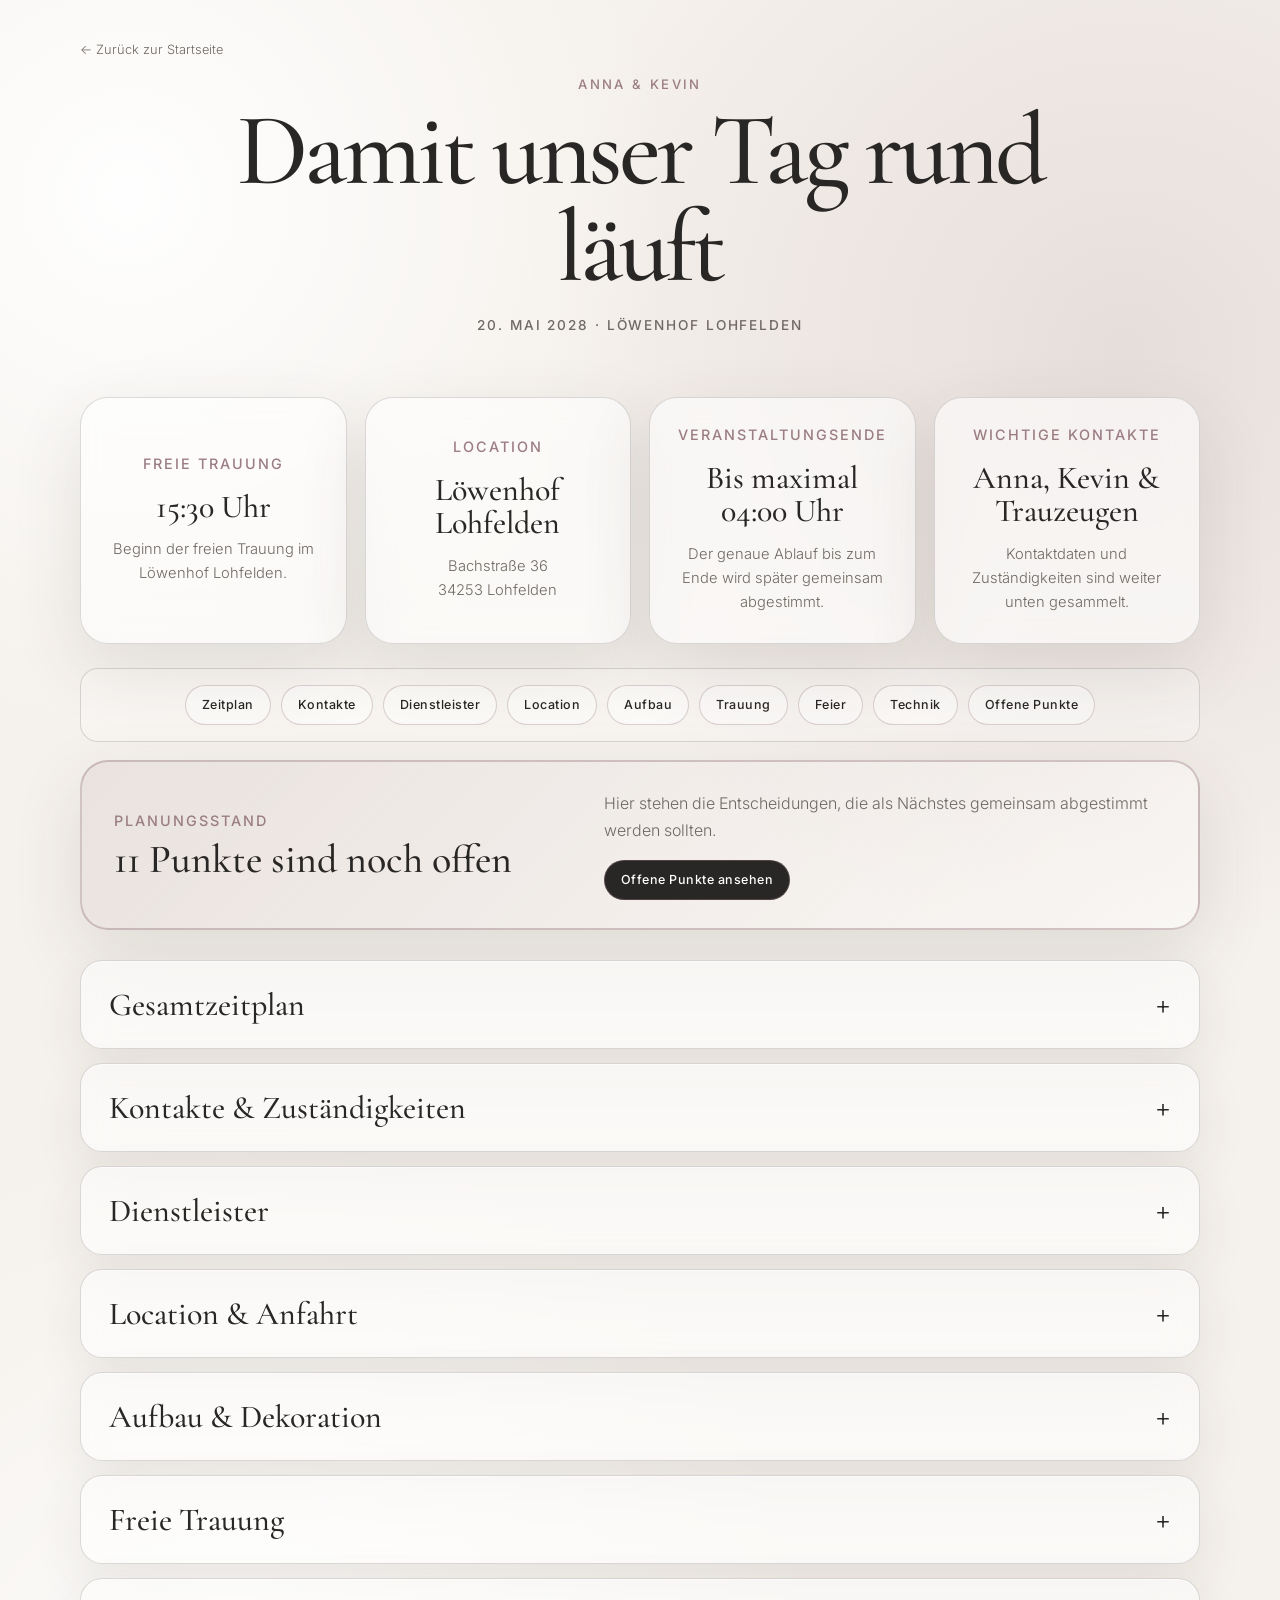
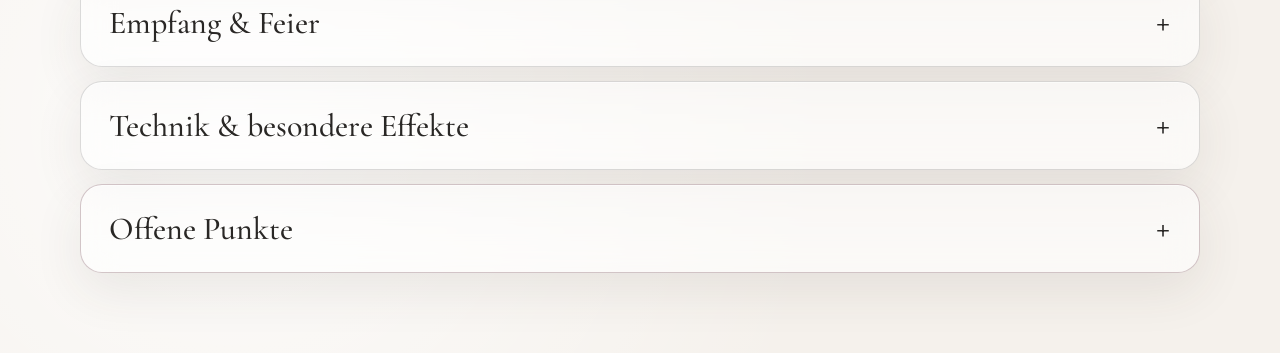
==== commit a843082c: "Polish existing wedding site" ====
--- a/ablauf-7k4m2.html
+++ b/ablauf-7k4m2.html
@@ -8,8 +8,8 @@
   <link rel="preconnect" href="https://fonts.googleapis.com">
   <link rel="preconnect" href="https://fonts.gstatic.com" crossorigin>
   <link href="https://fonts.googleapis.com/css2?family=Cormorant+Garamond:wght@400;500;600&family=Inter:wght@300;400;500&display=swap" rel="stylesheet">
-  <link rel="stylesheet" href="assets/css/style.css?v=8">
-  <link rel="stylesheet" href="assets/css/team.css?v=5">
+  <link rel="stylesheet" href="assets/css/style.css?v=9">
+  <link rel="stylesheet" href="assets/css/team.css?v=6">
 </head>
 <body>
   <main class="team-page">
@@ -217,4 +217,4 @@
     });
   </script>
 </body>
-</html>+</html>
--- a/assets/css/style.css
+++ b/assets/css/style.css
@@ -1,945 +1,395 @@
 :root {
-  --paper: #eee7df;
-  --paper-light: #f8f4ef;
-  --ink: #292522;
-  --muted: #766f69;
-  --rose: #9c7278;
-  --rose-dark: #765159;
-  --sage: #8c9484;
-  --line: rgba(41, 37, 34, .16);
-  --white-line: rgba(255, 255, 255, .18);
-  --serif: "Cormorant Garamond", Georgia, serif;
-  --sans: "Inter", Arial, sans-serif;
-}
-
+  --background: #f5f1ec;
+  --surface: rgba(255,255,255,.58);
+  --surface-hover: rgba(255,255,255,.82);
+  --text: #292725;
+  --muted: #6f6963;
+  --accent: #9b7d84;
+  --line: rgba(41,39,37,.16);
+  --shadow: 0 24px 70px rgba(67,55,49,.12);
+  --radius: 28px;
+}
 * { box-sizing: border-box; }
 html { scroll-behavior: smooth; }
 body {
   margin: 0;
   min-width: 320px;
-  color: var(--ink);
-  background: var(--paper-light);
-  font-family: var(--sans);
+  color: var(--text);
+  background:
+    radial-gradient(circle at top right, rgba(174,146,152,.18), transparent 33%),
+    radial-gradient(circle at bottom left, rgba(255,255,255,.9), transparent 35%),
+    var(--background);
+  font-family: "Inter", sans-serif;
   font-weight: 300;
 }
-body::before {
-  position: fixed;
-  z-index: 20;
-  inset: 0;
-  pointer-events: none;
-  opacity: .12;
-  background-image:
-    radial-gradient(circle at 17% 23%, rgba(41,37,34,.22) 0 .4px, transparent .6px),
-    radial-gradient(circle at 71% 63%, rgba(41,37,34,.18) 0 .35px, transparent .55px);
-  background-size: 7px 9px, 11px 13px;
-  content: "";
-}
-button, input, select, textarea { font: inherit; }
-button, a { -webkit-tap-highlight-color: transparent; }
+button,input,select,textarea { font: inherit; }
 a { color: inherit; }
-h1, h2, h3, p { margin-top: 0; }
-h1, h2, h3 { font-family: var(--serif); font-weight: 500; }
-em, i { font-family: var(--serif); font-weight: 400; }
-.sr-only {
-  position: absolute;
-  width: 1px;
-  height: 1px;
-  padding: 0;
-  margin: -1px;
-  overflow: hidden;
-  clip: rect(0, 0, 0, 0);
-  white-space: nowrap;
-  border: 0;
-}
-.eyebrow {
-  margin-bottom: 16px;
-  color: var(--rose-dark);
-  font-size: .74rem;
-  font-weight: 500;
-  letter-spacing: .2em;
-  line-height: 1.4;
+.landing {
+  min-height: 100svh;
+  display: grid;
+  place-items: center;
+  padding: 48px 20px;
+}
+.hero { width: min(100%, 920px); text-align: center; }
+.hero > .eyebrow {
+  margin: 0 0 18px;
+  color: var(--accent);
+  font-size: clamp(1.15rem, 2vw, 1.35rem);
+  font-weight: 500;
+  letter-spacing: .14em;
   text-transform: uppercase;
 }
-
-/* Landing page */
-.landing-body {
-  overflow-x: hidden;
-  background:
-    radial-gradient(circle at 16% 20%, rgba(255,255,255,.72), transparent 28%),
-    radial-gradient(circle at 84% 76%, rgba(173,139,142,.16), transparent 34%),
-    var(--paper);
-}
-.landing {
-  position: relative;
-  display: grid;
-  min-height: calc(100svh - 48px);
-  place-items: center;
-  overflow: hidden;
-  padding: 70px 24px 56px;
-}
-.landing::before,
-.landing::after {
-  position: absolute;
-  width: 120px;
-  height: 340px;
-  opacity: .36;
-  border: 1px solid rgba(118, 81, 89, .32);
-  border-radius: 50%;
-  content: "";
-}
-.landing::before { top: -160px; left: 8%; transform: rotate(38deg); }
-.landing::after { right: 6%; bottom: -180px; transform: rotate(38deg); }
-.landing-orbit {
-  position: absolute;
-  border: 1px solid rgba(118, 81, 89, .14);
-  border-radius: 50%;
-  pointer-events: none;
-}
-.orbit-one { width: 660px; height: 660px; top: 50%; left: 50%; transform: translate(-50%, -52%); }
-.orbit-two { width: 880px; height: 880px; top: 50%; left: 50%; transform: translate(-50%, -52%); }
-.hero {
-  position: relative;
-  z-index: 1;
-  width: min(100%, 860px);
-  text-align: center;
-}
-.monogram {
-  display: inline-flex;
-  width: 72px;
-  height: 72px;
-  align-items: center;
-  justify-content: center;
-  gap: 2px;
-  margin-bottom: 22px;
-  border: 1px solid rgba(118,81,89,.42);
-  border-radius: 50%;
-  color: var(--rose-dark);
-  font-family: var(--serif);
-  font-size: 1.15rem;
-}
-.monogram i { font-size: .86em; }
-.hero > .eyebrow { margin-bottom: 18px; }
-.hero h1 {
+.login-form .eyebrow {
+  margin: 0 0 14px;
+  color: var(--accent);
+  font-size: .82rem;
+  font-weight: 500;
+  letter-spacing: .18em;
+  text-transform: uppercase;
+}
+h1,h2,h3 {
+  margin: 0;
+  font-family: "Cormorant Garamond", serif;
+  font-weight: 500;
+}
+h1 {
   display: flex;
   justify-content: center;
   align-items: baseline;
-  gap: clamp(10px, 2.4vw, 26px);
-  margin-bottom: 24px;
-  font-size: clamp(4.2rem, 12vw, 8.6rem);
-  line-height: .74;
-  letter-spacing: -.055em;
-}
-.hero h1 .ampersand {
-  color: var(--rose-dark);
-  font-size: .62em;
-  font-style: italic;
-}
+  gap: 14px;
+  color: var(--text);
+  font-size: clamp(3.4rem, 11vw, 7.5rem);
+  line-height: .84;
+  letter-spacing: -.04em;
+}
+h1 span,
+h1 .ampersand { color: var(--text) !important; }
+h1 .ampersand { font-size: .7em; font-style: italic; }
 .date {
+  margin: 24px 0 0;
+  font-size: .8rem;
+  font-weight: 500;
+  letter-spacing: .28em;
+}
+.divider {
+  width: 140px;
+  height: 1px;
+  margin: 28px auto;
+  background: var(--accent);
+}
+.intro {
+  max-width: 760px;
+  margin: 0 auto;
+  color: var(--muted);
+  font-size: clamp(.95rem,2.5vw,1.05rem);
+  line-height: 1.75;
+  text-align: center;
+}
+.intro span { display: block; }
+.countdown {
   display: flex;
   justify-content: center;
-  align-items: center;
-  gap: 12px;
-  margin-bottom: 32px;
-  font-size: .73rem;
-  font-weight: 500;
-  letter-spacing: .24em;
-}
-.date i { width: 20px; height: 1px; background: var(--rose); }
-.intro {
-  max-width: 570px;
-  margin: 0 auto;
+  align-items: baseline;
+  gap: 10px;
+  margin-top: 18px;
+}
+.countdown-number {
+  font-family: "Cormorant Garamond", serif;
+  font-size: 2.4rem;
+  font-weight: 500;
+  line-height: 1;
+}
+.countdown-label {
   color: var(--muted);
-  font-family: var(--serif);
-  font-size: clamp(1.35rem, 3vw, 1.72rem);
-  line-height: 1.4;
-}
-.countdown {
-  display: inline-flex;
-  align-items: center;
-  gap: 14px;
-  margin: 26px 0 30px;
-  color: var(--muted);
-  text-align: left;
-}
-.countdown-number {
-  color: var(--ink);
-  font-family: var(--serif);
-  font-size: 3.15rem;
-  line-height: .8;
-}
-.countdown-copy { display: grid; gap: 2px; font-size: .72rem; letter-spacing: .08em; }
-.countdown-label { color: var(--rose-dark); font-weight: 500; text-transform: uppercase; }
-.guest-entry {
+  font-size: .78rem;
+  font-weight: 500;
+  letter-spacing: .08em;
+  text-transform: uppercase;
+}
+.portal-grid {
   display: grid;
-  width: min(100%, 600px);
-  min-height: 170px;
-  margin: 0 auto;
-  padding: 28px 34px;
+  grid-template-columns: repeat(2,minmax(0,1fr));
+  gap: 18px;
+  margin-top: 38px;
+}
+.portal-card {
+  display: flex;
+  min-height: 245px;
+  flex-direction: column;
+  align-items: flex-start;
+  padding: 28px;
   text-align: left;
   cursor: pointer;
-  border: 1px solid rgba(118,81,89,.26);
-  border-radius: 2px;
-  color: var(--ink);
-  background: rgba(255,255,255,.35);
-  box-shadow: 0 26px 70px rgba(73,52,48,.08);
-  transition: transform .25s ease, background .25s ease, box-shadow .25s ease;
-}
-.guest-entry:hover,
-.guest-entry:focus-visible {
-  transform: translateY(-4px);
-  background: rgba(255,255,255,.58);
-  box-shadow: 0 30px 80px rgba(73,52,48,.13);
-  outline: 2px solid transparent;
-}
-.guest-entry-kicker {
-  color: var(--rose-dark);
-  font-size: .68rem;
-  font-weight: 500;
-  letter-spacing: .18em;
-  text-transform: uppercase;
-}
-.guest-entry-title {
-  align-self: center;
-  font-family: var(--serif);
-  font-size: clamp(1.9rem, 4vw, 2.7rem);
-}
-.guest-entry-action {
-  justify-self: end;
-  font-size: .72rem;
-  font-weight: 500;
-  letter-spacing: .05em;
-}
-.team-entry {
-  margin-top: 22px;
-  padding: 8px;
+  border: 1px solid var(--line);
+  border-radius: var(--radius);
+  background: var(--surface);
+  box-shadow: var(--shadow);
+  backdrop-filter: blur(16px);
+  transition: transform .18s ease, background .18s ease, border-color .18s ease;
+}
+.portal-card:hover,.portal-card:focus-visible {
+  transform: translateY(-5px);
+  border-color: rgba(155,125,132,.5);
+  background: var(--surface-hover);
+  outline: none;
+}
+.portal-title { margin-top: 34px; font-family: "Cormorant Garamond",serif; font-size: 2.4rem; font-weight: 500; }
+.portal-description { max-width: 320px; margin-top: 8px; color: var(--muted); font-size: .9rem; line-height: 1.6; }
+.portal-link { margin-top: auto; padding-top: 26px; font-size: .78rem; font-weight: 500; }
+.login-dialog {
+  width: min(calc(100% - 32px),480px);
+  padding: 0;
   border: 0;
-  border-bottom: 1px solid var(--line);
-  color: var(--muted);
+  border-radius: 28px;
+  background: rgba(250,248,245,.97);
+  box-shadow: 0 30px 100px rgba(30,25,22,.3);
+}
+.login-dialog::backdrop { background: rgba(33,29,27,.44); backdrop-filter: blur(8px); }
+.login-form { position: relative; padding: 38px 30px 30px; }
+.close-button {
+  position: absolute;
+  top: 16px;
+  right: 18px;
+  width: 38px;
+  height: 38px;
+  border: 0;
+  border-radius: 999px;
   background: transparent;
   cursor: pointer;
-  font-size: .7rem;
-}
-.team-entry:hover,
-.team-entry:focus-visible { color: var(--ink); outline: none; border-color: var(--rose); }
-.landing-footer {
-  display: flex;
-  height: 48px;
-  align-items: center;
-  justify-content: center;
-  gap: 8px;
-  border-top: 1px solid var(--line);
-  color: var(--muted);
-  font-size: .64rem;
-  letter-spacing: .14em;
-  text-transform: uppercase;
-}
-
-/* Login */
-.login-dialog {
-  width: min(calc(100% - 32px), 480px);
-  padding: 0;
+  font-size: 1.7rem;
+}
+h2 { font-size: 2.6rem; }
+.dialog-text { margin: 12px 0 28px; color: var(--muted); font-size: .92rem; line-height: 1.6; }
+label { display: block; margin-bottom: 8px; font-size: .78rem; font-weight: 500; }
+input,select,textarea {
+  width: 100%;
+  padding: 0 16px;
+  border: 1px solid var(--line);
+  border-radius: 14px;
+  color: var(--text);
+  background: rgba(255,255,255,.76);
+  outline: none;
+}
+input,select { height: 54px; }
+textarea { padding-top: 14px; resize: vertical; }
+input:focus,select:focus,textarea:focus { border-color: var(--accent); box-shadow: 0 0 0 3px rgba(155,125,132,.12); }
+.form-message { min-height: 20px; margin: 8px 0; color: var(--accent); font-size: .8rem; }
+.submit-button {
+  width: 100%;
+  height: 54px;
   border: 0;
-  border-radius: 2px;
-  color: var(--ink);
-  background: var(--paper-light);
-  box-shadow: 0 38px 120px rgba(25,21,19,.35);
-}
-.login-dialog::backdrop { background: rgba(35,28,26,.58); backdrop-filter: blur(8px); }
-.login-form { position: relative; padding: 50px 42px 40px; }
-.close-button {
+  border-radius: 14px;
+  color: white;
+  background: var(--text);
+  cursor: pointer;
+  font-weight: 500;
+}
+
+/* Gästeseite */
+.guest-page { width: min(100% - 32px, 1120px); margin: 0 auto; padding: 34px 0 80px; }
+.guest-hero { position: relative; padding: 42px 0 36px; text-align: center; }
+.back-link { position: absolute; left: 0; top: 8px; color: var(--muted); font-size: .8rem; text-decoration: none; }
+.back-link:hover { color: var(--text); }
+.guest-kicker { margin: 0 0 10px; color: var(--accent); font-size: .82rem; font-weight: 500; letter-spacing: .18em; text-transform: uppercase; }
+.guest-title { display: block; font-size: clamp(3.4rem, 8vw, 6.8rem); line-height: .95; }
+.guest-subtitle { margin: 20px 0 0; color: var(--muted); font-size: .85rem; font-weight: 500; letter-spacing: .14em; text-transform: uppercase; }
+.info-grid { display: grid; grid-template-columns: repeat(3,minmax(0,1fr)); gap: 18px; margin-top: 28px; }
+.info-card,.unplugged-banner,.accordion-list > details { border: 1px solid var(--line); background: var(--surface); box-shadow: var(--shadow); backdrop-filter: blur(16px); }
+.info-card { min-height: 250px; padding: 28px; border-radius: var(--radius); }
+.info-label { color: var(--accent); font-size: .72rem; font-weight: 500; letter-spacing: .14em; text-transform: uppercase; }
+.info-card h2 { margin-top: 18px; font-size: 2rem; line-height: 1.05; }
+.info-card p { margin: 14px 0 0; color: var(--muted); font-size: .92rem; line-height: 1.65; }
+.info-card strong,.accordion-content strong { color: var(--text); }
+.info-note { padding-top: 14px; border-top: 1px solid var(--line); }
+.unplugged-banner { display: grid; grid-template-columns: .75fr 1.75fr; gap: 30px; align-items: center; margin-top: 18px; padding: 28px 32px; border-radius: var(--radius); }
+.unplugged-banner h2 { margin-top: 8px; font-size: 2.5rem; }
+.unplugged-banner p { margin: 0; color: var(--muted); line-height: 1.7; }
+.accordion-list { display: grid; gap: 14px; margin-top: 30px; }
+.accordion-list > details { border-radius: 22px; overflow: hidden; }
+.accordion-list > details > summary { display: flex; justify-content: space-between; align-items: center; padding: 24px 28px; cursor: pointer; list-style: none; font-family: "Cormorant Garamond",serif; font-size: 2rem; font-weight: 500; }
+.accordion-list > details > summary::-webkit-details-marker,.faq-list details > summary::-webkit-details-marker { display: none; }
+.summary-icon { font-family: "Inter",sans-serif; font-size: 1.6rem; font-weight: 300; transition: transform .2s ease; }
+.accordion-list > details[open] > summary .summary-icon { transform: rotate(45deg); }
+.accordion-content { padding: 0 28px 30px; color: var(--muted); line-height: 1.75; }
+.accordion-content h3 { color: var(--text); font-size: 2rem; }
+.location-block { display: grid; grid-template-columns: .9fr 1.4fr; gap: 26px; align-items: stretch; }
+.location-block + .location-block { margin-top: 34px; padding-top: 34px; border-top: 1px solid var(--line); }
+.map-frame { width: 100%; min-height: 330px; border: 0; border-radius: 18px; }
+.button-row { display: flex; flex-wrap: wrap; gap: 10px; margin-top: 18px; }
+.text-button { display: inline-flex; min-height: 44px; align-items: center; justify-content: center; padding: 0 18px; border-radius: 12px; background: var(--text); color: #fff; text-decoration: none; font-size: .82rem; font-weight: 500; }
+.text-button.secondary { border: 1px solid var(--line); background: transparent; color: var(--text); }
+.guest-form { margin-top: 24px; padding: 24px; border: 1px solid var(--line); border-radius: 18px; background: rgba(255,255,255,.34); }
+.form-grid { display: grid; grid-template-columns: repeat(2,minmax(0,1fr)); gap: 18px; }
+.form-grid label { margin: 0; color: var(--text); }
+.full-width { grid-column: 1/-1; }
+.form-submit { width: auto; min-width: 220px; margin-top: 20px; padding: 0 24px; }
+.form-status { margin: 12px 0 0; font-size: .78rem; }
+.contact-grid { display: grid; grid-template-columns: repeat(2,minmax(0,1fr)); gap: 16px; margin-bottom: 22px; }
+.contact-card { padding: 22px; border: 1px solid var(--line); border-radius: 16px; background: rgba(255,255,255,.36); }
+.contact-card h3 { margin-top: 8px; }
+.faq-list { display: grid; gap: 10px; }
+.faq-list details { border: 1px solid var(--line); border-radius: 14px; background: rgba(255,255,255,.3); overflow: hidden; }
+.faq-list details > summary { padding: 16px 18px; cursor: pointer; list-style: none; color: var(--text); font-weight: 500; }
+.faq-list details > div { padding: 0 18px 18px; }
+.faq-list p { margin: 10px 0 0; }
+
+@media (max-width:900px) {
+  .info-grid { grid-template-columns: 1fr; }
+  .info-card { min-height: 0; }
+  .unplugged-banner,.location-block { grid-template-columns: 1fr; }
+}
+@media (max-width:680px) {
+  .landing { align-items: start; padding-top: 76px; }
+  h1 { flex-wrap: wrap; gap: 7px; }
+  .countdown { flex-direction: column; align-items: center; gap: 4px; }
+  .portal-grid { grid-template-columns: 1fr; margin-top: 36px; }
+  .portal-card { min-height: 205px; }
+  .guest-page { width: min(100% - 22px,1120px); padding-top: 20px; }
+  .guest-hero { padding-top: 50px; }
+  .back-link { top: 0; }
+  .guest-subtitle { line-height: 1.6; }
+  .unplugged-banner { padding: 24px; }
+  .accordion-list > details > summary { padding: 20px; font-size: 1.65rem; }
+  .accordion-content { padding: 0 20px 24px; }
+  .form-grid,.contact-grid { grid-template-columns: 1fr; }
+  .full-width { grid-column: auto; }
+  .form-submit { width: 100%; }
+  .map-frame { min-height: 260px; }
+}
+
+/* Behutsamer visueller Feinschliff */
+body {
+  background:
+    radial-gradient(circle at 10% 10%, rgba(255,255,255,.96), transparent 26%),
+    radial-gradient(circle at 88% 18%, rgba(174,146,152,.2), transparent 31%),
+    radial-gradient(circle at 18% 88%, rgba(255,255,255,.8), transparent 30%),
+    var(--background);
+}
+
+.hero {
+  position: relative;
+}
+
+.hero::before {
   position: absolute;
-  top: 14px;
-  right: 17px;
-  width: 40px;
-  height: 40px;
-  border: 0;
-  color: var(--muted);
-  background: transparent;
-  cursor: pointer;
-  font-family: var(--serif);
-  font-size: 1.8rem;
-}
-.dialog-eyebrow {
-  margin-bottom: 12px;
-  color: var(--rose-dark);
-  font-size: .67rem;
-  font-weight: 500;
-  letter-spacing: .18em;
-  text-transform: uppercase;
-}
-.login-form h2 { margin-bottom: 12px; font-size: 2.8rem; line-height: 1; }
-.dialog-text { margin-bottom: 28px; color: var(--muted); font-size: .88rem; line-height: 1.65; }
-.login-form label { display: block; margin-bottom: 8px; font-size: .72rem; font-weight: 500; }
-input, select, textarea {
-  width: 100%;
-  border: 1px solid var(--line);
-  border-radius: 1px;
-  color: var(--ink);
-  background: rgba(255,255,255,.68);
-  outline: none;
-}
-input, select { height: 54px; padding: 0 15px; }
-textarea { padding: 14px 15px; resize: vertical; }
-input:focus, select:focus, textarea:focus {
-  border-color: var(--rose);
-  box-shadow: 0 0 0 3px rgba(156,114,120,.12);
-}
-.form-message { min-height: 20px; margin: 8px 0; color: var(--rose-dark); font-size: .75rem; }
-.submit-button {
-  min-height: 54px;
-  padding: 0 28px;
-  border: 1px solid var(--ink);
-  border-radius: 1px;
-  color: #fff;
-  background: var(--ink);
-  cursor: pointer;
-  font-size: .76rem;
-  font-weight: 500;
-  letter-spacing: .05em;
-  transition: background .2s ease, color .2s ease;
-}
-.submit-button:hover,
-.submit-button:focus-visible { color: var(--ink); background: transparent; outline: none; }
-.login-form .submit-button { width: 100%; }
-
-/* Shared guest layout */
-.site-header {
-  position: sticky;
-  z-index: 10;
-  top: 0;
-  display: grid;
-  grid-template-columns: 1fr auto 1fr;
-  height: 76px;
-  align-items: center;
-  padding: 0 clamp(20px, 4vw, 64px);
-  border-bottom: 1px solid var(--line);
-  background: rgba(248,244,239,.9);
-  backdrop-filter: blur(16px);
-}
-.brand {
-  display: inline-flex;
-  width: 44px;
-  height: 44px;
-  align-items: center;
-  justify-content: center;
-  gap: 1px;
-  border: 1px solid var(--line);
+  z-index: -1;
+  top: 4%;
+  left: 50%;
+  width: min(72vw, 620px);
+  aspect-ratio: 1;
+  transform: translateX(-50%);
+  border: 1px solid rgba(155,125,132,.11);
   border-radius: 50%;
-  font-family: var(--serif);
-  font-size: .8rem;
-  text-decoration: none;
-}
-.brand i { font-size: .8em; }
-.desktop-nav { display: flex; align-items: center; gap: 30px; }
-.desktop-nav a,
-.header-rsvp {
-  font-size: .68rem;
-  font-weight: 500;
-  letter-spacing: .08em;
-  text-decoration: none;
-  text-transform: uppercase;
-}
-.desktop-nav a { color: var(--muted); }
-.desktop-nav a:hover { color: var(--ink); }
-.header-rsvp { justify-self: end; padding-bottom: 4px; border-bottom: 1px solid var(--rose); }
-.guest-hero {
-  display: grid;
-  min-height: calc(100svh - 76px);
-  place-content: center;
-  padding: 90px 24px;
-  text-align: center;
-  background:
-    radial-gradient(circle at 25% 20%, rgba(255,255,255,.9), transparent 30%),
-    radial-gradient(circle at 76% 80%, rgba(156,114,120,.12), transparent 32%),
-    var(--paper);
-}
-.guest-hero h1 {
-  margin-bottom: 30px;
-  font-size: clamp(4.2rem, 10vw, 8.5rem);
-  line-height: .78;
-  letter-spacing: -.055em;
-}
-.guest-hero h1 em { color: var(--rose-dark); }
-.guest-lead {
-  max-width: 590px;
-  margin: 0 auto;
-  color: var(--muted);
-  font-family: var(--serif);
-  font-size: clamp(1.35rem, 2.5vw, 1.7rem);
-  line-height: 1.45;
-}
-.hero-scroll {
-  display: grid;
-  justify-items: center;
-  gap: 9px;
-  margin-top: 70px;
-  color: var(--muted);
-  font-size: .6rem;
-  font-weight: 500;
-  letter-spacing: .18em;
-  text-transform: uppercase;
-}
-.hero-scroll span { width: 1px; height: 42px; background: var(--rose); }
-.essentials,
-.day-section,
-.details-section,
-.faq-section {
-  padding: clamp(80px, 10vw, 140px) clamp(22px, 6vw, 96px);
-}
-.section-heading {
-  display: grid;
-  grid-template-columns: 60px 1fr;
-  gap: 24px;
-  width: min(100%, 1180px);
-  margin: 0 auto 60px;
-}
-.section-number {
-  padding-top: 7px;
-  color: var(--rose-dark);
-  font-family: var(--serif);
-  font-size: 1rem;
-}
-.section-heading .eyebrow { margin-bottom: 10px; }
-.section-heading h2 {
-  margin-bottom: 0;
-  font-size: clamp(3rem, 6vw, 5.7rem);
-  line-height: .9;
-  letter-spacing: -.035em;
-}
-.essential-grid {
-  display: grid;
-  grid-template-columns: repeat(3, 1fr);
-  width: min(100%, 1180px);
-  margin: 0 auto;
-  border-top: 1px solid var(--line);
-}
-.essential-grid article {
-  min-height: 330px;
-  padding: 36px clamp(24px, 3vw, 44px);
-  border-right: 1px solid var(--line);
-}
-.essential-grid article:last-child { border-right: 0; }
-.essential-label {
-  color: var(--rose-dark);
-  font-size: .66rem;
-  font-weight: 500;
-  letter-spacing: .18em;
-  text-transform: uppercase;
-}
-.essential-grid h3 {
-  margin: 76px 0 20px;
-  font-size: clamp(2.1rem, 3.4vw, 3.25rem);
-  line-height: .95;
-}
-.essential-grid p { margin: 0; color: var(--muted); font-size: .84rem; line-height: 1.7; }
-
-/* Unplugged */
-.unplugged {
+  content: "";
+  pointer-events: none;
+}
+
+.countdown {
+  padding: 9px 16px;
+  border: 1px solid rgba(155,125,132,.2);
+  border-radius: 999px;
+  background: rgba(255,255,255,.28);
+}
+
+.portal-card,
+.info-card,
+.unplugged-banner,
+.accordion-list > details {
+  box-shadow:
+    0 18px 50px rgba(67,55,49,.09),
+    inset 0 1px 0 rgba(255,255,255,.5);
+}
+
+.portal-card {
   position: relative;
   overflow: hidden;
-  padding: clamp(90px, 12vw, 170px) clamp(24px, 8vw, 120px);
-  color: #f8f3ed;
-  background: #292421;
-  text-align: center;
-}
-.unplugged::before {
+}
+
+.portal-card::before {
   position: absolute;
-  inset: 22px;
-  pointer-events: none;
-  border: 1px solid var(--white-line);
+  top: 0;
+  right: 28px;
+  left: 28px;
+  height: 2px;
+  transform: scaleX(0);
+  transform-origin: left;
+  background: var(--accent);
   content: "";
-}
-.unplugged-mark {
-  position: absolute;
-  top: -110px;
-  left: 50%;
-  transform: translateX(-50%);
-  color: rgba(255,255,255,.035);
-  font-family: var(--serif);
-  font-size: 34rem;
-  line-height: 1;
-}
-.unplugged > *:not(.unplugged-mark) { position: relative; }
-.unplugged .eyebrow { color: #cbaeb2; }
-.unplugged h2 {
-  margin-bottom: 34px;
-  font-size: clamp(3.5rem, 8vw, 7.5rem);
-  line-height: .84;
-  letter-spacing: -.04em;
-}
-.unplugged h2 em { color: #d1b4b8; }
-.unplugged-statement {
-  max-width: 780px;
-  margin: 0 auto 54px;
-  color: #fff;
-  font-size: clamp(1.15rem, 2.5vw, 1.55rem);
-  font-weight: 400;
-  line-height: 1.55;
-}
-.unplugged-explanation {
-  display: grid;
-  grid-template-columns: repeat(2, 1fr);
-  gap: 60px;
-  max-width: 880px;
-  margin: 0 auto;
-  padding-top: 34px;
-  border-top: 1px solid var(--white-line);
-  color: rgba(255,255,255,.68);
-  text-align: left;
-}
-.unplugged-explanation p { margin: 0; font-size: .82rem; line-height: 1.8; }
-
-/* Guest timeline */
-.day-section { background: var(--paper); }
-.guest-timeline { width: min(100%, 1020px); margin: 0 auto; }
-.guest-timeline article {
-  display: grid;
-  grid-template-columns: 150px 1fr;
-  gap: 56px;
-  padding: 36px 0;
-  border-top: 1px solid var(--line);
-}
-.guest-timeline article:last-child { border-bottom: 1px solid var(--line); }
-.guest-timeline time {
-  color: var(--rose-dark);
-  font-family: var(--serif);
-  font-size: 2rem;
-}
-.guest-timeline article > div > span {
-  color: var(--rose-dark);
-  font-size: .64rem;
-  font-weight: 500;
-  letter-spacing: .18em;
-  text-transform: uppercase;
-}
-.guest-timeline h3 { margin: 8px 0 9px; font-size: clamp(1.9rem, 3vw, 2.7rem); line-height: 1; }
-.guest-timeline p { max-width: 600px; margin: 0; color: var(--muted); font-size: .84rem; line-height: 1.7; }
-.guest-timeline .timeline-focus {
-  margin: 0 -30px;
-  padding: 40px 30px;
-  border-color: transparent;
-  color: #fff;
-  background: var(--rose-dark);
-}
-.guest-timeline .timeline-focus time,
-.guest-timeline .timeline-focus div > span { color: #e5cdd0; }
-.guest-timeline .timeline-focus p { color: rgba(255,255,255,.76); }
-.soft-note {
-  margin: 36px auto 0;
-  color: var(--muted);
-  font-family: var(--serif);
-  font-size: 1.35rem;
-  text-align: center;
-}
-
-/* Details */
-.details-section { background: var(--paper-light); }
-.editorial-accordion {
-  width: min(100%, 1180px);
-  margin: 0 auto;
-  border-top: 1px solid var(--line);
-}
-.editorial-accordion > details { border-bottom: 1px solid var(--line); scroll-margin-top: 90px; }
-.editorial-accordion summary,
-.faq-list summary,
-.team-accordion summary {
-  cursor: pointer;
-  list-style: none;
-}
-.editorial-accordion summary::-webkit-details-marker,
-.faq-list summary::-webkit-details-marker,
-.team-accordion summary::-webkit-details-marker { display: none; }
-.editorial-accordion summary {
-  display: grid;
-  grid-template-columns: 60px 1fr 40px;
-  gap: 24px;
-  align-items: center;
-  padding: 30px 0;
-}
-.editorial-accordion summary span { color: var(--rose-dark); font-family: var(--serif); }
-.editorial-accordion summary strong { font-family: var(--serif); font-size: clamp(1.9rem, 3vw, 2.75rem); font-weight: 500; }
-.editorial-accordion summary i,
-.faq-list summary i,
-.team-accordion summary i { justify-self: end; font-family: var(--sans); font-size: 1.4rem; font-style: normal; font-weight: 300; }
-.detail-content {
-  display: grid;
-  grid-template-columns: .8fr 1.2fr;
-  gap: 64px;
-  padding: 16px 0 54px 84px;
-}
-.detail-content.single { grid-template-columns: 1fr; }
-.detail-copy h3 { margin-bottom: 14px; font-size: 2.4rem; line-height: 1; }
-.detail-copy p,
-.detail-content > p { max-width: 620px; color: var(--muted); font-size: .84rem; line-height: 1.75; }
-.map-frame { width: 100%; min-height: 320px; border: 0; filter: grayscale(.25) saturate(.7); }
-.text-link {
-  display: inline-block;
-  margin-top: 12px;
-  padding-bottom: 4px;
-  border-bottom: 1px solid var(--rose);
-  font-size: .72rem;
-  font-weight: 500;
-  text-decoration: none;
-}
-.link-row { display: flex; flex-wrap: wrap; gap: 28px; }
-.contact-pair { display: grid; grid-template-columns: repeat(2, 1fr); gap: 20px; }
-.contact-pair article { padding: 25px; border: 1px solid var(--line); }
-.contact-pair span { color: var(--rose-dark); font-size: .65rem; font-weight: 500; letter-spacing: .13em; text-transform: uppercase; }
-.contact-pair h3 { margin: 14px 0 0; font-size: 2rem; }
-
-/* RSVP */
-.rsvp-section {
-  display: grid;
-  grid-template-columns: .72fr 1.28fr;
-  gap: clamp(50px, 7vw, 110px);
-  padding: clamp(90px, 11vw, 150px) clamp(22px, 7vw, 110px);
-  color: #f7f1eb;
-  background: var(--rose-dark);
-  scroll-margin-top: 76px;
-}
-.rsvp-intro { position: sticky; top: 125px; align-self: start; }
-.rsvp-intro .eyebrow { color: #e0c5c8; }
-.rsvp-intro h2 { margin-bottom: 26px; font-size: clamp(3.5rem, 7vw, 6.2rem); line-height: .85; }
-.rsvp-intro > p:last-child { max-width: 410px; color: rgba(255,255,255,.72); line-height: 1.75; }
-.rsvp-intro strong { color: #fff; font-weight: 500; }
-.rsvp-form { border-top: 1px solid var(--white-line); }
-.form-section {
-  display: grid;
-  grid-template-columns: 48px 1fr;
-  gap: 24px;
-  padding: 38px 0 46px;
-  border-bottom: 1px solid var(--white-line);
-}
-.form-step { color: #e0c5c8; font-family: var(--serif); }
-.form-fields { display: grid; gap: 22px; }
-.form-fields h3 { margin-bottom: 8px; font-size: 2.25rem; }
-.form-fields label { display: grid; gap: 8px; color: rgba(255,255,255,.84); font-size: .72rem; font-weight: 400; }
-.form-fields label small { color: rgba(255,255,255,.5); font-size: .65rem; }
-.form-fields input,
-.form-fields select,
-.form-fields textarea {
-  border-color: rgba(255,255,255,.23);
-  color: #fff;
-  background: rgba(255,255,255,.07);
-}
-.form-fields input:focus,
-.form-fields select:focus,
-.form-fields textarea:focus { border-color: rgba(255,255,255,.65); box-shadow: 0 0 0 3px rgba(255,255,255,.08); }
-.form-fields select option { color: var(--ink); }
-.choice-group { display: grid; grid-template-columns: repeat(2, 1fr); gap: 12px; margin: 0; padding: 0; border: 0; }
-.choice-group label { display: block; cursor: pointer; }
-.choice-group input { position: absolute; opacity: 0; pointer-events: none; }
-.choice-group span {
-  display: flex;
-  min-height: 54px;
-  align-items: center;
-  justify-content: center;
-  padding: 10px;
-  border: 1px solid rgba(255,255,255,.23);
-  color: rgba(255,255,255,.75);
-  transition: border-color .2s ease, background .2s ease;
-}
-.choice-group input:checked + span { border-color: #fff; color: var(--rose-dark); background: #fff; }
-.choice-group input:focus-visible + span { outline: 2px solid #fff; outline-offset: 3px; }
-.rsvp-submit { display: flex; align-items: center; gap: 28px; padding-top: 32px; }
-.rsvp-submit .form-status { flex: 1; margin: 0; color: rgba(255,255,255,.58); font-size: .7rem; line-height: 1.6; }
-.rsvp-submit .form-status.is-success { color: #fff; }
-.rsvp-submit .submit-button { flex: 0 0 auto; border-color: #fff; color: var(--rose-dark); background: #fff; }
-.rsvp-submit .submit-button:hover { color: #fff; background: transparent; }
-
-/* FAQ/footer */
-.faq-section { background: var(--paper); }
-.faq-list { width: min(100%, 980px); margin: 0 auto; border-top: 1px solid var(--line); }
-.faq-list details { border-bottom: 1px solid var(--line); }
-.faq-list summary { display: grid; grid-template-columns: 1fr 30px; gap: 20px; align-items: center; padding: 25px 0; }
-.faq-list summary strong { font-family: var(--serif); font-size: clamp(1.5rem, 2.5vw, 2rem); font-weight: 500; }
-.faq-list details > div { max-width: 700px; padding: 0 0 28px; color: var(--muted); font-size: .85rem; line-height: 1.8; }
-.faq-list p { margin: 0; }
-.guest-footer {
-  display: grid;
-  min-height: 390px;
-  place-content: center;
-  color: #fff;
-  background: var(--ink);
-  text-align: center;
-}
-.guest-footer p { margin-bottom: 12px; color: rgba(255,255,255,.58); font-size: .72rem; letter-spacing: .14em; text-transform: uppercase; }
-.guest-footer strong { font-family: var(--serif); font-size: clamp(3.2rem, 7vw, 5.5rem); font-weight: 500; line-height: .9; }
-.guest-footer strong i { color: #d0b3b7; }
-.guest-footer > span { margin-top: 24px; color: rgba(255,255,255,.58); font-size: .65rem; letter-spacing: .18em; text-transform: uppercase; }
-
-/* Team */
-.team-body { color: #eae3dc; background: #24211f; }
-.team-body::before { opacity: .08; }
-.team-header {
-  position: sticky;
-  z-index: 10;
-  top: 0;
-  display: grid;
-  grid-template-columns: 1fr auto 1fr;
-  height: 80px;
-  align-items: center;
-  padding: 0 clamp(20px, 4vw, 62px);
-  border-bottom: 1px solid var(--white-line);
-  background: rgba(36,33,31,.92);
-  backdrop-filter: blur(16px);
-}
-.brand-light { border-color: var(--white-line); }
-.team-header > div { display: grid; justify-items: center; gap: 3px; }
-.team-header > div span { color: #b7aba3; font-size: .58rem; letter-spacing: .17em; text-transform: uppercase; }
-.team-header > div strong { font-family: var(--serif); font-size: 1.2rem; font-weight: 500; }
-.team-header > a:last-child { justify-self: end; font-size: .68rem; text-decoration: none; }
-.team-header > a b {
-  display: inline-grid;
-  width: 26px;
-  height: 26px;
-  margin-left: 8px;
-  place-items: center;
-  border-radius: 50%;
-  color: var(--ink);
-  background: #d4b6ba;
-  font-size: .62rem;
-}
-.team-main { width: min(100% - 44px, 1280px); margin: 0 auto; }
-.team-intro {
-  display: grid;
-  grid-template-columns: 1.15fr .55fr;
-  gap: 90px;
-  align-items: end;
-  padding: clamp(85px, 11vw, 150px) 0 90px;
-}
-.team-intro .eyebrow,
-.team-section-heading .eyebrow { color: #d0adb2; }
-.team-intro h1 { margin: 0; font-size: clamp(4rem, 8vw, 7rem); line-height: .8; letter-spacing: -.04em; }
-.team-intro h1 em { color: #d0adb2; }
-.team-intro > p { margin: 0; color: #aaa09a; font-size: .84rem; line-height: 1.8; }
-.team-nav {
-  display: flex;
-  overflow-x: auto;
-  border-top: 1px solid var(--white-line);
-  border-bottom: 1px solid var(--white-line);
-  scrollbar-width: none;
-}
-.team-nav::-webkit-scrollbar { display: none; }
-.team-nav a {
-  flex: 1 0 auto;
-  padding: 20px;
-  border-right: 1px solid var(--white-line);
-  color: #b7ada7;
-  font-size: .65rem;
-  font-weight: 500;
-  letter-spacing: .08em;
-  text-align: center;
-  text-decoration: none;
-  text-transform: uppercase;
-}
-.team-nav a:last-child { border-right: 0; }
-.team-nav a:hover { color: #fff; background: rgba(255,255,255,.035); }
-.team-status {
-  display: grid;
-  grid-template-columns: repeat(4, 1fr);
-  margin-top: 36px;
-  border: 1px solid var(--white-line);
-}
-.team-status article { display: grid; min-height: 180px; align-content: space-between; padding: 24px; border-right: 1px solid var(--white-line); }
-.team-status article:last-child { border: 0; }
-.team-status span { color: #b9aea7; font-size: .62rem; letter-spacing: .15em; text-transform: uppercase; }
-.team-status strong { align-self: end; font-family: var(--serif); font-size: 2.25rem; font-weight: 500; }
-.team-status small { color: #9d938d; font-size: .66rem; }
-.open-section,
-.schedule-section,
-.roles-section,
-.contacts-section,
-.team-details { padding: 110px 0 20px; scroll-margin-top: 90px; }
-.team-section-heading {
-  display: grid;
-  grid-template-columns: 1fr 330px;
-  gap: 60px;
-  align-items: end;
-  margin-bottom: 50px;
-}
-.team-section-heading .eyebrow { margin-bottom: 10px; }
-.team-section-heading h2 { margin: 0; font-size: clamp(3rem, 5vw, 5rem); line-height: .85; }
-.team-section-heading > p { margin: 0; color: #9e948e; font-size: .76rem; line-height: 1.7; }
-.open-grid { display: grid; grid-template-columns: repeat(3, 1fr); gap: 14px; }
-.open-grid article {
-  display: flex;
-  min-height: 260px;
-  flex-direction: column;
-  padding: 25px;
-  border: 1px solid var(--white-line);
-  background: rgba(255,255,255,.025);
-}
-.open-grid .priority-high { border-top: 3px solid #d0adb2; background: rgba(208,173,178,.06); }
-.status-pill {
-  align-self: flex-start;
-  padding: 6px 9px;
-  border: 1px solid var(--white-line);
-  border-radius: 999px;
-  color: #c9bab2;
-  font-size: .56rem;
-  font-weight: 500;
-  letter-spacing: .11em;
-  text-transform: uppercase;
-}
-.open-grid h3 { margin: 32px 0 10px; font-size: 2rem; line-height: 1; }
-.open-grid p { margin-bottom: 24px; color: #aba19a; font-size: .74rem; line-height: 1.7; }
-.open-grid small { margin-top: auto; color: #d0adb2; font-size: .62rem; }
-.team-schedule { border-top: 1px solid var(--white-line); }
-.team-schedule article {
-  display: grid;
-  grid-template-columns: 125px 1fr 90px;
-  gap: 35px;
-  align-items: center;
-  min-height: 150px;
-  padding: 24px;
-  border-bottom: 1px solid var(--white-line);
-}
-.team-schedule time { color: #d0adb2; font-family: var(--serif); font-size: 1.8rem; }
-.team-schedule div > span { color: #b7aba4; font-size: .58rem; font-weight: 500; letter-spacing: .15em; text-transform: uppercase; }
-.team-schedule h3 { margin: 6px 0 5px; font-size: 1.85rem; }
-.team-schedule p { margin: 0; color: #9e948e; font-size: .72rem; line-height: 1.6; }
-.team-schedule article > b {
-  justify-self: end;
-  padding: 6px 9px;
-  border: 1px solid rgba(208,173,178,.34);
-  border-radius: 999px;
-  color: #d0adb2;
-  font-size: .55rem;
-  font-weight: 500;
-  text-transform: uppercase;
-}
-.team-schedule article > b.confirmed { border-color: rgba(160,179,151,.35); color: #a7b99f; }
-.team-schedule .schedule-highlight { margin: 0 -15px; padding-right: 39px; padding-left: 39px; border: 0; background: #6f4c53; }
-.schedule-highlight p { color: rgba(255,255,255,.65); }
-.schedule-highlight time,
-.schedule-highlight div > span,
-.schedule-highlight article > b { color: #ead7d9; }
-.role-table { border-top: 1px solid var(--white-line); }
-.role-row {
-  display: grid;
-  grid-template-columns: 180px 1fr 100px;
-  gap: 25px;
-  align-items: center;
-  padding: 22px 12px;
-  border-bottom: 1px solid var(--white-line);
-  color: #a99f98;
-  font-size: .74rem;
-}
-.role-row strong { color: #fff; font-family: var(--serif); font-size: 1.5rem; font-weight: 500; }
-.role-row b { justify-self: end; color: #d0adb2; font-size: .58rem; font-weight: 500; text-transform: uppercase; }
-.role-head { color: #d0adb2; font-size: .58rem; letter-spacing: .14em; text-transform: uppercase; }
-.team-contact-grid { display: grid; grid-template-columns: repeat(3, 1fr); gap: 14px; }
-.team-contact-grid article { min-height: 210px; padding: 25px; border: 1px solid var(--white-line); }
-.team-contact-grid span { color: #d0adb2; font-size: .58rem; font-weight: 500; letter-spacing: .14em; text-transform: uppercase; }
-.team-contact-grid h3 { margin: 48px 0 8px; font-size: 2rem; }
-.team-contact-grid p,
-.team-contact-grid a { color: #a99f98; font-size: .7rem; line-height: 1.6; }
-.team-accordion { border-top: 1px solid var(--white-line); }
-.team-accordion > details { border-bottom: 1px solid var(--white-line); }
-.team-accordion summary { display: grid; grid-template-columns: 1fr 30px; align-items: center; padding: 26px 0; }
-.team-accordion summary strong { font-family: var(--serif); font-size: 2rem; font-weight: 500; }
-.team-detail-grid { display: grid; grid-template-columns: repeat(2, 1fr); gap: 12px; padding: 0 0 36px; }
-.team-detail-grid p { display: grid; gap: 8px; margin: 0; padding: 20px; border: 1px solid var(--white-line); }
-.team-detail-grid b { color: #d0adb2; font-size: .6rem; font-weight: 500; letter-spacing: .12em; text-transform: uppercase; }
-.team-detail-grid span { color: #aaa09a; font-size: .72rem; line-height: 1.65; }
-.team-footer {
-  display: flex;
-  width: min(100% - 44px, 1280px);
-  min-height: 180px;
-  align-items: center;
-  justify-content: space-between;
-  margin: 100px auto 0;
-  border-top: 1px solid var(--white-line);
-  color: #9e948e;
-  font-size: .65rem;
-}
-.team-footer strong { color: #fff; font-family: var(--serif); font-size: 1.4rem; font-weight: 500; }
-
-@media (max-width: 980px) {
-  .essential-grid { grid-template-columns: 1fr; }
-  .essential-grid article { min-height: 0; border-right: 0; border-bottom: 1px solid var(--line); }
-  .essential-grid h3 { margin-top: 38px; }
-  .detail-content { grid-template-columns: 1fr; padding-left: 0; }
-  .rsvp-section { grid-template-columns: 1fr; }
-  .rsvp-intro { position: static; }
-  .team-intro { grid-template-columns: 1fr; gap: 40px; }
-  .team-status { grid-template-columns: repeat(2, 1fr); }
-  .team-status article:nth-child(2) { border-right: 0; }
-  .team-status article:nth-child(-n+2) { border-bottom: 1px solid var(--white-line); }
-  .open-grid, .team-contact-grid { grid-template-columns: repeat(2, 1fr); }
-}
-
-@media (max-width: 700px) {
-  .landing { min-height: calc(100svh - 42px); padding: 46px 17px 34px; }
-  .orbit-one { width: 500px; height: 500px; }
-  .orbit-two { display: none; }
-  .monogram { width: 58px; height: 58px; margin-bottom: 18px; }
-  .hero h1 { flex-wrap: wrap; gap: 3px 8px; margin-bottom: 20px; font-size: clamp(3.7rem, 19vw, 5.4rem); }
-  .hero h1 .ampersand { font-size: .5em; }
-  .intro { font-size: 1.18rem; }
-  .countdown { margin: 20px 0 24px; }
-  .countdown-number { font-size: 2.7rem; }
-  .guest-entry { min-height: 155px; padding: 23px; }
-  .guest-entry-title { font-size: 1.85rem; }
-  .landing-footer { height: 42px; }
-  .login-form { padding: 46px 25px 28px; }
-  .site-header { grid-template-columns: 1fr 1fr; height: 68px; padding: 0 17px; }
-  .desktop-nav { display: none; }
-  .header-rsvp { font-size: .61rem; }
-  .guest-hero { min-height: calc(92svh - 68px); padding: 75px 20px; }
-  .guest-hero h1 { font-size: clamp(4rem, 21vw, 6rem); }
-  .guest-lead { font-size: 1.2rem; }
-  .hero-scroll { margin-top: 50px; }
-  .essentials, .day-section, .details-section, .faq-section { padding: 78px 18px; }
-  .section-heading { grid-template-columns: 34px 1fr; gap: 12px; margin-bottom: 42px; }
-  .section-heading h2 { font-size: 3.2rem; }
-  .essential-grid article { padding: 28px 14px 34px; }
-  .essential-grid h3 { margin-top: 32px; font-size: 2.45rem; }
-  .unplugged { padding: 100px 24px; }
-  .unplugged::before { inset: 12px; }
-  .unplugged h2 { font-size: 3.7rem; }
-  .unplugged-statement { font-size: 1.02rem; }
-  .unplugged-explanation { grid-template-columns: 1fr; gap: 20px; }
-  .guest-timeline article { grid-template-columns: 72px 1fr; gap: 15px; padding: 28px 0; }
-  .guest-timeline time { font-size: 1.35rem; }
-  .guest-timeline .timeline-focus { margin: 0 -10px; padding: 30px 10px; }
-  .editorial-accordion summary { grid-template-columns: 30px 1fr 25px; gap: 10px; padding: 24px 0; }
-  .editorial-accordion summary strong { font-size: 1.55rem; }
-  .detail-content { gap: 30px; padding-bottom: 38px; }
-  .contact-pair { grid-template-columns: 1fr; }
-  .rsvp-section { padding: 80px 18px; }
-  .rsvp-intro h2 { font-size: 4rem; }
-  .form-section { grid-template-columns: 30px 1fr; gap: 10px; }
-  .choice-group { grid-template-columns: 1fr; }
-  .rsvp-submit { align-items: stretch; flex-direction: column; }
-  .rsvp-submit .submit-button { width: 100%; }
-  .guest-footer { min-height: 320px; }
-  .team-header { grid-template-columns: 1fr 1fr; height: 70px; padding: 0 16px; }
-  .team-header > div { display: none; }
-  .team-main { width: min(100% - 28px, 1280px); }
-  .team-intro { padding: 80px 0 60px; }
-  .team-intro h1 { font-size: 4rem; }
-  .team-nav a { padding: 17px 20px; }
-  .team-status { grid-template-columns: 1fr; }
-  .team-status article,
-  .team-status article:nth-child(2) { min-height: 140px; border-right: 0; border-bottom: 1px solid var(--white-line); }
-  .open-section, .schedule-section, .roles-section, .contacts-section, .team-details { padding-top: 85px; }
-  .team-section-heading { grid-template-columns: 1fr; gap: 24px; margin-bottom: 36px; }
-  .open-grid, .team-contact-grid { grid-template-columns: 1fr; }
-  .open-grid article { min-height: 230px; }
-  .team-schedule article { grid-template-columns: 72px 1fr; gap: 15px; padding: 22px 8px; }
-  .team-schedule article > b { display: none; }
-  .team-schedule .schedule-highlight { margin: 0 -7px; padding: 24px 15px; }
-  .team-schedule time { font-size: 1.3rem; }
-  .role-head { display: none; }
-  .role-row { grid-template-columns: 95px 1fr; gap: 14px; padding: 20px 5px; }
-  .role-row b { display: none; }
-  .team-detail-grid { grid-template-columns: 1fr; }
-  .team-footer { width: min(100% - 28px, 1280px); align-items: flex-start; flex-direction: column; justify-content: center; gap: 12px; }
+  transition: transform .25s ease;
+}
+
+.portal-card:hover::before,
+.portal-card:focus-visible::before {
+  transform: scaleX(1);
+}
+
+.portal-link {
+  color: var(--accent);
+}
+
+.accordion-list > details,
+.faq-list details {
+  transition: border-color .2s ease, background .2s ease, box-shadow .2s ease;
+}
+
+.accordion-list > details[open] {
+  border-color: rgba(155,125,132,.38);
+  background: rgba(255,255,255,.68);
+  box-shadow:
+    0 22px 60px rgba(67,55,49,.1),
+    inset 3px 0 0 rgba(155,125,132,.72);
+}
+
+.faq-list details[open] {
+  border-color: rgba(155,125,132,.34);
+  background: rgba(255,255,255,.52);
+}
+
+.accordion-list > details > summary,
+.faq-list details > summary {
+  transition: color .2s ease;
+}
+
+.accordion-list > details > summary:hover,
+.faq-list details > summary:hover {
+  color: var(--accent);
+}
+
+.text-button {
+  box-shadow: 0 8px 22px rgba(41,39,37,.1);
+  transition: transform .18s ease, box-shadow .18s ease, background .18s ease;
+}
+
+.text-button:hover,
+.text-button:focus-visible {
+  transform: translateY(-2px);
+  box-shadow: 0 12px 28px rgba(41,39,37,.15);
+  outline: none;
+}
+
+.text-button.secondary:hover,
+.text-button.secondary:focus-visible {
+  border-color: rgba(155,125,132,.56);
+  background: rgba(255,255,255,.62);
+}
+
+.map-frame {
+  border: 1px solid rgba(41,39,37,.1);
+  box-shadow: 0 16px 40px rgba(67,55,49,.09);
+}
+
+input,
+select,
+textarea {
+  transition: border-color .18s ease, box-shadow .18s ease, background .18s ease;
 }
 
 @media (prefers-reduced-motion: reduce) {
   html { scroll-behavior: auto; }
-  *, *::before, *::after { scroll-behavior: auto !important; transition-duration: .01ms !important; }
-}
+  *,
+  *::before,
+  *::after {
+    scroll-behavior: auto !important;
+    transition-duration: .01ms !important;
+  }
+}
--- a/assets/css/team.css
+++ b/assets/css/team.css
@@ -250,4 +250,92 @@
   .timeline-item::before,
   .timeline-highlight::before { top: 30px; left: 7px; }
   .timeline-time { padding-top: 0; text-align: left; }
-}+}
+
+.team-open-callout {
+  display: grid;
+  grid-template-columns: .9fr 1.1fr;
+  gap: 30px;
+  align-items: center;
+  margin: 18px 0 30px;
+  padding: 28px 32px;
+  border: 1px solid rgba(155,125,132,.42);
+  border-radius: var(--radius);
+  background: linear-gradient(135deg, rgba(155,125,132,.12), rgba(255,255,255,.45));
+  box-shadow: var(--shadow);
+}
+
+.team-open-callout h2 {
+  margin-top: 9px;
+  font-size: 2.5rem;
+  line-height: 1;
+}
+
+.team-open-callout p {
+  margin: 0 0 16px;
+  color: var(--muted);
+  line-height: 1.7;
+}
+
+@media (max-width: 680px) {
+  .team-open-callout {
+    grid-template-columns: 1fr;
+    gap: 15px;
+    padding: 24px;
+  }
+}
+
+/* Visuelle Status-Hierarchie für die bestehende Planung */
+.team-info-card,
+.detail-card,
+.timeline-item {
+  transition: transform .2s ease, border-color .2s ease, background .2s ease;
+}
+
+.team-info-card:hover,
+.detail-card:hover {
+  transform: translateY(-2px);
+  border-color: rgba(155,125,132,.34);
+  background: rgba(255,255,255,.54);
+}
+
+.team-open-callout {
+  border-width: 2px;
+}
+
+.team-open-callout .team-link-button {
+  color: #fff;
+  background: var(--text);
+}
+
+.timeline-highlight {
+  box-shadow: inset 4px 0 0 var(--accent);
+}
+
+.timeline-pending {
+  border-style: dashed;
+  background: rgba(255,255,255,.18);
+}
+
+#offene-punkte {
+  border-color: rgba(155,125,132,.44);
+}
+
+#offene-punkte[open] {
+  background: rgba(155,125,132,.07);
+  box-shadow: inset 3px 0 0 var(--accent), var(--shadow);
+}
+
+.pending-card {
+  border-style: dashed;
+}
+
+@media (max-width: 680px) {
+  .team-quick-nav {
+    position: sticky;
+    z-index: 6;
+    top: 8px;
+    background: rgba(245,241,236,.9);
+    backdrop-filter: blur(18px);
+  }
+}
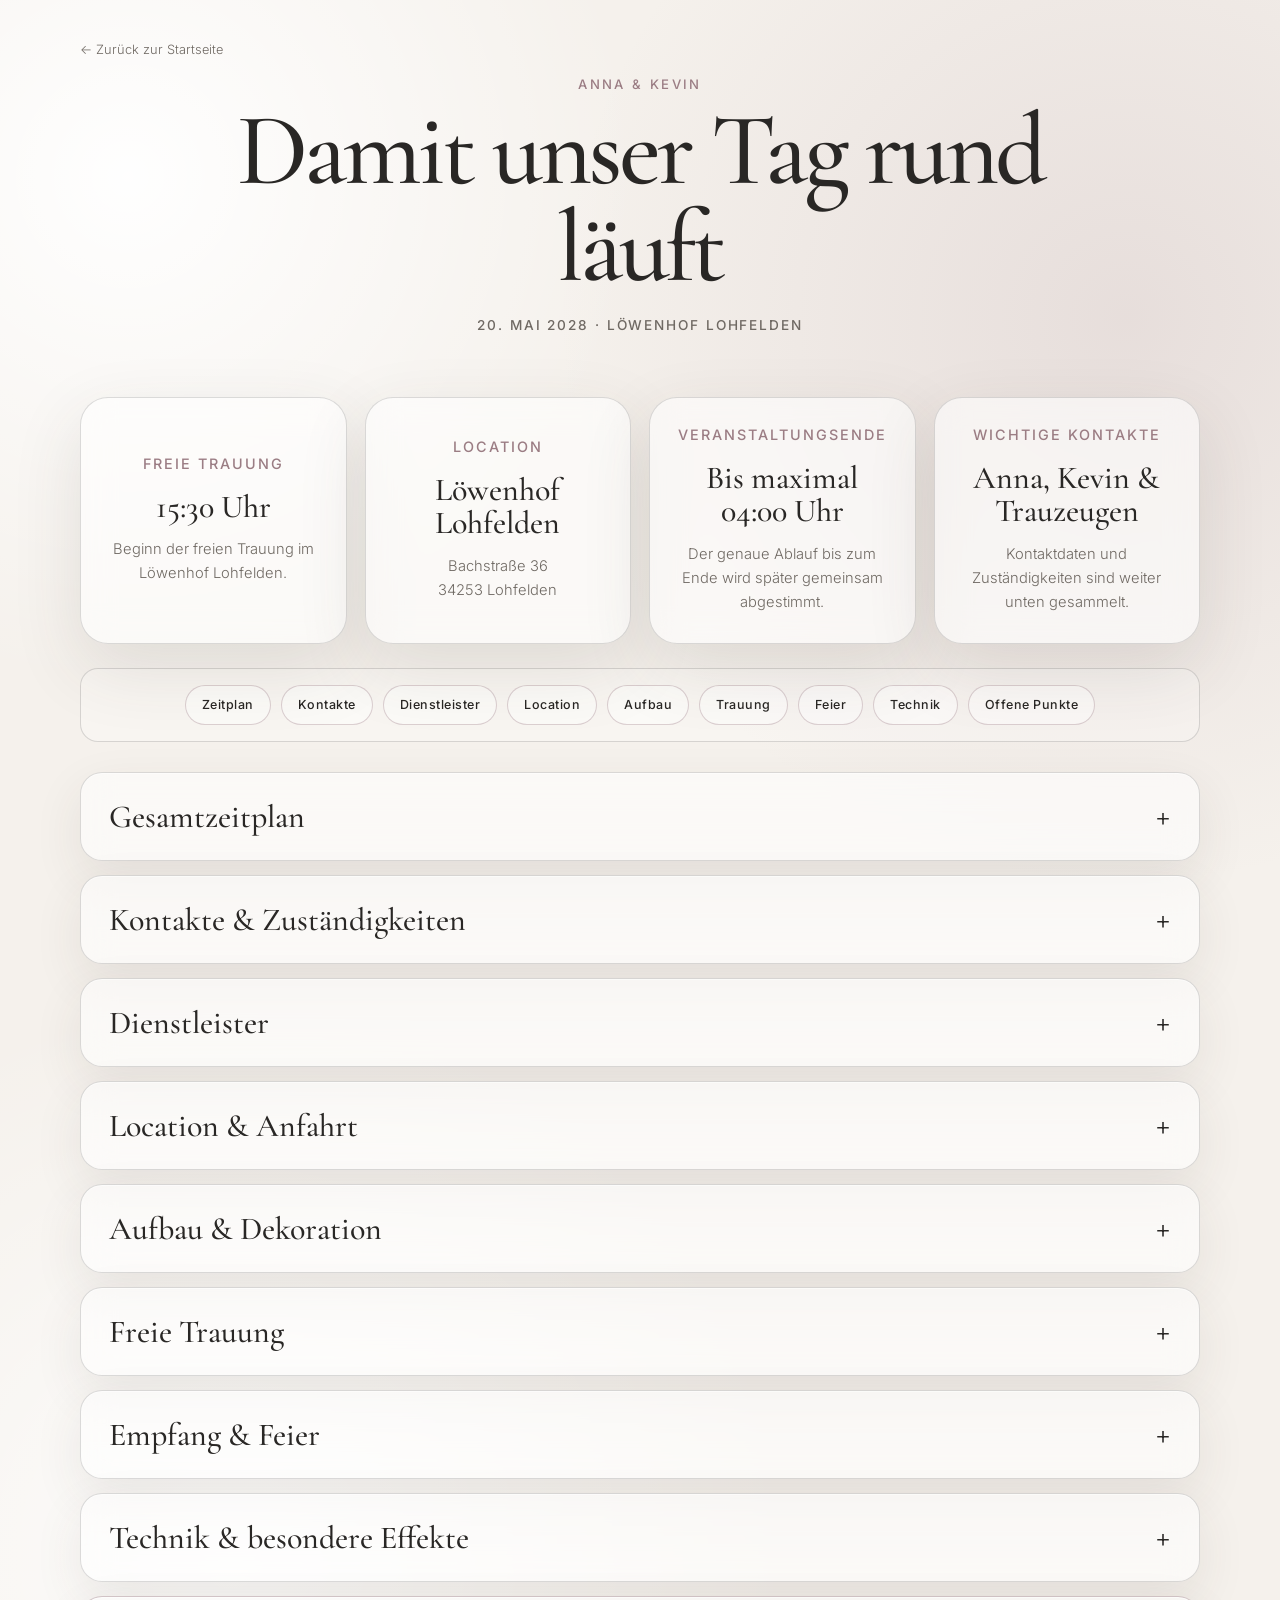
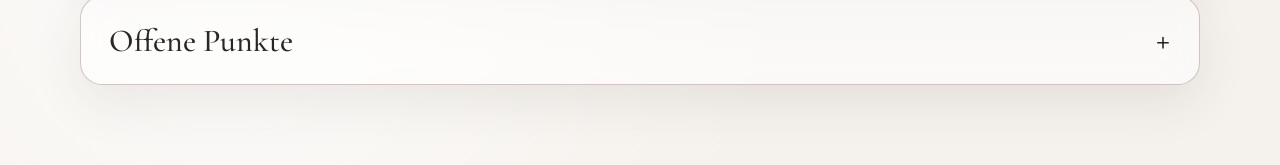
==== commit e6550a94: "Hinweisfeld zu offenen Punkten entfernen" ====
--- a/ablauf-7k4m2.html
+++ b/ablauf-7k4m2.html
@@ -39,17 +39,6 @@
       <a href="#offene-punkte">Offene Punkte</a>
     </nav>
 
-    <aside class="team-open-callout">
-      <div>
-        <span class="team-info-label">Planungsstand</span>
-        <h2>11 Punkte sind noch offen</h2>
-      </div>
-      <div>
-        <p>Hier stehen die Entscheidungen, die als Nächstes gemeinsam abgestimmt werden sollten.</p>
-        <a class="team-link-button" href="#offene-punkte">Offene Punkte ansehen</a>
-      </div>
-    </aside>
-
     <section class="accordion-list" aria-label="Organisation des Hochzeitstages">
       <details id="zeitplan">
         <summary><span>Gesamtzeitplan</span><span class="summary-icon">+</span></summary>
@@ -217,4 +206,4 @@
     });
   </script>
 </body>
-</html>
+</html>
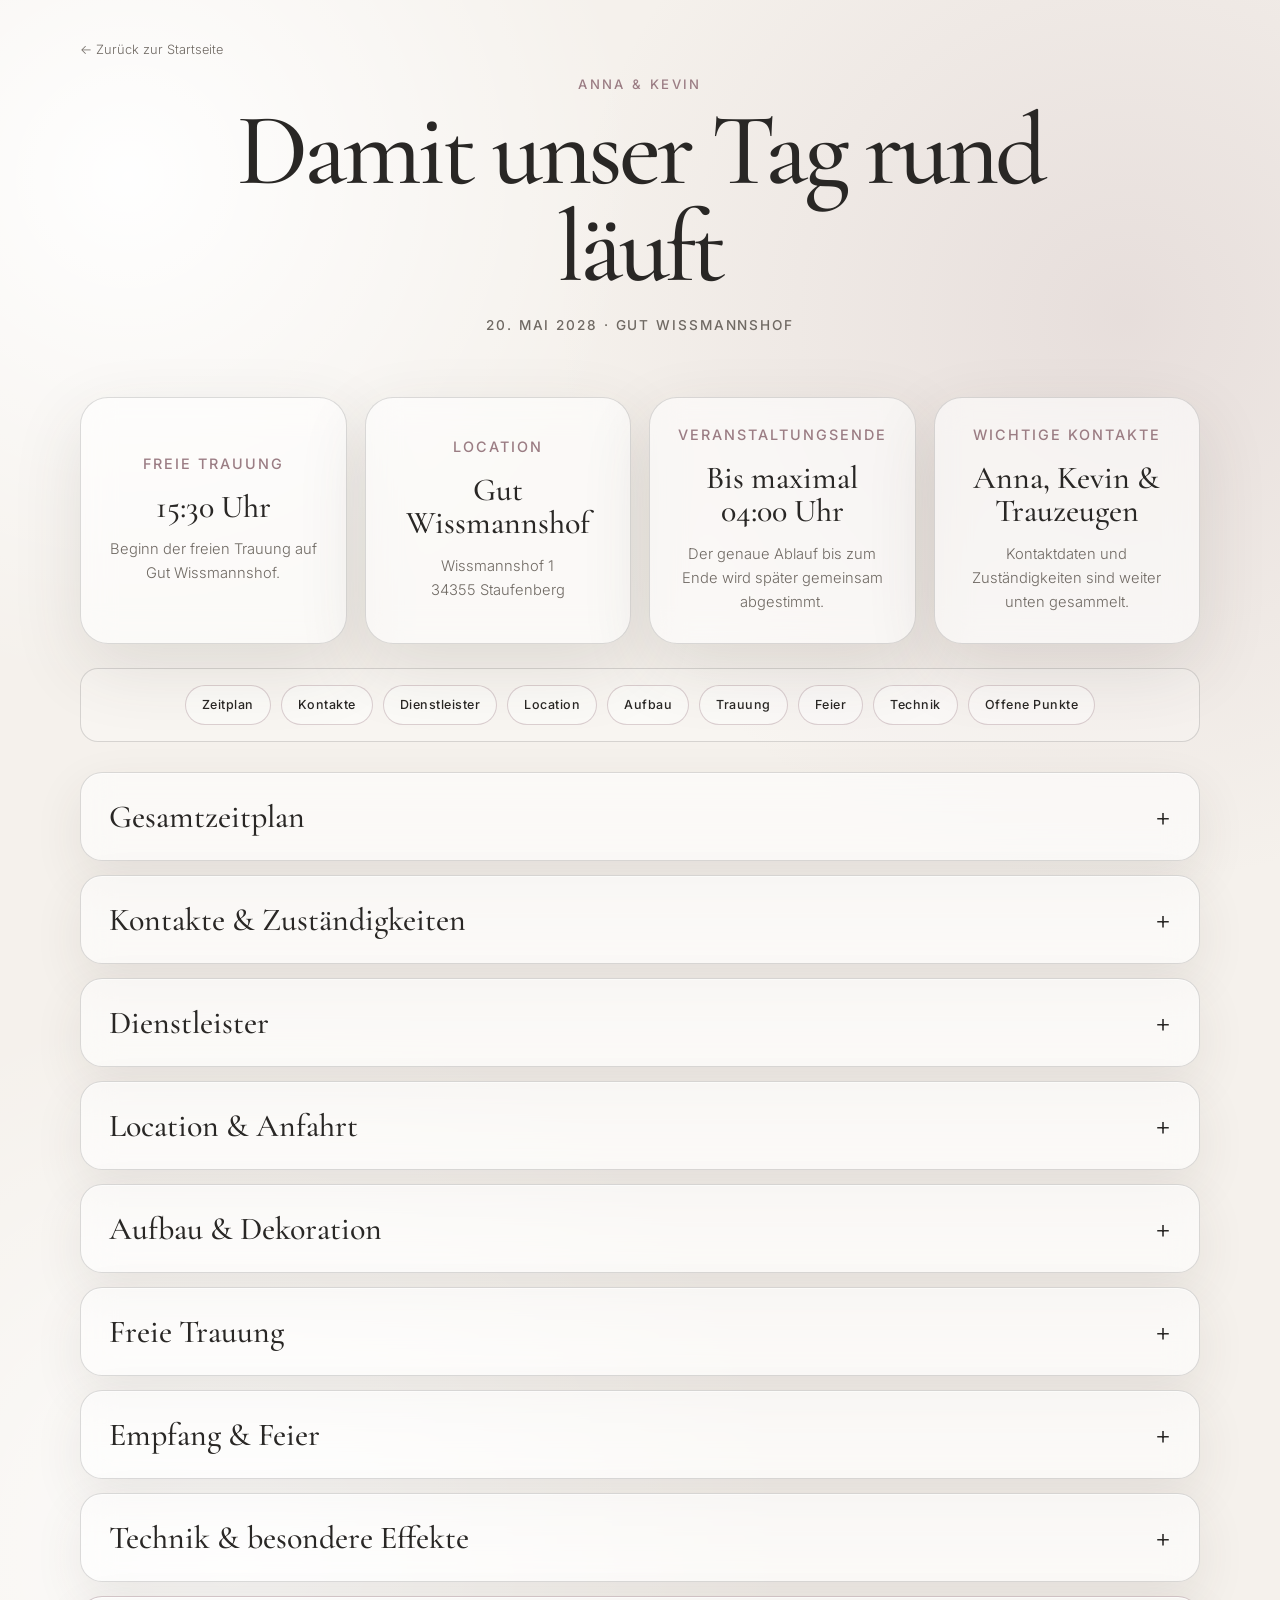
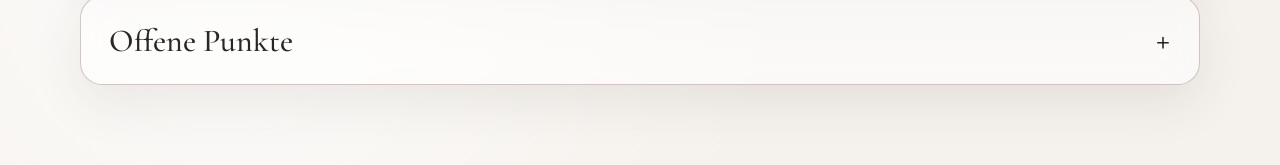
==== commit 2b4d124e: "Hochzeitslocation auf Gut Wissmannshof aktualisieren" ====
--- a/ablauf-7k4m2.html
+++ b/ablauf-7k4m2.html
@@ -17,12 +17,12 @@
       <a class="team-back-link" href="index.html">← Zurück zur Startseite</a>
       <p class="team-kicker">Anna & Kevin</p>
       <h1 class="team-title">Damit unser Tag rund läuft</h1>
-      <p class="team-subtitle">20. Mai 2028 · Löwenhof Lohfelden</p>
+      <p class="team-subtitle">20. Mai 2028 · Gut Wissmannshof</p>
     </header>
 
     <section class="team-info-grid" aria-label="Wichtige Eckdaten">
-      <article class="team-info-card"><span class="team-info-label">Freie Trauung</span><h2>15:30 Uhr</h2><p>Beginn der freien Trauung im Löwenhof Lohfelden.</p></article>
-      <article class="team-info-card"><span class="team-info-label">Location</span><h2>Löwenhof Lohfelden</h2><p>Bachstraße 36<br>34253 Lohfelden</p></article>
+      <article class="team-info-card"><span class="team-info-label">Freie Trauung</span><h2>15:30 Uhr</h2><p>Beginn der freien Trauung auf Gut Wissmannshof.</p></article>
+      <article class="team-info-card"><span class="team-info-label">Location</span><h2>Gut Wissmannshof</h2><p>Wissmannshof 1<br>34355 Staufenberg</p></article>
       <article class="team-info-card"><span class="team-info-label">Veranstaltungsende</span><h2>Bis maximal 04:00 Uhr</h2><p>Der genaue Ablauf bis zum Ende wird später gemeinsam abgestimmt.</p></article>
       <article class="team-info-card"><span class="team-info-label">Wichtige Kontakte</span><h2>Anna, Kevin & Trauzeugen</h2><p>Kontaktdaten und Zuständigkeiten sind weiter unten gesammelt.</p></article>
     </section>
@@ -43,19 +43,20 @@
       <details id="zeitplan">
         <summary><span>Gesamtzeitplan</span><span class="summary-icon">+</span></summary>
         <div class="accordion-content">
-          <p class="timeline-intro">Der Ablauf enthält bereits alle bekannten Zeiten. Mit „ca.“ gekennzeichnete Punkte werden später noch final abgestimmt.</p>
+          <p class="timeline-intro">Der Gesamtzeitplan bleibt vorerst als bisheriger Planungsstand bestehen. Insbesondere der Aufbau wird neu abgestimmt: Der Raum steht bereits am Vortag zur Verfügung, voraussichtlich ist der Aufbau dann ab 10:00 Uhr möglich. Die aktuellen Absprachen stehen in den Abschnitten weiter unten.</p>
           <div class="team-timeline">
-            <article class="timeline-item"><div class="timeline-time">Ab 09:00 Uhr</div><div class="timeline-details"><span class="timeline-label">Aufbau</span><h3>Floristik & Dekoration</h3><p>Aufbau der Floristik und Dekoration im Löwenhof. Die genaue Aufgabenverteilung und Reihenfolge werden noch festgelegt.</p></div></article>
+            <article class="timeline-item"><div class="timeline-time">Ab 09:00 Uhr</div><div class="timeline-details"><span class="timeline-label">Aufbau</span><h3>Floristik & Dekoration</h3><p>Bisheriger Zeitansatz, noch nicht aktualisiert: Der Aufbau ist jetzt voraussichtlich am Vortag ab 10:00 Uhr vorgesehen. Die genaue Planung folgt.</p></div></article>
             <article class="timeline-item"><div class="timeline-time">14:00 Uhr</div><div class="timeline-details"><span class="timeline-label">Fotograf</span><h3>Start der Fotoreportage</h3><p>Der Fotograf begleitet das restliche Getting Ready der Braut.</p></div></article>
-            <article class="timeline-item"><div class="timeline-time">Ab 15:00 Uhr</div><div class="timeline-details"><span class="timeline-label">Gäste</span><h3>Ankunft der Gäste</h3><p>Die Gäste treffen am Löwenhof ein und nehmen ihre Plätze für die freie Trauung ein.</p></div></article>
-            <article class="timeline-item timeline-highlight"><div class="timeline-time">15:30 Uhr</div><div class="timeline-details"><span class="timeline-label">Hauptmoment</span><h3>Freie Trauung mit Wiebke Mühling</h3><p>Beginn der freien Trauung im Löwenhof.</p></div></article>
-            <article class="timeline-item"><div class="timeline-time">Im Anschluss</div><div class="timeline-details"><span class="timeline-label">Empfang</span><h3>Empfang der Gäste & Brautpaarshooting</h3><p>Die Gäste werden am Löwenhof empfangen. Anna und Kevin fahren währenddessen für das Brautpaarshooting zu einer noch festzulegenden Location.</p></div></article>
-            <article class="timeline-item timeline-pending"><div class="timeline-time">Danach</div><div class="timeline-details"><span class="timeline-label">Fotos</span><h3>Gruppenfotos an der Location</h3><p>Nach dem Brautpaarshooting folgen die Gruppenfotos wieder am Löwenhof. Die genaue Reihenfolge wird noch abgestimmt.</p></div></article>
+            <article class="timeline-item"><div class="timeline-time">Ab 15:00 Uhr</div><div class="timeline-details"><span class="timeline-label">Gäste</span><h3>Ankunft der Gäste</h3><p>Die Gäste treffen auf Gut Wissmannshof ein und nehmen ihre Plätze für die freie Trauung ein.</p></div></article>
+            <article class="timeline-item timeline-highlight"><div class="timeline-time">15:30 Uhr</div><div class="timeline-details"><span class="timeline-label">Hauptmoment</span><h3>Freie Trauung mit Wiebke Mühling</h3><p>Beginn der freien Trauung auf Gut Wissmannshof.</p></div></article>
+            <article class="timeline-item"><div class="timeline-time">Im Anschluss</div><div class="timeline-details"><span class="timeline-label">Empfang</span><h3>Empfang der Gäste & Brautpaarshooting</h3><p>Die Gäste werden auf Gut Wissmannshof empfangen. Anna und Kevin machen das Brautpaarshooting auf dem Gelände von Gut Wissmannshof. Währenddessen können die Gäste die reservierte Topgolfanlage nutzen; André oder Milena zeigen ihnen den Weg.</p></div></article>
+            <article class="timeline-item timeline-pending"><div class="timeline-time">Danach</div><div class="timeline-details"><span class="timeline-label">Fotos</span><h3>Gruppenfotos an der Location</h3><p>Nach dem Brautpaarshooting folgen die Gruppenfotos wieder auf Gut Wissmannshof. Die genaue Reihenfolge wird noch abgestimmt.</p></div></article>
             <article class="timeline-item"><div class="timeline-time">17:00 Uhr</div><div class="timeline-details"><span class="timeline-label">DJ</span><h3>Start des DJs</h3><p>Ab diesem Zeitpunkt begleitet der DJ den weiteren Verlauf des Abends.</p></div></article>
             <article class="timeline-item"><div class="timeline-time">Ca. 18:15 Uhr</div><div class="timeline-details"><span class="timeline-label">Rede</span><h3>Begrüßung durch Kevin</h3><p>Kurze Begrüßung und Rede vor dem gemeinsamen Essen.</p></div></article>
             <article class="timeline-item"><div class="timeline-time">Ca. 18:30 Uhr</div><div class="timeline-details"><span class="timeline-label">Essen</span><h3>Gemeinsames Abendessen</h3><p>Geplanter Beginn mit Vorsuppe.</p></div></article>
+            <article class="timeline-item"><div class="timeline-time">Nach dem Essen</div><div class="timeline-details"><span class="timeline-label">Torte</span><h3>Hochzeitstorte</h3><p>Anschnitt und Ausgabe der Hochzeitstorte als Nachtisch. Die genaue Uhrzeit steht noch nicht fest.</p></div></article>
             <article class="timeline-item"><div class="timeline-time">Ca. 22:00 Uhr</div><div class="timeline-details"><span class="timeline-label">Tanzfläche</span><h3>Hochzeitstanz</h3><p>Geplanter Hochzeitstanz und anschließende Eröffnung der Tanzfläche.</p></div></article>
-            <article class="timeline-item"><div class="timeline-time">Ca. 23:30 Uhr</div><div class="timeline-details"><span class="timeline-label">Torte</span><h3>Hochzeitstorte</h3><p>Geplanter Anschnitt und Ausgabe der Hochzeitstorte.</p></div></article>
+
             <article class="timeline-item timeline-pending"><div class="timeline-time">Ca. 00:00–00:30 Uhr</div><div class="timeline-details"><span class="timeline-label">Fotograf</span><h3>Voraussichtliches Ende der Fotoreportage</h3><p>Die genaue Endzeit wird mit dem Fotografen noch final abgestimmt.</p></div></article>
             <article class="timeline-item"><div class="timeline-time">Bis 04:00 Uhr</div><div class="timeline-details"><span class="timeline-label">Ende</span><h3>Veranstaltungsende</h3><p>Die Feier endet spätestens um 04:00 Uhr.</p></div></article>
           </div>
@@ -81,8 +82,8 @@
           <div class="detail-grid">
             <article class="detail-card"><span class="detail-label">Traurednerin</span><h3>Wiebke Mühling</h3><p>Freie Trauung um 15:30 Uhr.</p><div class="contact-actions"><a class="team-link-button" href="https://www.instagram.com/w.moments_trauungen/" target="_blank" rel="noopener">Instagram öffnen</a></div></article>
             <article class="detail-card"><span class="detail-label">DJ</span><h3>Marco Leistner</h3><p>Start um 17:00 Uhr.</p><p>Verantwortlich für Musik, Ton, Licht und die vereinbarten Effekte.</p></article>
-            <article class="detail-card"><span class="detail-label">Fotograf</span><h3>Tito</h3><p>Start um 14:00 Uhr, voraussichtliches Ende zwischen 00:00 und 00:30 Uhr.</p><div class="contact-actions"><a class="team-link-button" href="https://www.instagram.com/tito.graf/" target="_blank" rel="noopener">Instagram öffnen</a></div></article>
-            <article class="detail-card"><span class="detail-label">Location</span><h3>Herr Ferrari</h3><p>Ansprechpartner im Löwenhof und morgens vor Ort.</p></article>
+            <article class="detail-card"><span class="detail-label">Fotograf</span><h3>Mario Nijemcevic · TITO.GRAF</h3><p>Start um 14:00 Uhr, voraussichtliches Ende zwischen 00:00 und 00:30 Uhr.</p><div class="contact-actions"><a class="team-link-button" href="https://www.instagram.com/tito.graf/" target="_blank" rel="noopener">Instagram öffnen</a></div></article>
+            <article class="detail-card"><span class="detail-label">Location</span><h3>Herr Reimann</h3><p>Ansprechpartner auf Gut Wissmannshof.</p></article>
             <article class="detail-card pending-card"><span class="detail-label">Floristik</span><h3>Noch in Klärung</h3><p>Dienstleister und genaue Aufgabenverteilung werden später ergänzt.</p></article>
           </div>
         </div>
@@ -92,16 +93,16 @@
         <summary><span>Location & Anfahrt</span><span class="summary-icon">+</span></summary>
         <div class="accordion-content">
           <div class="location-team-grid">
-            <div><span class="detail-label">Location</span><h3>Löwenhof Lohfelden</h3><p>Bachstraße 36<br>34253 Lohfelden</p><div class="contact-actions"><a class="team-link-button" href="https://www.google.com/maps/dir/?api=1&destination=Bachstra%C3%9Fe+36%2C+34253+Lohfelden" target="_blank" rel="noopener">Route öffnen</a></div></div>
-            <iframe class="map-frame" title="Karte zum Löwenhof Lohfelden" src="https://www.google.com/maps?q=Bachstra%C3%9Fe%2036%2C%2034253%20Lohfelden&output=embed" loading="lazy" referrerpolicy="no-referrer-when-downgrade"></iframe>
+            <div><span class="detail-label">Location</span><h3>Gut Wissmannshof</h3><p>Wissmannshof 1<br>34355 Staufenberg</p><div class="contact-actions"><a class="team-link-button" href="https://www.google.com/maps/dir/?api=1&destination=Wissmannshof+1%2C+34355+Staufenberg" target="_blank" rel="noopener">Route öffnen</a></div></div>
+            <iframe class="map-frame" title="Karte zum Gut Wissmannshof" src="https://www.google.com/maps?q=Wissmannshof%201%2C%2034355%20Staufenberg&output=embed" loading="lazy" referrerpolicy="no-referrer-when-downgrade"></iframe>
           </div>
           <div class="fact-list">
-            <div><strong>Zugang:</strong><span>Voraussichtlich ab 09:00 Uhr. Herr Ferrari ist morgens vor Ort.</span></div>
-            <div><strong>Be- und Entladen:</strong><span>Über denselben Parkplatz wie die Gäste. Es gibt keinen separaten Dienstleistereingang.</span></div>
-            <div><strong>Fahrzeuge:</strong><span>DJ, Fotograf und Floristik parken auf dem regulären Gästeparkplatz.</span></div>
-            <div><strong>Getting Ready:</strong><span>Im Hotel zur Post.</span></div>
-            <div><strong>Lagerung:</strong><span>Keine eigene Lagerfläche; Deko, Geschenke und persönliche Sachen kommen in den Zwischenraum zum Hinterausgang.</span></div>
-            <div><strong>Einschränkungen:</strong><span>Kein Konfetti und kein Feuerwerk. Lautstärkereduzierung ab 22:00 oder 24:00 Uhr ist noch zu klären.</span></div>
+            <div><strong>Zugang:</strong><span>Zugang ab 10:00 Uhr. Der Raum steht bereits am Vortag zur Verfügung; der genaue Aufbauplan folgt.</span></div>
+            <div><strong>Be- und Entladen:</strong><span>Zufahrt und Möglichkeiten zum Be- und Entladen werden mit Gut Wissmannshof abgestimmt.</span></div>
+            <div><strong>Fahrzeuge:</strong><span>Kostenfreie Parkplätze stehen direkt an der Location im zweigeschossigen Parkhaus zur Verfügung. Die Organisation für Dienstleister wird noch abgestimmt.</span></div>
+            <div><strong>Getting Ready:</strong><span>Bei Julia Hagedorn im Laden „Aesthetics“ in Niestetal.</span></div>
+            <div><strong>Lagerung:</strong><span>Voraussichtlich keine Lagerfläche vor Ort. Mögliche Lösungen werden noch abgestimmt.</span></div>
+            <div><strong>Einschränkungen:</strong><span>Kein Konfetti und kein Feuerwerk. Bisher ist keine Lautstärkereduzierung vorgesehen.</span></div>
             <div><strong>Ende:</strong><span>Spätestens um 04:00 Uhr.</span></div>
           </div>
         </div>
@@ -110,25 +111,25 @@
       <details id="aufbau">
         <summary><span>Aufbau & Dekoration</span><span class="summary-icon">+</span></summary>
         <div class="accordion-content"><div class="fact-list">
-          <div><strong>Aufbaustart:</strong><span>Voraussichtlich ab 09:00 Uhr.</span></div>
-          <div><strong>Aufbauteam:</strong><span>Noch zu klären; voraussichtlich Kevin, Trauzeuge und Eltern.</span></div>
-          <div><strong>Eigenleistung:</strong><span>Dekoration und Floristik werden von euch selbst aufgebaut.</span></div>
-          <div><strong>Location:</strong><span>Übernimmt Geschirr, Mobiliar und den übrigen Aufbau der Location.</span></div>
+          <div><strong>Aufbaustart:</strong><span>Voraussichtlich am Vortag ab 10:00 Uhr; noch final abzustimmen.</span></div>
+          <div><strong>Aufbauteam:</strong><span>Aufbauteam, Aufgabenverteilung und Reihenfolge sind noch zu klären.</span></div>
+          <div><strong>Eigenleistung:</strong><span>Umfang der Eigenleistung und Aufgabenverteilung sind noch zu klären.</span></div>
+          <div><strong>Location:</strong><span>Aufgaben von Gut Wissmannshof beim Aufbau werden noch abgestimmt.</span></div>
           <div><strong>Floristik:</strong><span>Aufgabenverteilung mit einem möglichen externen Dienstleister noch offen.</span></div>
           <div><strong>DJ:</strong><span>Übernimmt seine gesamte Technik und den dazugehörigen Aufbau.</span></div>
           <div><strong>Bereiche:</strong><span>Freie Trauung und Innenbereich der Location.</span></div>
-          <div><strong>Fertigstellung:</strong><span>Der vollständige Aufbau soll spätestens um 13:30 Uhr abgeschlossen sein.</span></div>
+          <div><strong>Fertigstellung:</strong><span>Zeitpunkt der Fertigstellung wird im neuen Aufbauplan festgelegt.</span></div>
           <div><strong>Endkontrolle:</strong><span>Kevin und die Trauzeugen.</span></div>
-          <div><strong>Abbau:</strong><span>Am Folgetag durch das Ehepaar und die Trauzeugen.</span></div>
-          <div><strong>Zwischenlagerung:</strong><span>Zwischenraum zum Hinterausgang.</span></div>
+          <div><strong>Abbau:</strong><span>Zeitpunkt und Zuständigkeiten werden noch abgestimmt.</span></div>
+          <div><strong>Zwischenlagerung:</strong><span>Voraussichtlich keine Lagerfläche; noch abzustimmen.</span></div>
         </div></div>
       </details>
 
       <details id="trauung">
         <summary><span>Freie Trauung</span><span class="summary-icon">+</span></summary>
         <div class="accordion-content"><div class="fact-list">
-          <div><strong>Ort:</strong><span>Draußen direkt vor dem Eingang des Löwenhofs.</span></div>
-          <div><strong>Schlechtwetter:</strong><span>Bei Regen findet die freie Trauung im Innenbereich statt.</span></div>
+          <div><strong>Ort:</strong><span>In der Baumallee direkt auf Gut Wissmannshof.</span></div>
+          <div><strong>Schlechtwetter:</strong><span>Die Baumallee bleibt als Trauort vorgesehen. Bei schlechtem Wetter wird der Zeitpunkt entsprechend angepasst.</span></div>
           <div><strong>Beginn:</strong><span>15:30 Uhr.</span></div>
           <div><strong>Dauer:</strong><span>Voraussichtlich 45 bis 60 Minuten; final mit Wiebke Mühling abzustimmen.</span></div>
           <div><strong>Einzug:</strong><span>Anna wird von ihrem Vater Frank zum Trauplatz begleitet.</span></div>
@@ -136,28 +137,28 @@
           <div><strong>Musik:</strong><span>Einzug, Trauung und Auszug werden noch mit Wiebke Mühling abgestimmt.</span></div>
           <div><strong>Ringe:</strong><span>Ringübergabe möglicherweise durch eines der Kinder von André.</span></div>
           <div><strong>Eheversprechen:</strong><span>Voraussichtlich bei den jeweiligen Trauzeugen.</span></div>
-          <div><strong>Sitzordnung:</strong><span>Je Reihe fünf Plätze links und fünf Plätze rechts vom Gang. Vorne sitzen enge Familie und Trauzeugen, danach Freunde und weitere Gäste.</span></div>
-          <div><strong>Rituale:</strong><span>Bisher nichts fest geplant; wird noch mit Anna besprochen.</span></div>
-          <div><strong>Umräumen:</strong><span>Nach der Trauung durch den Löwenhof.</span></div>
+          <div><strong>Sitzordnung:</strong><span>Wird neu geplant; die genaue Abstimmung erfolgt im kommenden Jahr.</span></div>
+          <div><strong>Rituale:</strong><span>Anna und Kevin tragen jeweils ihr persönliches Ehegelübde vor.</span></div>
+          <div><strong>Umräumen:</strong><span>Nach der Trauung durch Gut Wissmannshof.</span></div>
         </div></div>
       </details>
 
       <details id="feier">
         <summary><span>Empfang & Feier</span><span class="summary-icon">+</span></summary>
         <div class="accordion-content"><div class="fact-list">
-          <div><strong>Empfang:</strong><span>Direkt nach der Trauung mit Fingerfood und Getränken.</span></div>
+          <div><strong>Empfang:</strong><span>Direkt nach der Trauung, voraussichtlich gegen 16:15–16:30 Uhr. Fingerfood ist aktuell nicht vorgesehen.</span></div>
           <div><strong>Getränke:</strong><span>Sekt, Lillet und alkoholfreie Getränke nach Wunsch; zunächst kein Bier, Wein oder Schnaps.</span></div>
-          <div><strong>Koordination:</strong><span>Brautpaar und Trauzeugen begrüßen die Gäste, bevor Anna und Kevin zum Shooting fahren.</span></div>
-          <div><strong>Brautpaarshooting:</strong><span>Voraussichtlich etwa eine Stunde an einer noch festzulegenden Location.</span></div>
-          <div><strong>Gäste währenddessen:</strong><span>Die Gäste bleiben im Löwenhof, essen, trinken und kommen in Ruhe an.</span></div>
-          <div><strong>Gruppenfotos:</strong><span>Entweder direkt nach der Trauung oder nach Rückkehr des Brautpaars; noch festzulegen.</span></div>
+          <div><strong>Koordination:</strong><span>Nach der Begrüßung gehen Anna und Kevin zum Brautpaarshooting. André oder Milena begleiten die Gäste zur reservierten Topgolfanlage.</span></div>
+          <div><strong>Brautpaarshooting:</strong><span>Direkt nach der freien Trauung, voraussichtlich ab 16:15–16:30 Uhr, auf Gut Wissmannshof. Für die Wege auf dem Gelände steht dem Brautpaar ein Golf-Kart zur Verfügung.</span></div>
+          <div><strong>Gäste währenddessen:</strong><span>Für die Gäste ist während des Brautpaarshootings die Topgolfanlage reserviert. André oder Milena zeigen ihnen den Weg nach oben.</span></div>
+          <div><strong>Gruppenfotos:</strong><span>Nach Abschluss des Brautpaarshootings auf Gut Wissmannshof. Die genaue Reihenfolge wird noch abgestimmt.</span></div>
           <div><strong>Sitzordnung:</strong><span>Es gibt eine feste Sitzordnung.</span></div>
           <div><strong>Platznehmen:</strong><span>Voraussichtlich gegen 18:00 bis 18:15 Uhr.</span></div>
           <div><strong>Rede:</strong><span>Kevin begrüßt die Gäste vor dem Essen.</span></div>
           <div><strong>Abendessen:</strong><span>Geplanter Beginn gegen 18:30 Uhr mit Vorsuppe.</span></div>
           <div><strong>Party:</strong><span>Der eigentliche Partybeginn folgt nach dem Hochzeitstanz gegen 22:00 Uhr.</span></div>
           <div><strong>Ankündigungen:</strong><span>Rede, Hochzeitstanz und Torte werden voraussichtlich durch Marco oder Kevin angekündigt.</span></div>
-          <div><strong>Hochzeitstorte:</strong><span>Geplant gegen 23:30 Uhr.</span></div>
+          <div><strong>Hochzeitstorte:</strong><span>Nach dem Abendessen als Nachtisch; die genaue Uhrzeit wird noch festgelegt.</span></div>
         </div></div>
       </details>
 
@@ -166,10 +167,10 @@
         <div class="accordion-content"><div class="fact-list">
           <div><strong>DJ-Technik:</strong><span>Komplettes DJ-Equipment sowie eine Outdoor-Box für den Außenbereich.</span></div>
           <div><strong>Lichttechnik:</strong><span>Bodenspots, Discokugel und weitere Partybeleuchtung.</span></div>
-          <div><strong>DJ-Standort:</strong><span>Auf der festen Bühne im Löwenhof.</span></div>
+          <div><strong>DJ-Standort:</strong><span>Der genaue DJ-Standort auf Gut Wissmannshof wird noch abgestimmt.</span></div>
           <div><strong>Trauungstechnik:</strong><span>Wiebke Mühling bringt Mikrofon und Lautsprecher mit.</span></div>
           <div><strong>Mikrofone:</strong><span>Wiebke Mühling stellt Mikrofone für die Eheversprechen, Marco für Reden und Feier.</span></div>
-          <div><strong>Beamer:</strong><span>Ein Beamer ist vorhanden.</span></div>
+          <div><strong>Beamer:</strong><span>Verfügbarkeit und Anschlussmöglichkeiten auf Gut Wissmannshof werden noch abgestimmt.</span></div>
           <div><strong>Hintergrundmusik:</strong><span>Leichte Musik während Empfang und Essen; Tischaufrufe eventuell mit jeweils passender Musik.</span></div>
           <div><strong>Rückkehr des Brautpaars:</strong><span>„Forever“ von Chris Brown.</span></div>
           <div><strong>Bodennebel:</strong><span>Fest für den Hochzeitstanz eingeplant.</span></div>
@@ -183,14 +184,14 @@
         <summary><span>Offene Punkte</span><span class="summary-icon">+</span></summary>
         <div class="accordion-content"><div class="fact-list">
           <div><strong>Trauzeugen:</strong><span>Telefonnummern und genaue Aufgabenverteilung mit André und Milena abstimmen.</span></div>
-          <div><strong>Aufbau:</strong><span>Finales Aufbauteam und genaue Reihenfolge festlegen.</span></div>
+          <div><strong>Aufbau:</strong><span>Aufbau voraussichtlich am Vortag ab 10:00 Uhr: Team, Aufgaben, Reihenfolge, Fertigstellung und Abbau abstimmen.</span></div>
           <div><strong>Floristik:</strong><span>Dienstleister sowie Aufgabenverteilung klären.</span></div>
-          <div><strong>Location:</strong><span>Zugang ab 09:00 Uhr und Lautstärkereduzierung ab 22:00 oder 24:00 Uhr bestätigen.</span></div>
-          <div><strong>Freie Trauung:</strong><span>Dauer, Musik für Einzug und Auszug sowie mögliche Rituale mit Wiebke Mühling und Anna abstimmen.</span></div>
+          <div><strong>Location:</strong><span>Be- und Entladen, Lagerung, DJ-Standort und Beamer mit Herrn Reimann abstimmen.</span></div>
+          <div><strong>Freie Trauung:</strong><span>Dauer, Musik und zeitliche Anpassung bei schlechtem Wetter abstimmen. Die Sitzordnung wird im kommenden Jahr geplant; persönliche Ehegelübde sind vorgesehen.</span></div>
           <div><strong>Ringe:</strong><span>Ringträger verbindlich festlegen.</span></div>
           <div><strong>Eheversprechen:</strong><span>Aufbewahrung und Übergabe durch die Trauzeugen bestätigen.</span></div>
-          <div><strong>Fotos:</strong><span>Ort des Brautpaarshootings und Zeitpunkt der Gruppenfotos festlegen.</span></div>
-          <div><strong>Empfang:</strong><span>Genauen Ablauf während des Brautpaarshootings und Rückkehrzeit bestimmen.</span></div>
+          <div><strong>Fotos:</strong><span>Fotospots auf dem Gelände und Reihenfolge der Gruppenfotos nach dem Brautpaarshooting abstimmen.</span></div>
+          <div><strong>Empfang:</strong><span>Begleitung zur reservierten Topgolfanlage und Rückkehr zu den Gruppenfotos koordinieren. Zeitpunkt der Torte nach dem Essen im Gesamtzeitplan aktualisieren.</span></div>
           <div><strong>Musik:</strong><span>Tischaufrufe sowie Ankündigungen von Hochzeitstanz und Torte abstimmen.</span></div>
           <div><strong>Fotograf:</strong><span>Endzeit der Reportage final festlegen.</span></div>
         </div></div>
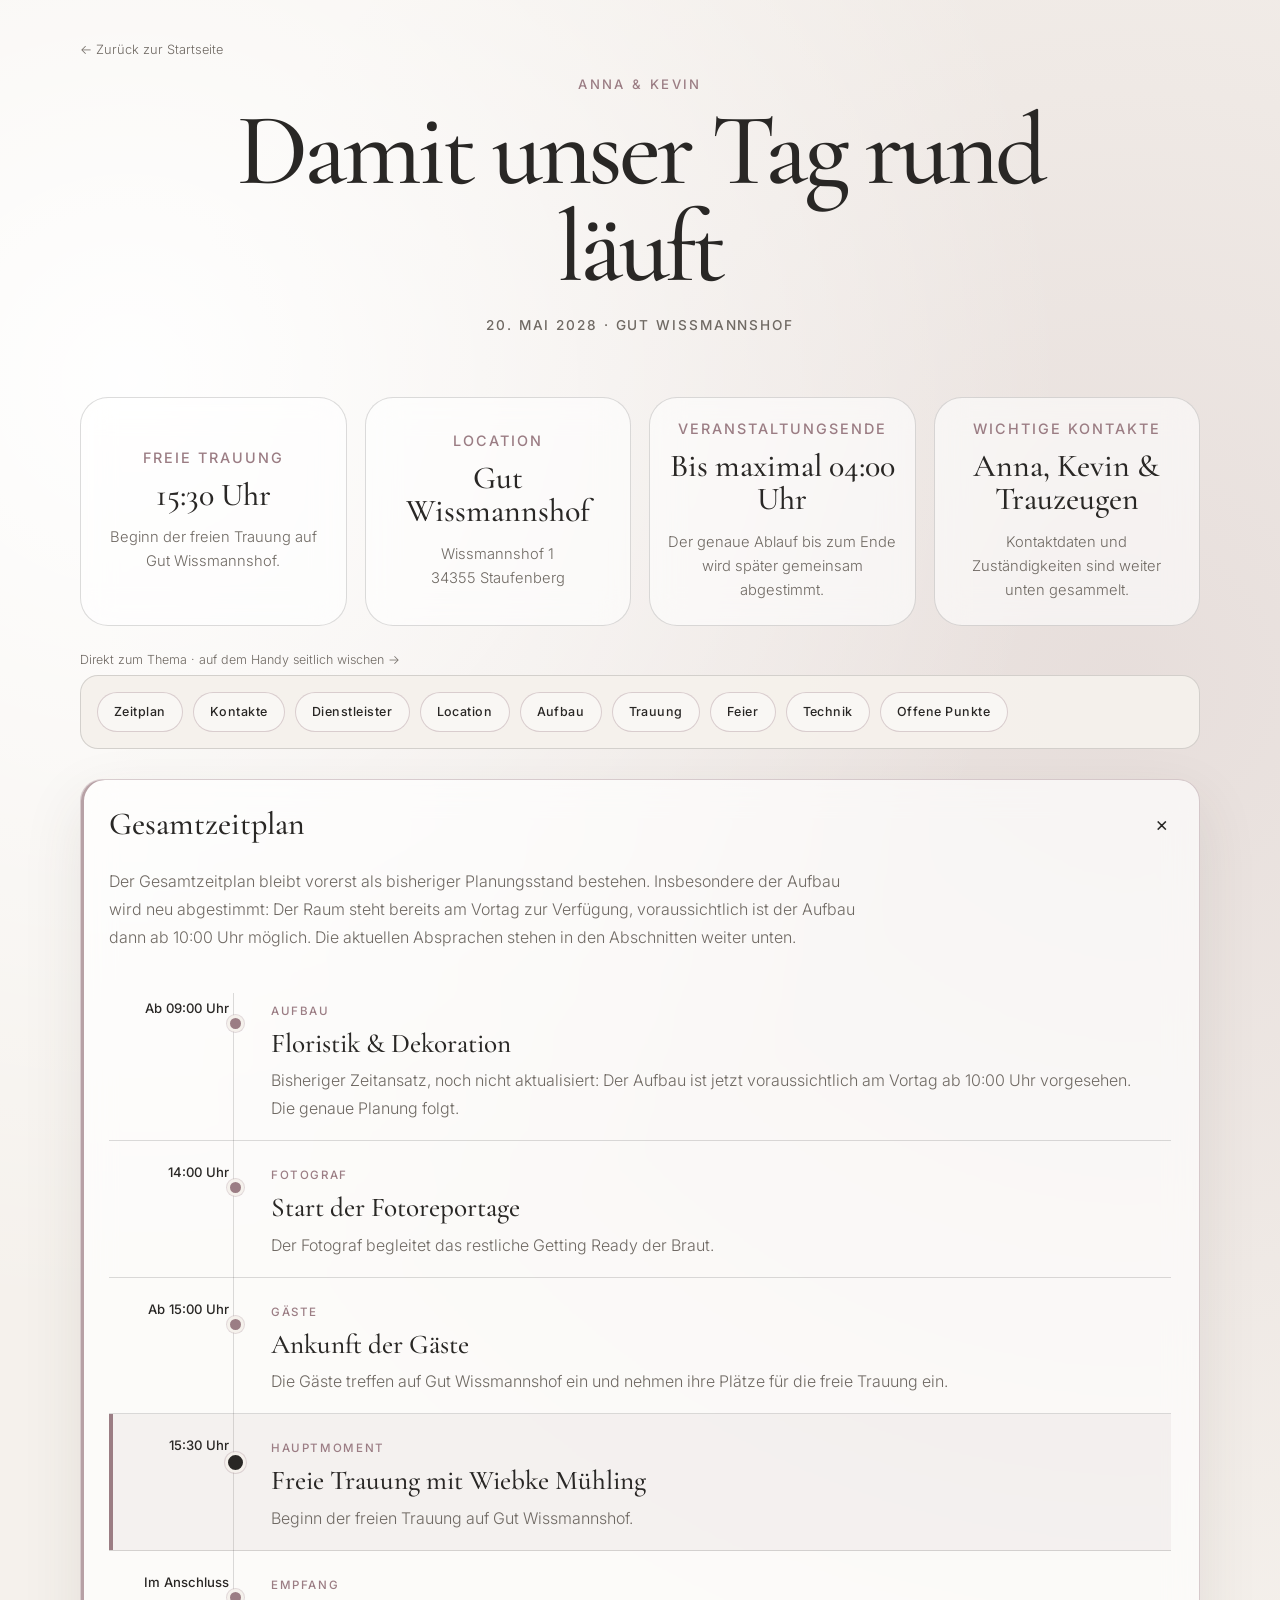
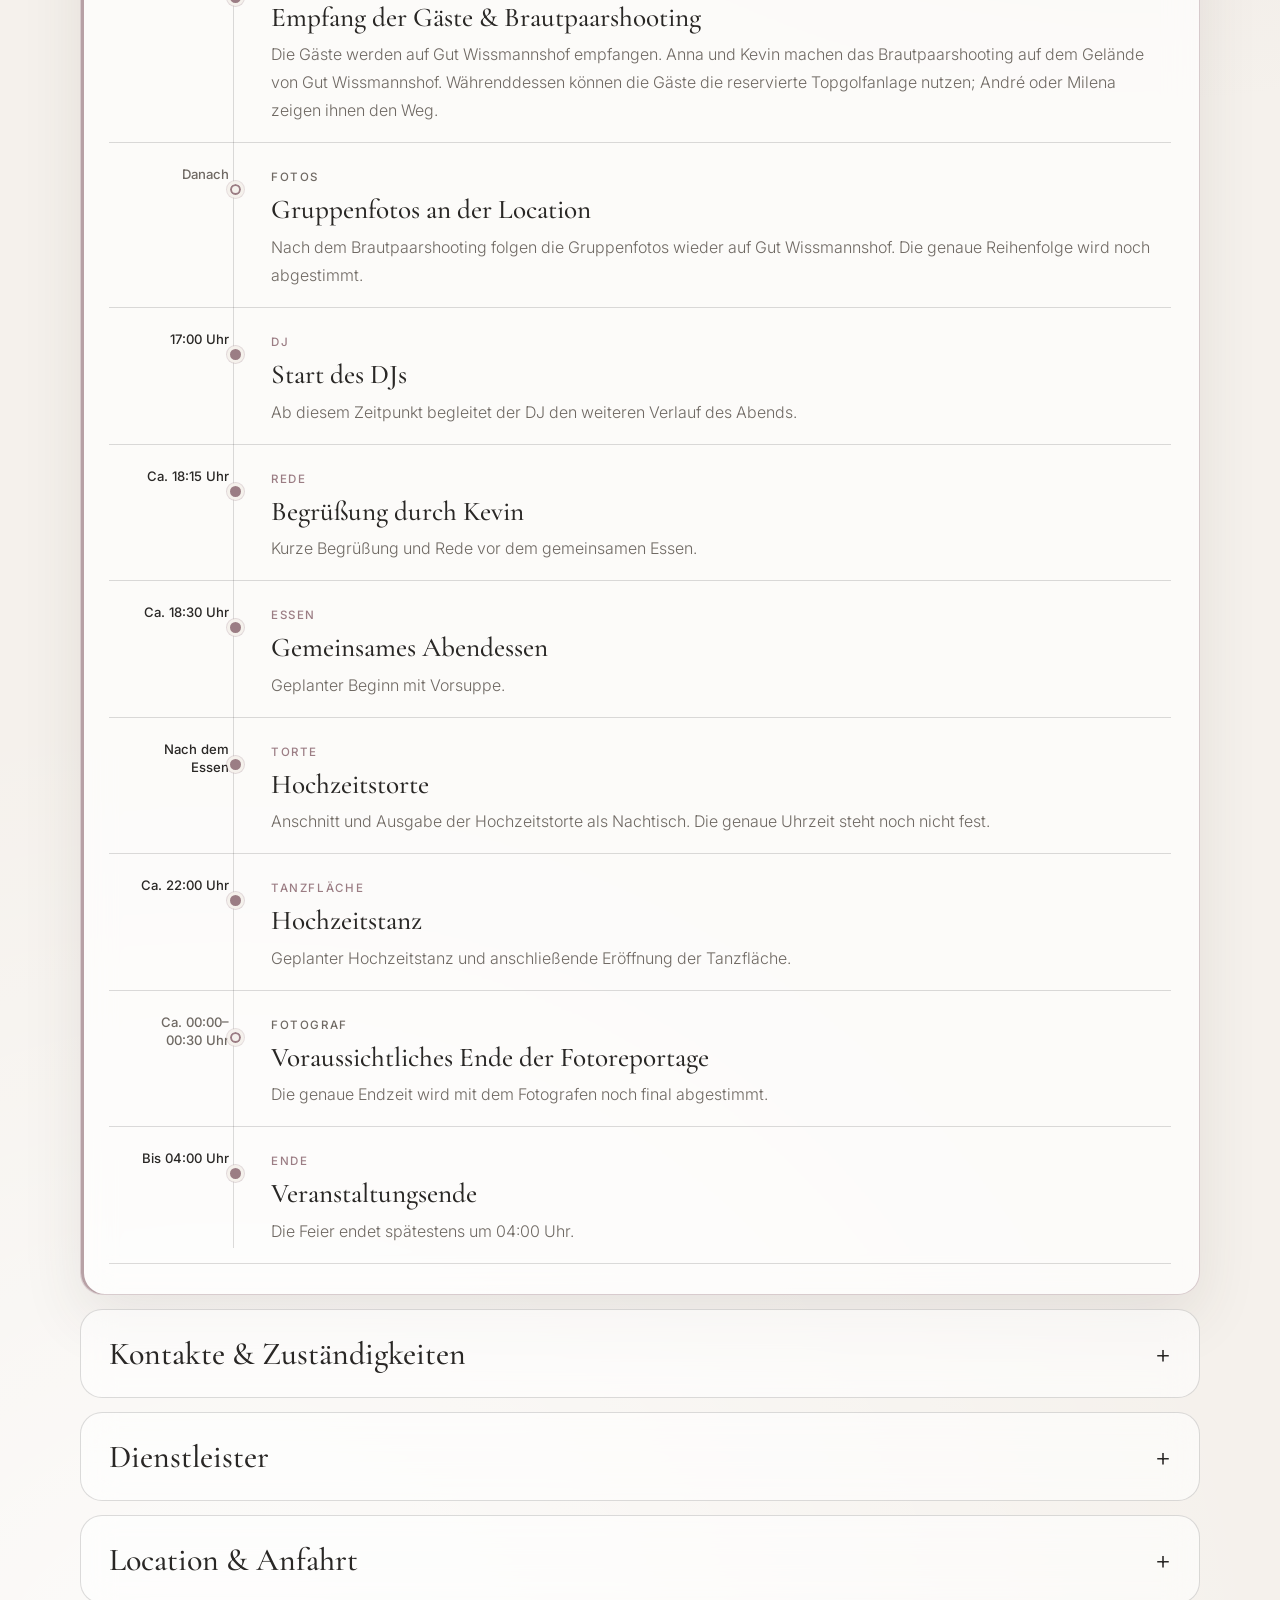
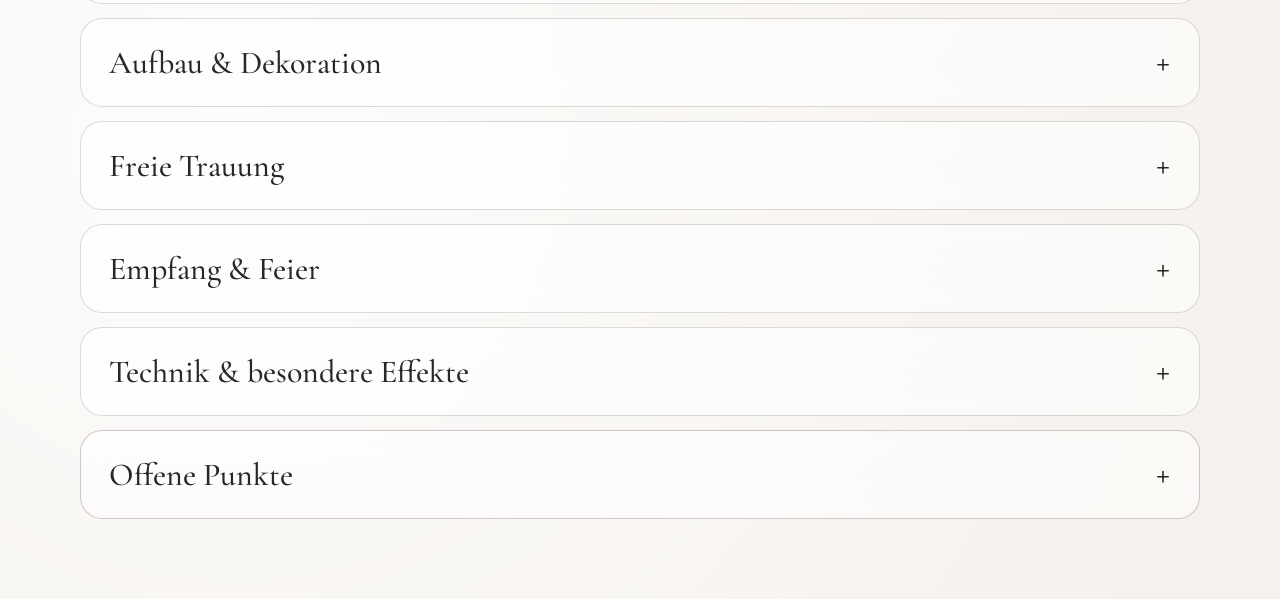
==== commit c8d5413e: "Gästeportal und Teamübersicht übersichtlicher gestalten" ====
--- a/ablauf-7k4m2.html
+++ b/ablauf-7k4m2.html
@@ -9,7 +9,7 @@
   <link rel="preconnect" href="https://fonts.gstatic.com" crossorigin>
   <link href="https://fonts.googleapis.com/css2?family=Cormorant+Garamond:wght@400;500;600&family=Inter:wght@300;400;500&display=swap" rel="stylesheet">
   <link rel="stylesheet" href="assets/css/style.css?v=9">
-  <link rel="stylesheet" href="assets/css/team.css?v=6">
+  <link rel="stylesheet" href="assets/css/team.css?v=7">
 </head>
 <body>
   <main class="team-page">
@@ -27,6 +27,7 @@
       <article class="team-info-card"><span class="team-info-label">Wichtige Kontakte</span><h2>Anna, Kevin & Trauzeugen</h2><p>Kontaktdaten und Zuständigkeiten sind weiter unten gesammelt.</p></article>
     </section>
 
+    <p class="nav-hint">Direkt zum Thema · auf dem Handy seitlich wischen →</p>
     <nav class="team-quick-nav" aria-label="Schnellnavigation">
       <a href="#zeitplan">Zeitplan</a>
       <a href="#kontakte">Kontakte</a>
@@ -40,7 +41,7 @@
     </nav>
 
     <section class="accordion-list" aria-label="Organisation des Hochzeitstages">
-      <details id="zeitplan">
+      <details id="zeitplan" open>
         <summary><span>Gesamtzeitplan</span><span class="summary-icon">+</span></summary>
         <div class="accordion-content">
           <p class="timeline-intro">Der Gesamtzeitplan bleibt vorerst als bisheriger Planungsstand bestehen. Insbesondere der Aufbau wird neu abgestimmt: Der Raum steht bereits am Vortag zur Verfügung, voraussichtlich ist der Aufbau dann ab 10:00 Uhr möglich. Die aktuellen Absprachen stehen in den Abschnitten weiter unten.</p>
--- a/assets/css/team.css
+++ b/assets/css/team.css
@@ -339,3 +339,22 @@
     backdrop-filter: blur(18px);
   }
 }
+
+/* Kompakte Übersicht für das Nachschlagen am Hochzeitstag. */
+.nav-hint { margin: 26px 0 8px; color: var(--muted); font-size: .78rem; }
+.team-quick-nav { position: sticky; top: 8px; z-index: 6; flex-wrap: nowrap; justify-content: flex-start; overflow-x: auto; margin-top: 8px; background: rgba(245,241,236,.96); scrollbar-width: thin; scrollbar-color: var(--accent) transparent; }
+.team-quick-nav a { flex: 0 0 auto; }
+.team-quick-nav::-webkit-scrollbar { display: block; height: 4px; }
+.team-quick-nav::-webkit-scrollbar-thumb { background: var(--accent); border-radius: 4px; }
+.accordion-list > details { scroll-margin-top: 110px; box-shadow: none; }
+.team-info-card { min-height: 0; padding: 22px 18px; box-shadow: none; }
+.team-info-card h2 { margin-top: 12px; }
+.team-timeline { gap: 0; }
+.timeline-item { border: 0; border-bottom: 1px solid var(--line); border-radius: 0; background: transparent; }
+.timeline-highlight { background: rgba(155,125,132,.08); }
+.timeline-time { font-weight: 500; }
+.detail-card { border: 0; border-left: 1px solid var(--line); border-radius: 0; background: transparent; }
+.detail-card:hover { transform: none; }
+.fact-list { gap: 0; }
+.fact-list > div { border: 0; border-bottom: 1px solid var(--line); border-radius: 0; background: transparent; padding: 14px 0; }
+.team-quick-nav a:focus-visible, .team-link-button:focus-visible { outline: 2px solid var(--accent); outline-offset: 3px; }
